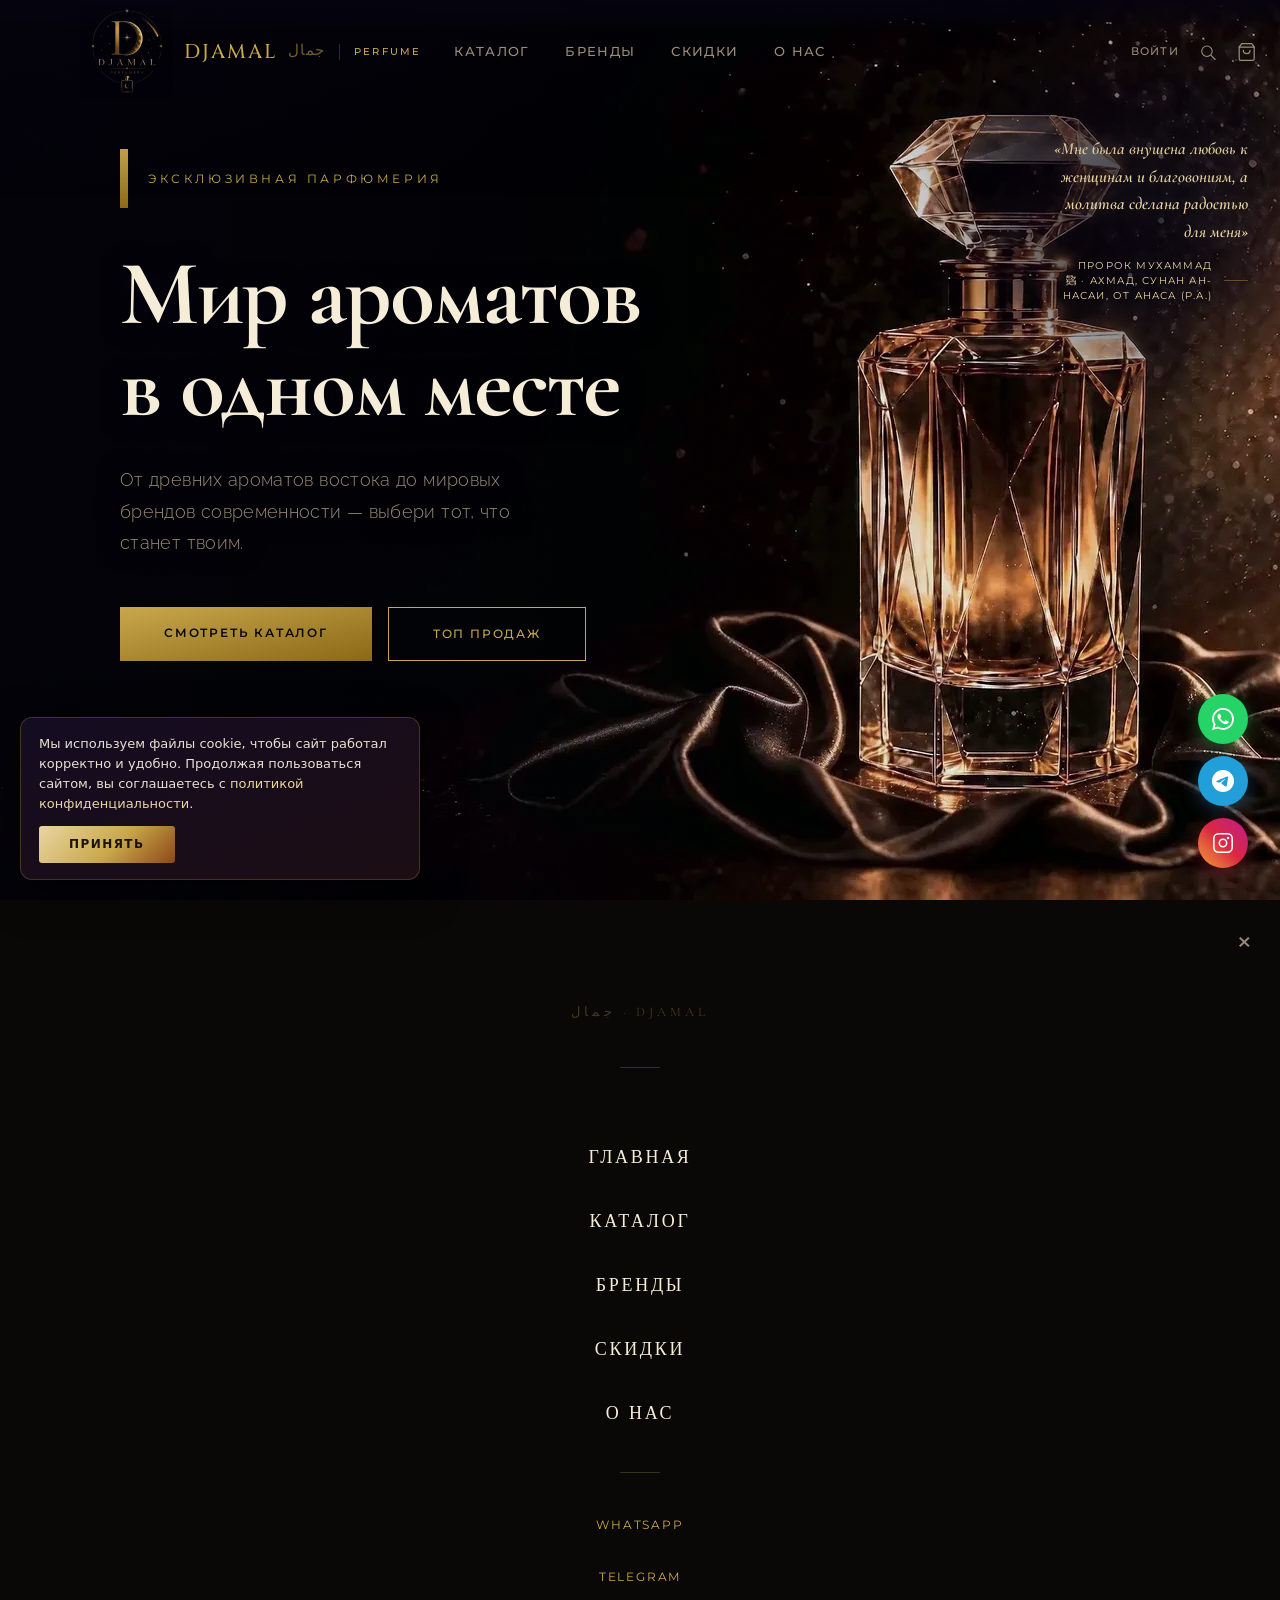
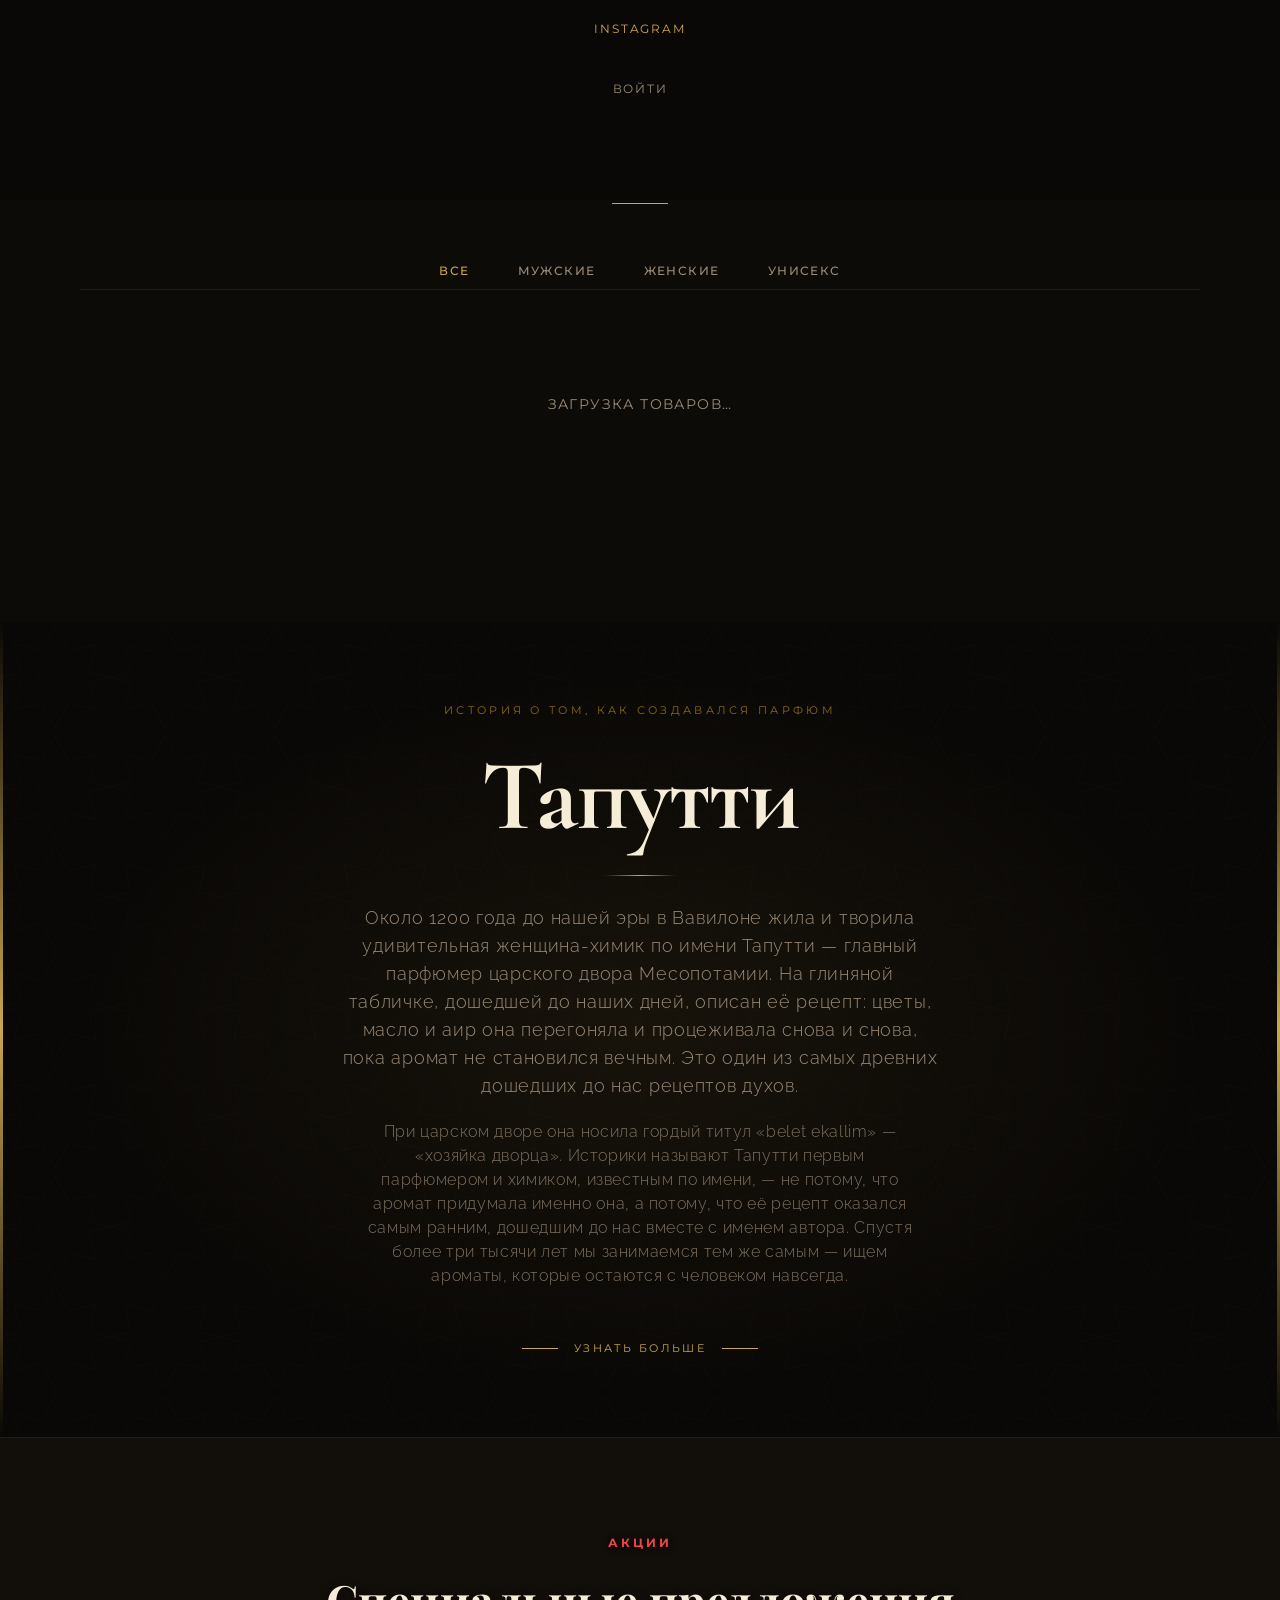
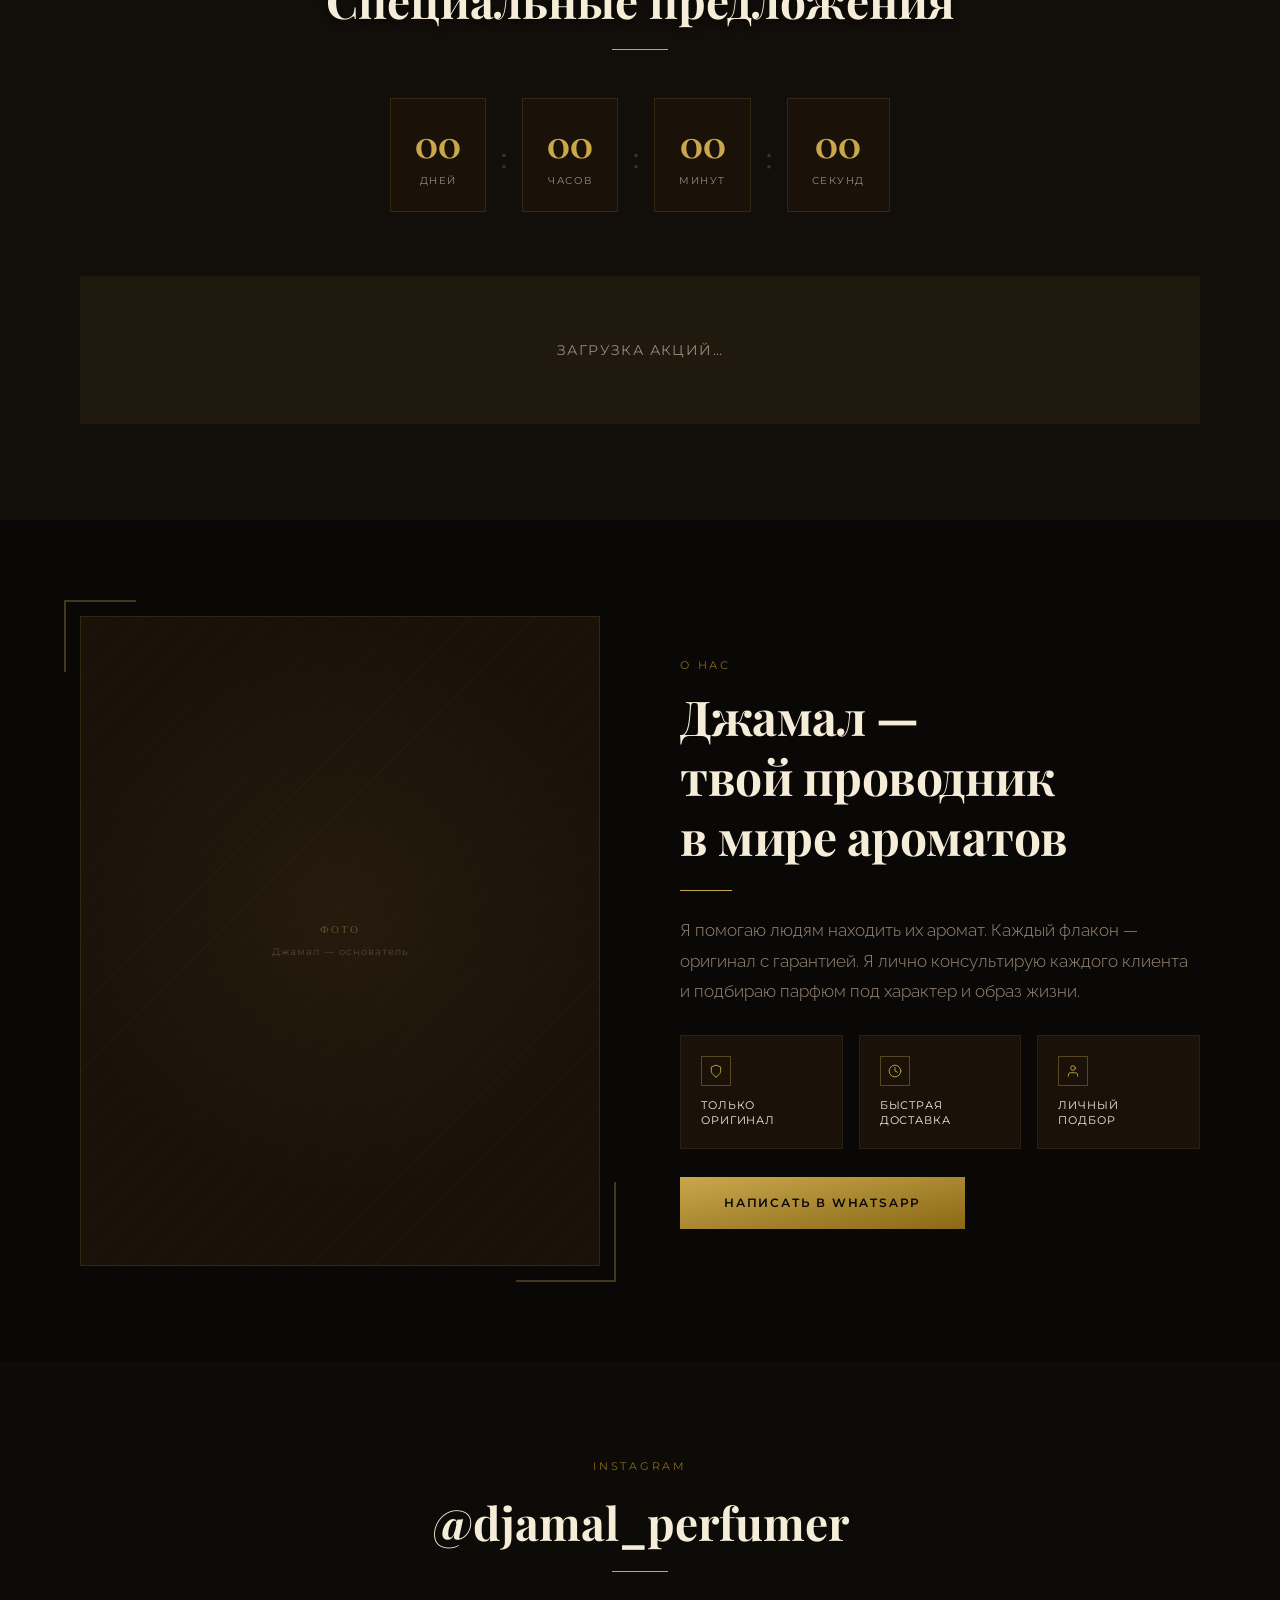
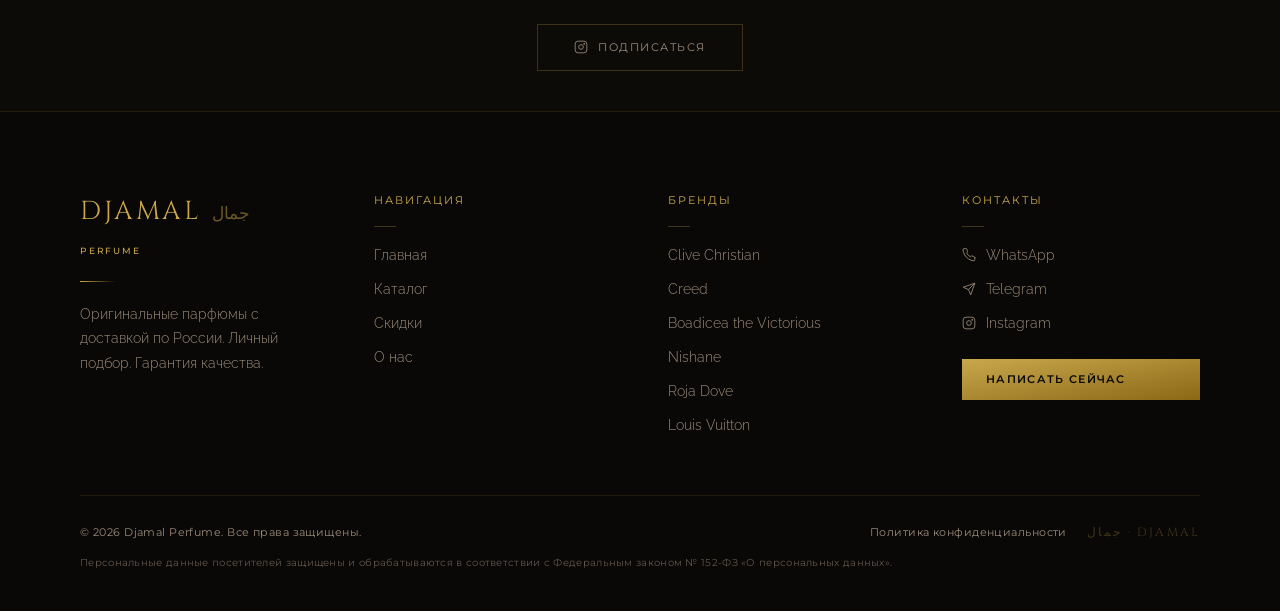
==== index.html @ 6c4456a5 "deploy: сборка из 4abe6a152dea6b79de3cbdd37a315711a091c6c1" ====
<!DOCTYPE html><html lang="ru" data-astro-cid-37fxchfa> <head><meta charset="utf-8"><meta name="viewport" content="width=device-width, initial-scale=1"><meta name="description" content="Оригинальные парфюмы мировых домов высокой парфюмерии. Личный подбор. Доставка по всей России."><title>Djamal Perfume — Оригинальная парфюмерия высокой моды</title><link rel="icon" type="image/png" sizes="32x32" href="/favicon-32.png"><link rel="icon" href="/favicon.ico" sizes="any"><link rel="apple-touch-icon" href="/apple-touch-icon.png"><link rel="canonical" href="https://djamalperfumer.ru/"><meta property="og:title" content="Djamal Perfume — Оригинальная парфюмерия высокой моды"><meta property="og:description" content="Оригинальные парфюмы мировых домов высокой парфюмерии. Личный подбор. Доставка по всей России."><meta property="og:type" content="website"><meta property="og:url" content="https://djamalperfumer.ru/"><meta property="og:site_name" content="Djamal Perfumery"><meta property="og:locale" content="ru_RU"><meta property="og:image" content="https://djamalperfumer.ru/images/og-preview.jpg"><meta property="og:image:secure_url" content="https://djamalperfumer.ru/images/og-preview.jpg"><meta property="og:image:type" content="image/jpeg"><meta property="og:image:width" content="1200"><meta property="og:image:height" content="630"><meta property="og:image:alt" content="Djamal Perfumery"><meta name="twitter:card" content="summary_large_image"><meta name="twitter:title" content="Djamal Perfume — Оригинальная парфюмерия высокой моды"><meta name="twitter:description" content="Оригинальные парфюмы мировых домов высокой парфюмерии. Личный подбор. Доставка по всей России."><meta name="twitter:image" content="https://djamalperfumer.ru/images/og-preview.jpg"><link rel="preconnect" href="https://fonts.googleapis.com"><link rel="preconnect" href="https://fonts.gstatic.com" crossorigin><!-- Товары и фото приезжают из Supabase уже в браузере, и сервер стоит за
         границей: на мобильных операторах одно только рукопожатие с ним занимает
         сотни миллисекунд. Открываем соединение заранее, параллельно разбору
         страницы, — карточки появляются заметно раньше. --><link rel="preconnect" href="https://nsrgfjxbutuwuadgdhcf.supabase.co" crossorigin><link rel="dns-prefetch" href="https://nsrgfjxbutuwuadgdhcf.supabase.co"><link href="https://fonts.googleapis.com/css2?family=Cormorant+Garamond:ital,wght@0,400;0,600;0,700;1,400;1,600;1,700&family=Playfair+Display:wght@600;700&family=Raleway:wght@300;400;500&family=Montserrat:wght@400;500;600&family=Cinzel:wght@400;500&display=swap" rel="stylesheet"><link rel="stylesheet" href="/_astro/admin.D-BhVVmd.css">
<style>[data-astro-cid-bbe6dxrz][data-hero-ui]{transition:opacity 1.8s ease-out,transform 1.8s ease-out}.hero-cinema[data-astro-cid-bbe6dxrz] [data-astro-cid-bbe6dxrz][data-hero-ui]{opacity:0;transform:translateY(16px);pointer-events:none}#hero-scroll-hint[data-astro-cid-bbe6dxrz]{transition:opacity 1.2s ease-out}.hero-hint-arrow[data-astro-cid-bbe6dxrz]{animation:hint-drift 2.4s ease-in-out infinite}@keyframes hint-drift{0%,to{transform:translateY(0);opacity:.55}50%{transform:translateY(6px);opacity:1}}@media(prefers-reduced-motion:reduce){.hero-cinema[data-astro-cid-bbe6dxrz] [data-astro-cid-bbe6dxrz][data-hero-ui]{opacity:1;transform:none;pointer-events:auto}.hero-hint-arrow[data-astro-cid-bbe6dxrz]{animation:none}}#hero-intro[data-astro-cid-bbe6dxrz]{opacity:1;transition:opacity 3.2s ease-in-out}#hero-intro[data-astro-cid-bbe6dxrz].is-fading{opacity:0}@media(prefers-reduced-motion:reduce){#hero-intro[data-astro-cid-bbe6dxrz]{display:none}}@media(max-width:767px)and (max-height:700px){.hero-section[data-astro-cid-bbe6dxrz] h1[data-astro-cid-bbe6dxrz]{font-size:40px;margin-bottom:20px}.hero-section[data-astro-cid-bbe6dxrz] [data-astro-cid-bbe6dxrz][data-hero-ui]>div[data-astro-cid-bbe6dxrz]:first-child{margin-bottom:20px}.hero-section[data-astro-cid-bbe6dxrz] p[data-astro-cid-bbe6dxrz]{font-size:15px;line-height:1.6;margin-bottom:24px}.hero-section[data-astro-cid-bbe6dxrz] [data-astro-cid-bbe6dxrz][data-hero-ui].md\:hidden p[data-astro-cid-bbe6dxrz]{font-size:13px;margin-bottom:0}.hero-section[data-astro-cid-bbe6dxrz] [data-astro-cid-bbe6dxrz][data-hero-ui].md\:hidden{margin-bottom:18px}}.hero-intro-grain[data-astro-cid-bbe6dxrz]{background-image:url("data:image/svg+xml,%3Csvg xmlns='http://www.w3.org/2000/svg' width='200' height='200'%3E%3Cfilter id='n'%3E%3CfeTurbulence type='fractalNoise' baseFrequency='0.62' numOctaves='4' stitchTiles='stitch'/%3E%3C/filter%3E%3Crect width='200' height='200' filter='url(%23n)' opacity='0.9'/%3E%3C/svg%3E");background-repeat:repeat;opacity:.2;mix-blend-mode:soft-light}.star-twinkle[data-astro-cid-bbe6dxrz]{animation:star-twinkle ease-in-out infinite backwards;will-change:opacity}@keyframes star-twinkle{0%{opacity:var(--op-min)}18%{opacity:var(--op-min)}50%{opacity:var(--op-max)}82%{opacity:var(--op-max)}to{opacity:var(--op-min)}}@media(prefers-reduced-motion:reduce){.star-twinkle[data-astro-cid-bbe6dxrz]{animation:none}}.comet[data-astro-cid-bbe6dxrz]{width:3px;height:3px;border-radius:50%;background:#fef8e6;box-shadow:0 0 6px 2px #fef8e6,0 0 14px 4px #f8eabec7;opacity:0;animation:cometFly 10s ease-in 1.5s infinite}.comet[data-astro-cid-bbe6dxrz]:before{content:"";position:absolute;top:50%;right:0;width:170px;height:1.5px;transform:translateY(-50%);background:linear-gradient(to left,rgba(248,237,204,.85),transparent);border-radius:2px}@keyframes cometFly{0%{transform:translate(0) rotate(135deg);opacity:0}2%{opacity:1}20%{transform:translate(-270px,270px) rotate(135deg);opacity:0}to{transform:translate(-270px,270px) rotate(135deg);opacity:0}}
</style></head> <body data-astro-cid-37fxchfa>  <nav id="navbar" class="fixed top-0 left-0 right-0 z-100 flex items-center justify-between h-[104px] px-4 md:px-20 transition-[background,border-color,backdrop-filter] duration-400 bg-deep-oud/0 border-b border-royal-gold/0"> <a href="/" class="flex items-center gap-2.5 no-underline"> <img src="/images/djamal-logo.webp" alt="Djamal Perfumery" class="h-[62px] min-[360px]:h-[76px] md:h-[94px] w-auto object-contain shrink-0"> <span class="font-decorative text-xl font-medium text-royal-gold tracking-[0.1em]">DJAMAL</span> <span class="hidden min-[360px]:inline font-decorative text-[15px] text-royal-gold/55 tracking-[0.05em]">جمال</span> <span class="hidden md:inline-block w-px h-4 bg-royal-gold/25 mx-1"></span> <span class="hidden md:inline font-label text-[10px] font-medium tracking-[0.22em] text-royal-gold uppercase">Perfume</span> </a> <div class="hidden md:flex gap-9 items-center absolute left-1/2 top-1/2 -translate-x-1/2 -translate-y-1/2"> <a href="#catalog" class="font-label text-[13px] font-medium tracking-[0.1em] text-muted-dust no-underline uppercase transition-colors hover:text-royal-gold">Каталог</a> <a href="#brands" class="font-label text-[13px] font-medium tracking-[0.1em] text-muted-dust no-underline uppercase transition-colors hover:text-royal-gold">Бренды</a> <a href="#sale" class="font-label text-[13px] font-medium tracking-[0.1em] text-muted-dust no-underline uppercase transition-colors hover:text-royal-gold">Скидки</a> <a href="#about" class="font-label text-[13px] font-medium tracking-[0.1em] text-muted-dust no-underline uppercase transition-colors hover:text-royal-gold">О нас</a> </div> <div class="flex items-center gap-4 sm:gap-5 md:gap-5 md:translate-x-[1.5cm]"> <!-- Вход в кабинет владельца. rel="nofollow" — чтобы поисковик не ходил по ссылке
         и /admin не попадал в выдачу (сама страница закрыта мета-тегом noindex). --> <a href="/admin" rel="nofollow" class="inline font-label text-[9px] md:text-[11px] font-medium tracking-[0.1em] text-muted-dust no-underline uppercase transition-colors hover:text-royal-gold">Войти</a> <button id="searchButton" aria-label="Поиск" class="bg-transparent border-none cursor-pointer text-muted-dust flex items-center p-2 -m-2 transition-colors hover:text-royal-gold"> <svg width="18" height="18" viewBox="0 0 24 24" fill="none" stroke="currentColor" stroke-width="1.5" stroke-linecap="round"><circle cx="11" cy="11" r="7"></circle><line x1="16.5" y1="16.5" x2="22" y2="22"></line></svg> </button> <button id="cartButton" aria-label="Корзина" class="bg-transparent border-none cursor-pointer text-muted-dust flex items-center relative p-2 -m-2 transition-colors hover:text-royal-gold"> <svg width="20" height="20" viewBox="0 0 24 24" fill="none" stroke="currentColor" stroke-width="1.5" stroke-linecap="round"><path d="M6 2L3 6v14a2 2 0 0 0 2 2h14a2 2 0 0 0 2-2V6l-3-4z"></path><line x1="3" y1="6" x2="21" y2="6"></line><path d="M16 10a4 4 0 0 1-8 0"></path></svg> <span id="cartBadge" class="hidden absolute -top-[7px] -right-[7px] bg-royal-gold text-deep-oud w-[17px] h-[17px] rounded-full font-label text-[9px] font-semibold items-center justify-center">0</span> </button> <button id="mobileMenuButton" aria-label="Меню" class="md:hidden bg-transparent border-none cursor-pointer text-muted-dust p-2 -m-2 transition-colors hover:text-royal-gold"> <svg width="22" height="22" viewBox="0 0 24 24" fill="none" stroke="currentColor" stroke-width="1.5" stroke-linecap="round"><line x1="3" y1="6" x2="21" y2="6"></line><line x1="3" y1="12" x2="21" y2="12"></line><line x1="3" y1="18" x2="21" y2="18"></line></svg> </button> </div> </nav> <div class="fixed bottom-8 right-8 z-50 flex flex-col gap-3"> <a href="https://wa.me/79688606006" target="_blank" rel="noopener" title="WhatsApp" class="w-[50px] h-[50px] bg-[#25D366] rounded-full flex items-center justify-center no-underline shadow-[0_4px_18px_rgba(37,211,102,0.35)] transition-transform hover:scale-110"> <svg width="22" height="22" viewBox="0 0 24 24" fill="white" xmlns="http://www.w3.org/2000/svg"><path d="M17.472 14.382c-.297-.149-1.758-.867-2.03-.967-.273-.099-.471-.148-.67.15-.197.297-.767.966-.94 1.164-.173.199-.347.223-.644.075-.297-.15-1.255-.463-2.39-1.475-.883-.788-1.48-1.761-1.653-2.059-.173-.297-.018-.458.13-.606.134-.133.298-.347.446-.52.149-.174.198-.298.298-.497.099-.198.05-.371-.025-.52-.075-.149-.669-1.612-.916-2.207-.242-.579-.487-.5-.669-.51-.173-.008-.371-.01-.57-.01-.198 0-.52.074-.792.372-.272.297-1.04 1.016-1.04 2.479 0 1.462 1.065 2.875 1.213 3.074.149.198 2.096 3.2 5.077 4.487.709.306 1.262.489 1.694.625.712.227 1.36.195 1.871.118.571-.085 1.758-.719 2.006-1.413.248-.694.248-1.289.173-1.413-.074-.124-.272-.198-.57-.347m-5.421 7.403h-.004a9.87 9.87 0 0 1-5.031-1.378l-.361-.214-3.741.982.998-3.648-.235-.374a9.86 9.86 0 0 1-1.51-5.26c.001-5.45 4.436-9.884 9.888-9.884 2.64 0 5.122 1.03 6.988 2.898a9.825 9.825 0 0 1 2.893 6.994c-.003 5.45-4.437 9.884-9.885 9.884m8.413-18.297A11.815 11.815 0 0 0 12.05 0C5.495 0 .16 5.335.157 11.892c0 2.096.547 4.142 1.588 5.945L.057 24l6.305-1.654a11.882 11.882 0 0 0 5.683 1.448h.005c6.554 0 11.89-5.335 11.893-11.893a11.821 11.821 0 0 0-3.48-8.413Z"></path></svg> </a> <a href="https://t.me/+79688606006" target="_blank" rel="noopener" title="Telegram" class="w-[50px] h-[50px] bg-[#229ED9] rounded-full flex items-center justify-center no-underline shadow-[0_4px_18px_rgba(34,158,217,0.35)] transition-transform hover:scale-110"> <svg width="22" height="22" viewBox="0 0 24 24" fill="white" xmlns="http://www.w3.org/2000/svg"><path d="M11.944 0A12 12 0 0 0 0 12a12 12 0 0 0 12 12 12 12 0 0 0 12-12A12 12 0 0 0 12 0a12 12 0 0 0-.056 0zm4.962 7.224c.1-.002.321.023.465.14a.506.506 0 0 1 .171.325c.016.093.036.306.02.472-.18 1.898-.962 6.502-1.36 8.627-.168.9-.499 1.201-.82 1.23-.696.065-1.225-.46-1.9-.902-1.056-.693-1.653-1.124-2.678-1.8-1.185-.78-.417-1.21.258-1.91.177-.184 3.247-2.977 3.307-3.23.007-.032.014-.15-.056-.212s-.174-.041-.249-.024c-.106.024-1.793 1.14-5.061 3.345-.48.33-.913.49-1.302.48-.428-.008-1.252-.241-1.865-.44-.752-.245-1.349-.374-1.297-.789.027-.216.325-.437.893-.663 3.498-1.524 5.83-2.529 6.998-3.014 3.332-1.386 4.025-1.627 4.476-1.635z"></path></svg> </a> <a href="https://instagram.com/djamal_perfumer" target="_blank" rel="noopener" title="Instagram" class="w-[50px] h-[50px] rounded-full flex items-center justify-center no-underline shadow-[0_4px_18px_rgba(220,39,67,0.35)] transition-transform hover:scale-110" style="background:linear-gradient(45deg,#f09433,#e6683c,#dc2743,#cc2366,#bc1888)"> <svg width="22" height="22" viewBox="0 0 24 24" fill="none" stroke="white" stroke-width="1.7" xmlns="http://www.w3.org/2000/svg"><rect x="2" y="2" width="20" height="20" rx="5"></rect><circle cx="12" cy="12" r="4"></circle><circle cx="17.5" cy="6.5" r="1.4" fill="white" stroke="none"></circle></svg> </a> </div> <div id="mobileMenu" class="fixed inset-0 bg-deep-oud z-150 flex flex-col items-center justify-center gap-9 translate-y-full transition-transform duration-400"> <button id="mobileMenuClose" aria-label="Закрыть меню" class="absolute top-6 right-7 bg-transparent border-none text-muted-dust text-[32px] cursor-pointer leading-none transition-colors hover:text-royal-gold">
&times;
</button> <div class="font-display text-[13px] tracking-[0.3em] text-royal-gold/30 uppercase mb-2">جمال · DJAMAL</div> <div class="w-10 h-px bg-royal-gold/25 mb-10"></div> <a href="#" class="font-decorative text-lg tracking-[0.15em] text-ivory-cream no-underline uppercase transition-colors hover:text-royal-gold">Главная</a> <a href="#catalog" class="font-decorative text-lg tracking-[0.15em] text-ivory-cream no-underline uppercase transition-colors hover:text-royal-gold">Каталог</a> <a href="#brands" class="font-decorative text-lg tracking-[0.15em] text-ivory-cream no-underline uppercase transition-colors hover:text-royal-gold">Бренды</a> <a href="#sale" class="font-decorative text-lg tracking-[0.15em] text-ivory-cream no-underline uppercase transition-colors hover:text-royal-gold">Скидки</a> <a href="#about" class="font-decorative text-lg tracking-[0.15em] text-ivory-cream no-underline uppercase transition-colors hover:text-royal-gold">О нас</a> <div class="w-10 h-px bg-royal-gold/25 mt-2"></div> <a href="https://wa.me/79688606006" class="font-label text-xs tracking-[0.15em] text-royal-gold no-underline uppercase mt-2">WhatsApp</a> <a href="https://t.me/+79688606006" target="_blank" rel="noopener" class="font-label text-xs tracking-[0.15em] text-royal-gold no-underline uppercase">Telegram</a> <a href="https://instagram.com/djamal_perfumer" target="_blank" rel="noopener" class="font-label text-xs tracking-[0.15em] text-royal-gold no-underline uppercase">Instagram</a> <!-- Вход в кабинет владельца — см. комментарий в Navbar.astro --> <a href="/admin" rel="nofollow" class="font-label text-xs tracking-[0.15em] text-muted-dust no-underline uppercase mt-2">Войти</a> </div> <div id="overlay" class="fixed inset-0 bg-deep-oud/78 z-99 opacity-0 pointer-events-none transition-opacity duration-300"></div> <div id="cartDrawer" class="fixed top-0 right-0 bottom-0 w-full sm:w-[400px] bg-dark-mahogany border-l border-royal-gold/18 z-200 flex flex-col translate-x-full transition-transform duration-400"> <div class="flex items-center justify-between px-8 py-7 border-b border-royal-gold/15 shrink-0"> <span class="font-heading text-xl font-bold text-ivory-cream tracking-[-0.01em]">Корзина</span> <button id="cartClose" aria-label="Закрыть корзину" class="bg-transparent border-none cursor-pointer text-muted-dust text-[28px] leading-none px-1 transition-colors hover:text-royal-gold">
&times;
</button> </div> <div id="cartEmptyState" class="flex-1 flex flex-col items-center justify-center px-8 py-16 gap-4"> <div class="font-display text-[56px] text-royal-gold/18 leading-none">◈</div> <p class="font-body font-light text-base text-muted-dust">Корзина пуста</p> <p class="font-label text-[11px] tracking-[0.12em] text-amber-smoke uppercase">Выберите аромат</p> </div> <div id="cartItemsList" class="flex-1 overflow-y-auto hidden"></div> <div id="cartFooter" class="px-8 py-7 border-t border-royal-gold/15 shrink-0 hidden max-h-[60vh] overflow-y-auto"> <div class="mb-5 pb-5 border-b border-royal-gold/10"> <h4 class="font-label text-[11px] tracking-[0.18em] text-royal-gold uppercase flex items-center gap-2 mb-3">
Доставка <span class="text-sm">🚚</span> </h4> <div class="flex flex-col gap-1.5 font-body font-light text-xs text-muted-dust leading-relaxed"> <p>
Оформление заказа <span class="text-ivory-cream">до 13:00</span> —
          отправка в тот же день
</p> <p><span class="text-ivory-cream">После 13:00</span> — доставка переносится на следующий день</p> <p class="mt-1"><span class="mr-1">📍</span>Все отправки осуществляются из Москвы</p> <p><span class="mr-1">📅</span>И только в будние дни</p> <p class="mt-1">Доступные способы доставки:</p> <p>— <span class="text-ivory-cream">курьером</span> по Москве</p> <p>— <span class="text-ivory-cream">СДЭК</span> по Москве и регионам</p> <p class="mt-1"><span class="mr-1">📦</span>Оплата доставки производится отдельно при получении заказа</p> </div> </div> <div class="flex justify-between items-baseline mb-5"> <span class="font-label text-[11px] tracking-[0.12em] text-muted-dust uppercase">Итого</span> <span id="cartTotal" class="font-label text-[22px] font-bold text-royal-gold">0 ₽</span> </div> <button id="checkoutButton" class="w-full bg-gradient-to-br from-royal-gold to-amber-smoke text-deep-oud border-none py-4 cursor-pointer font-label font-semibold text-xs tracking-[0.15em] uppercase transition-opacity hover:opacity-83">
Оформить заказ
</button> <p class="mt-3 text-center font-body text-[10.5px] leading-snug text-muted-dust/70">
Оформляя заказ, вы соглашаетесь с
<a href="/privacy" class="text-royal-gold/80 no-underline hover:text-royal-gold">политикой обработки персональных данных</a>.
</p> </div> </div> <template id="cartLineTemplate"> <div class="flex gap-4 px-8 py-5 border-b border-royal-gold/7" data-cart-line> <div class="w-[60px] h-[76px] bg-warm-obsidian shrink-0 border border-royal-gold/12 flex items-center justify-center"> <span class="font-decorative text-[7px] tracking-[0.15em] text-royal-gold/50 uppercase">Flask</span> </div> <div class="flex-1 min-w-0"> <div class="font-label text-[10px] tracking-[0.12em] uppercase text-amber-smoke mb-1" data-field="brand"></div> <div class="font-heading text-[15px] text-ivory-cream mb-1 whitespace-nowrap overflow-hidden text-ellipsis" data-field="name"></div> <div class="flex items-center gap-2 mb-2.5"> <button class="font-label text-sm text-muted-dust bg-transparent border border-royal-gold/25 w-9 h-9 cursor-pointer transition-colors hover:border-royal-gold hover:text-royal-gold" data-action="dec">−</button> <span class="font-label text-xs text-ivory-cream w-5 text-center" data-field="qty"></span> <button class="font-label text-sm text-muted-dust bg-transparent border border-royal-gold/25 w-9 h-9 cursor-pointer transition-colors hover:border-royal-gold hover:text-royal-gold" data-action="inc">+</button> <button class="ml-2 px-2 py-2.5 -my-1 font-label text-[10px] tracking-[0.08em] uppercase text-muted-dust bg-transparent border-none cursor-pointer underline-offset-2 hover:text-crimson-veil" data-action="remove">Удалить</button> </div> <div class="font-label text-[17px] font-bold text-royal-gold" data-field="lineTotal"></div> </div> </div> </template> <div id="imageLightbox" class="fixed inset-0 z-300 flex items-center justify-center p-6 opacity-0 pointer-events-none transition-opacity duration-300"> <button id="imageLightboxClose" aria-label="Закрыть" class="absolute top-6 right-6 bg-transparent border-none cursor-pointer text-ivory-cream text-[36px] leading-none px-2 transition-colors hover:text-royal-gold">
&times;
</button> <img id="imageLightboxImg" src="" alt="" class="max-w-full max-h-full object-contain border border-royal-gold/20"> </div> <div id="searchOverlay" class="fixed inset-0 z-200 bg-deep-oud/92 opacity-0 pointer-events-none transition-opacity duration-300 flex flex-col items-center px-6 pt-24 md:pt-32"> <button id="searchClose" aria-label="Закрыть поиск" class="absolute top-6 right-6 bg-transparent border-none cursor-pointer text-muted-dust text-[32px] leading-none px-2 transition-colors hover:text-royal-gold">
&times;
</button> <div class="w-full max-w-[640px]"> <div class="flex items-center gap-3 border-b-2 border-royal-gold/40 pb-3"> <svg width="20" height="20" viewBox="0 0 24 24" fill="none" stroke="currentColor" stroke-width="1.5" stroke-linecap="round" class="text-royal-gold shrink-0"><circle cx="11" cy="11" r="7"></circle><line x1="16.5" y1="16.5" x2="22" y2="22"></line></svg> <input id="searchInput" type="text" placeholder="Бренд или название аромата…" autocomplete="off" class="flex-1 bg-transparent border-none outline-none text-ivory-cream font-body text-lg placeholder:text-muted-dust"> </div> <div id="searchResults" class="mt-6 flex flex-col gap-2 max-h-[60vh] overflow-y-auto"> <p id="searchHint" class="text-muted-dust font-label text-sm uppercase tracking-[0.08em] text-center py-8">
Начните вводить название аромата или бренда
</p> </div> </div> </div> <div id="productDetailOverlay" class="fixed inset-0 z-260 bg-deep-oud/92 opacity-0 pointer-events-none transition-opacity duration-300 flex items-center justify-center p-4 overflow-y-auto"> <div class="bg-dark-mahogany border border-royal-gold/20 w-full max-w-[620px] my-8 relative"> <button id="productDetailClose" aria-label="Закрыть" class="absolute top-3 right-3 z-10 bg-warm-obsidian/70 border-none cursor-pointer text-ivory-cream text-[28px] leading-none w-9 h-9 flex items-center justify-center transition-colors hover:text-royal-gold">
&times;
</button> <div id="productDetailMedia" class="h-[260px] md:h-[320px] bg-warm-obsidian overflow-hidden flex items-center justify-center"></div> <div class="p-6 md:p-8 flex flex-col gap-3"> <div id="productDetailBrand" class="font-label text-[11px] tracking-[0.12em] text-amber-smoke uppercase"></div> <h3 id="productDetailName" class="font-heading text-2xl font-semibold text-ivory-cream leading-tight"></h3> <p id="productDetailDescription" class="font-body font-light text-sm text-muted-dust leading-relaxed"></p> <div id="productDetailVolumes" class="hidden flex-wrap gap-2"></div> <div id="productDetailMeta" class="font-label text-xs text-muted-dust tracking-[0.04em]"></div> <div id="productDetailNotes" class="flex flex-col gap-2 mt-1 border-t border-royal-gold/10 pt-4"></div> <div class="flex items-center justify-between gap-4 mt-3"> <div class="flex items-baseline gap-2.5"> <span id="productDetailPrice" class="font-label text-2xl font-bold text-royal-gold"></span> <span id="productDetailOriginalPrice" class="hidden font-label text-base text-muted-dust line-through"></span> <button id="productDetailCurrencyToggle" type="button" class="hidden font-label text-[10px] text-muted-dust border border-royal-gold/25 w-5 h-5 inline-flex items-center justify-center shrink-0 transition-colors hover:border-royal-gold hover:text-royal-gold">
$
</button> </div> <button id="productDetailAddBtn" class="add-to-cart-btn bg-royal-gold text-deep-oud font-label text-xs tracking-[0.14em] uppercase px-6 py-3 transition-colors hover:bg-pale-gold disabled:opacity-40 disabled:cursor-not-allowed">
В корзину
</button> </div> </div> </div> </div> <main> <section class="hero-section relative h-screen min-h-[680px] flex items-start md:items-center pt-[104px] md:pt-0 pb-[90px] px-6 md:px-[120px] overflow-hidden" data-astro-cid-bbe6dxrz> <!-- Постоянный фон Hero: финальный кадр с флаконом. Ролик склеен в кольцо —
       его конец перетекает в начало наложением, поэтому момент повтора не
       читается: раньше на стыке был заметный рывок (втрое больше обычной
       разницы кадров), он выглядел как заминка в анимации золотой пыли.
       Лежит под содержимым и играет всё время, пока посетитель на первом экране. --> <div id="hero-loop" class="absolute inset-0 z-0 pointer-events-none" aria-hidden="true" data-astro-cid-bbe6dxrz> <!-- object-position по центру: кадр снят так, что флакон стоит правее
         середины, а левая часть намеренно пустая и тёмная — там лежит
         заголовок. Когда экран уже кадра, обрезка идёт с обеих сторон
         поровну и флакон остаётся в поле зрения. --> <!-- autoplay намеренно НЕТ: фон заводит скрипт в момент, когда интро
         начинает растворяться. Пока интро закрывает экран, декодировать под
         ним второй ролик незачем — это только грузит процессор и даёт рывки.
         Если скрипт почему-то не отработал, остаётся постер, а это первый
         кадр того же ролика, то есть экран всё равно выглядит правильно. --> <!-- src и poster ставит скрипт: на узком экране берётся вертикальная
         версия ролика (см. hero-loop-mobile.mp4). Через <source media> это
         сделать нельзя — Chrome такой отбор внутри <video> игнорирует. --> <video id="hero-loop-video" class="absolute inset-0 w-full h-full object-cover object-center" data-src-wide="/hero-loop.mp4" data-src-narrow="/hero-loop-mobile.mp4" data-poster-wide="/hero-poster.webp" data-poster-narrow="/hero-poster-mobile.webp" muted loop playsinline preload="none" data-astro-cid-bbe6dxrz></video> <div class="hero-intro-grain absolute inset-0" data-astro-cid-bbe6dxrz></div> </div> <!-- Кино-интро «Внутри аромата» (46 сек, один раз). Камера входит внутрь
       флакона через центр стекла, плывёт сквозь янтарный мир с составляющими
       аромата, выходит наружу, и чёрный шёлк накрывает флакон и сползает.
       ГЛАВНОЕ: последний кадр фильма и первый кадр фона — одна и та же
       картинка, поэтому переход не виден. Меняешь один ролик — пересобирай
       второй, иначе появится скачок.
       autoplay НЕТ: скрипт стартует ролик сам, когда наберётся буфер. Файл
       весит 14 МБ, и запуск на пустом буфере дал бы рывки на первых секундах.
       Любой сбой (нет файла, автозапуск запрещён) просто снимает интро, и
       посетитель сразу видит фон и текст. --> <div id="hero-intro" class="absolute inset-0 z-50 pointer-events-none" aria-hidden="true" data-astro-cid-bbe6dxrz> <video id="hero-intro-video" class="absolute inset-0 w-full h-full object-cover object-center" data-src-wide="/hero-intro.mp4" data-src-narrow="/hero-intro-mobile.mp4" muted playsinline preload="auto" data-astro-cid-bbe6dxrz></video> <!-- Зерно — та же плёночная крупа, что лежит на фоне, чтобы оба ролика
         читались как один материал. --> <div class="hero-intro-grain absolute inset-0" data-astro-cid-bbe6dxrz></div> </div> <!-- ⚠️ Затемнение под шапку сайта. ПОСТОЯННОЕ, живёт поверх фильма (z-55,
       фильм z-50, сама шапка z-100) — в отличие от теней под заголовком, оно
       НЕ появляется вместе с текстом, потому что меню видно с первой секунды.
       Зачем: в середине фильма кадр золотой, и яркость верхней полосы доходит
       до 143 из 255 (в тёмных местах всего 18-26). Без затемнения «Каталог»,
       «Бренды» и логотип там просто тонут — проверено на живой странице.
       Высота подобрана под шапку: она 104px, поэтому плотная часть закрывает
       верхние 11% экрана и сходит на нет к 20%. --> <div class="absolute inset-x-0 top-0 h-[22%] z-[55] pointer-events-none" aria-hidden="true" style="background:linear-gradient(to bottom,rgba(6,4,18,0.78) 0%,rgba(6,4,18,0.68) 6%,rgba(6,4,18,0.42) 11%,rgba(6,4,18,0.16) 15%,transparent 100%)" data-astro-cid-bbe6dxrz></div> <!-- Атмосферный звук. Браузеры запрещают включать звук самим, без желания
       посетителя — поэтому дорожка стартует тихо, а кнопка даёт включить её
       по клику. Если файла нет или он не загрузился, кнопка скрывается и
       никак не мешает. Выбор запоминается на следующий заход. --> <!-- preload="none": дорожки пока нет вовсе, и даже когда появится, качать её
       наперегонки с интро незачем — звук включается только по клику. --> <audio id="hero-audio" src="/hero-ambient.mp3" loop preload="none" muted data-astro-cid-bbe6dxrz></audio> <button id="hero-sound" type="button" class="hidden absolute z-50 bottom-8 right-8 md:bottom-10 md:right-10 w-11 h-11 items-center justify-center rounded-full border border-royal-gold/45 bg-deep-oud/45 text-royal-gold backdrop-blur-sm transition-all hover:bg-royal-gold/15 hover:border-royal-gold/80" aria-label="Включить звук" aria-pressed="false" data-astro-cid-bbe6dxrz> <svg viewBox="0 0 24 24" fill="none" stroke="currentColor" stroke-width="1.7" stroke-linecap="round" stroke-linejoin="round" class="w-5 h-5" data-astro-cid-bbe6dxrz> <path d="M11 5 6 9H3v6h3l5 4V5z" data-astro-cid-bbe6dxrz></path> <path data-sound-off d="M17.5 8.5 22 13m0-4.5L17.5 13" data-astro-cid-bbe6dxrz></path> <path data-sound-on class="hidden" d="M16.5 8.5a5 5 0 0 1 0 7M19 6a8.5 8.5 0 0 1 0 12" data-astro-cid-bbe6dxrz></path> </svg> </button> <!-- Нарисованное небо (градиент заката, живые точки-звёзды, комета, луна,
       дюны, узор и свечение горизонта) убрано: фоном теперь работает ролик,
       у него своё небо и свой закат. Всё это лежит в истории git — если
       понадобится вернуть, поднимается одним откатом. --> <!-- Hadith — desktop only here, level with the moon, just to its left.
       On mobile it's positioned separately beside the heading instead, so
       it never overlaps the header or the heading text. -->  <div data-hero-ui class="hidden md:block absolute z-1 left-[81%] right-[2.5%] top-[15%] text-right" data-astro-cid-bbe6dxrz> <p class="relative font-display italic font-semibold text-[15px] xl:text-[17px] 2xl:text-lg text-pale-gold leading-relaxed" style="text-wrap:pretty;filter:drop-shadow(0 0 10px rgba(232,213,163,0.3))" data-vapor data-delay="1.3" data-astro-cid-bbe6dxrz>
«Мне была внушена любовь к женщинам и благовониям, а молитва сделана радостью для меня»
</p> <div class="flex items-center justify-end gap-3 mt-3" data-astro-cid-bbe6dxrz> <span class="relative font-label text-[10px] tracking-[0.12em] text-pale-gold uppercase" style="text-wrap:balance;filter:drop-shadow(0 1px 3px rgba(6,4,18,0.95)) drop-shadow(0 0 10px rgba(6,4,18,0.8))" data-vapor data-delay="2.3" data-astro-cid-bbe6dxrz>
Пророк Мухаммад ﷺ · Ахмад, Сунан ан-Насаи, от Анаса (р.а.)
</span> <span class="w-6 h-px bg-royal-gold/40 shrink-0" data-astro-cid-bbe6dxrz></span> </div> </div> <!-- Две тени, обе только под текст. Слева — полоса под колонку с заголовком.
       Справа сверху — мягкое пятно под хадис: крышка флакона в ролике яркая
       и золотая, и подпись «Пророк Мухаммад…» на ней пропадала. Пятно
       размытое и без границ, поэтому читается как тень в кадре, а не как
       подложка. Ниже и правее ничего не притеняем: флакон остаётся открытым. --> <div data-hero-ui class="hidden md:block absolute inset-0 z-0 pointer-events-none" style="background:radial-gradient(ellipse 23% 26% at 90% 23%,rgba(6,4,18,0.8) 0%,rgba(6,4,18,0.56) 42%,rgba(6,4,18,0.22) 70%,transparent 90%),linear-gradient(to right,rgba(6,4,18,0.5) 0%,rgba(6,4,18,0.32) 30%,rgba(6,4,18,0.1) 55%,transparent 75%)" data-astro-cid-bbe6dxrz></div> <!-- Затемнение для телефона — сверху вниз, а не слева направо: на узком
       экране текст лежит во всю ширину. Плотность распределена под новый
       формат ролика: сам кадр занимает середину экрана (сверху и снизу от
       него — размытое продолжение), поэтому притеняем в первую очередь
       середину, где картинка яркая, а края трогаем меньше — они и так тёмные. --> <div data-hero-ui class="md:hidden absolute inset-0 z-0 pointer-events-none" style="background:linear-gradient(to bottom,rgba(6,4,18,0.55) 0%,rgba(6,4,18,0.62) 28%,rgba(6,4,18,0.76) 42%,rgba(6,4,18,0.72) 58%,rgba(6,4,18,0.34) 74%,transparent 90%)" data-astro-cid-bbe6dxrz></div> <!-- Hero content --> <div data-hero-ui class="relative z-1 max-w-[740px]" data-astro-cid-bbe6dxrz> <div class="relative top-5 md:top-0 flex items-center gap-5 mb-10" data-astro-cid-bbe6dxrz> <div class="w-2 h-[59px] bg-gradient-to-b from-royal-gold to-amber-smoke shrink-0" data-astro-cid-bbe6dxrz></div> <span class="font-label text-[12px] tracking-[0.3em] text-royal-gold uppercase" data-astro-cid-bbe6dxrz>Эксклюзивная Парфюмерия</span> </div> <!-- Тень у самих букв вместо плотной вуали на фоне: так заголовок читается
         поверх светлых мест ролика, а фонарь в кадре остаётся видимым. --> <h1 data-hero-rotator class="font-display text-[56px] md:text-[92px] font-bold text-ivory-cream tracking-[-0.02em] leading-none mb-8" style="text-wrap:pretty;text-shadow:0 2px 24px rgba(6,4,18,0.85),0 1px 6px rgba(6,4,18,0.7)" data-astro-cid-bbe6dxrz> <span class="relative block" data-vapor data-delay="0.15" data-astro-cid-bbe6dxrz>Мир ароматов</span> <!-- Mobile keeps the tuned 3-line layout; desktop shows 2 lines (matches the rotator) --> <span class="relative block md:hidden" data-vapor data-delay="0.55" data-astro-cid-bbe6dxrz>в одном</span> <span class="relative block md:hidden" data-vapor data-delay="0.95" data-astro-cid-bbe6dxrz>месте</span> <span class="relative hidden md:block" data-vapor data-delay="0.55" data-astro-cid-bbe6dxrz>в одном месте</span> </h1>  <div data-hero-ui class="md:hidden mb-8 pl-1 border-l-2 border-royal-gold/30" data-astro-cid-bbe6dxrz> <p class="relative font-display italic font-semibold text-[15px] text-pale-gold leading-snug pl-3" style="text-wrap:pretty; filter:drop-shadow(0 0 10px rgba(232,213,163,0.3))" data-vapor data-delay="1.3" data-astro-cid-bbe6dxrz>
«Мне была внушена любовь к женщинам и благовониям, а молитва сделана радостью для меня»
</p> <span class="block pl-3 mt-1.5 font-label text-[8px] tracking-[0.1em] text-pale-gold/90 uppercase" style="filter:drop-shadow(0 1px 4px rgba(6,4,18,0.95))" data-astro-cid-bbe6dxrz>
Пророк Мухаммад ﷺ · Ахмад, Сунан ан-Насаи, от Анаса (р.а.)
</span> </div>  <p class="font-body font-normal md:font-light text-lg text-ivory-cream md:text-muted-dust tracking-[0.02em] leading-[1.75] mb-12 max-w-[460px]" style="text-wrap:pretty;text-shadow:0 2px 14px rgba(6,4,18,0.95),0 0 30px rgba(6,4,18,0.6)" data-astro-cid-bbe6dxrz>
От древних ароматов востока до мировых брендов современности — выбери тот, что станет твоим.
</p> <div class="flex gap-4 flex-wrap" data-astro-cid-bbe6dxrz> <a href="#catalog" class="inline-block bg-gradient-to-br from-royal-gold to-amber-smoke text-deep-oud px-11 py-[18px] no-underline font-label font-semibold text-xs tracking-[0.15em] uppercase transition-all hover:opacity-82 hover:scale-[1.015]" data-astro-cid-bbe6dxrz>
Смотреть каталог
</a> <a href="#catalog" class="inline-block bg-transparent border border-royal-gold text-royal-gold px-11 py-[18px] no-underline font-label font-medium text-xs tracking-[0.15em] uppercase transition-all hover:bg-royal-gold/8" data-astro-cid-bbe6dxrz>
Топ продаж
</a> </div> </div> <!-- Vertical brand inscription --> <div data-hero-ui class="hidden lg:block absolute right-[72px] top-1/2 -translate-y-1/2 opacity-12 pointer-events-none" style="writing-mode:vertical-rl;text-orientation:mixed" data-astro-cid-bbe6dxrz> <span class="font-decorative text-xs tracking-[0.3em] text-royal-gold uppercase" data-astro-cid-bbe6dxrz>Djamal · Perfume · جمال</span> </div> <!-- Подсказка «листайте вниз». Живёт только пока идёт кино: посетитель не
       заперт фильмом на 46 секунд, он может уйти в каталог в любой момент.
       Появляется на 5-й секунде, исчезает вместе с приходом текста. У неё
       своя мягкая тень, потому что низ кадра в середине фильма светлый. --> <div id="hero-scroll-hint" class="absolute z-40 left-1/2 -translate-x-1/2 bottom-9 flex flex-col items-center gap-2 opacity-0 pointer-events-none" data-astro-cid-bbe6dxrz> <span class="font-label text-[10px] tracking-[0.28em] text-ivory-cream/75 uppercase" style="text-shadow:0 1px 14px rgba(6,4,18,0.95),0 0 30px rgba(6,4,18,0.8)" data-astro-cid-bbe6dxrz>Листайте вниз</span> <span class="hero-hint-arrow block w-px h-7 bg-gradient-to-b from-royal-gold/70 to-transparent" data-astro-cid-bbe6dxrz></span> </div> </section>  <script type="module" src="/_astro/Hero.astro_astro_type_script_index_0_lang.CQH8l0Rr.js"></script> <section class="bg-warm-obsidian border-t border-b border-royal-gold/12"> <div class="max-w-[1280px] mx-auto px-6 md:px-20 grid grid-cols-2 md:grid-cols-4"> <div class="py-9 px-6 flex flex-col gap-1.5 md:border-r border-royal-gold/10"> <span class="font-display text-[38px] font-bold text-royal-gold tracking-[-0.01em] leading-none">Наши клиенты</span> <span class="font-label text-[11px] tracking-[0.1em] text-muted-dust uppercase">Возвращаются за повторной покупкой</span> </div><div class="py-9 px-6 flex flex-col gap-1.5 md:border-r border-royal-gold/10"> <span class="font-display text-[38px] font-bold text-royal-gold tracking-[-0.01em] leading-none">1–3 дня</span> <span class="font-label text-[11px] tracking-[0.1em] text-muted-dust uppercase">Доставка по России</span> </div><div class="py-9 px-6 flex flex-col gap-1.5 md:border-r border-royal-gold/10"> <span class="font-display text-[38px] font-bold text-royal-gold tracking-[-0.01em] leading-none">100%</span> <span class="font-label text-[11px] tracking-[0.1em] text-muted-dust uppercase">Только оригинал</span> </div><div class="py-9 px-6 flex flex-col gap-1.5"> <span class="font-display text-[38px] font-bold text-royal-gold tracking-[-0.01em] leading-none">24/7</span> <span class="font-label text-[11px] tracking-[0.1em] text-muted-dust uppercase">Консультация</span> </div> </div> </section> <section id="brands" class="relative overflow-hidden py-24 bg-deep-oud"> <!-- Soft golden glow for depth behind everything. --> <div class="pointer-events-none absolute inset-0" style="background: radial-gradient(58% 52% at 50% 60%, rgba(201,168,76,0.13) 0%, rgba(201,168,76,0.05) 38%, transparent 72%);"></div> <!-- Full-width botanical line-art across the whole section background:
       faint gold leaves and sprigs (a nod to perfume's natural notes). Pure
       inline SVG pattern (no WebGL, no flicker, no mobile cost), fading
       toward the edges so it reads as a premium backdrop, not flat wallpaper. --> <div class="pointer-events-none absolute inset-0 opacity-[0.14]" style="-webkit-mask-image: radial-gradient(74% 78% at 50% 50%, #000 0%, transparent 82%); mask-image: radial-gradient(74% 78% at 50% 50%, #000 0%, transparent 82%);"> <svg width="100%" height="100%" aria-hidden="true"> <defs> <pattern id="botanical" width="150" height="150" patternUnits="userSpaceOnUse"> <g fill="none" stroke="#c9a84c" stroke-width="1" stroke-linecap="round"> <!-- sprig with paired leaves --> <g transform="translate(28 30) rotate(18)"> <path d="M0 0 C -1 -16 1 -30 0 -44"></path> <path d="M0 -10 C -10 -14 -13 -22 -11 -30"></path> <path d="M0 -18 C 10 -22 13 -30 11 -38"></path> <path d="M0 -28 C -9 -31 -12 -38 -10 -45"></path> </g> <!-- single leaf --> <g transform="translate(108 52) rotate(-32)"> <path d="M0 0 C -6 -10 -6 -22 0 -32 C 6 -22 6 -10 0 0 Z"></path> <path d="M0 -3 L0 -28"></path> </g> <!-- leaf --> <g transform="translate(62 104) rotate(64)"> <path d="M0 0 C -5 -9 -5 -20 0 -28 C 5 -20 5 -9 0 0 Z"></path> <path d="M0 -2 L0 -25"></path> </g> <!-- small sprig --> <g transform="translate(124 116) rotate(-12)"> <path d="M0 0 C -1 -12 1 -22 0 -32"></path> <path d="M0 -8 C -8 -11 -10 -17 -9 -23"></path> <path d="M0 -16 C 8 -19 10 -25 9 -31"></path> </g> </g> </pattern> </defs> <rect width="100%" height="100%" fill="url(#botanical)"></rect> </svg> </div> <div class="relative z-10 max-w-[1280px] mx-auto px-6 md:px-20 mb-14"> <div class="flex flex-col items-center text-center gap-3.5"> <span class="font-label text-[11px] tracking-[0.25em] text-royal-gold uppercase">Наши Бренды</span> <h2 class="font-heading text-[32px] md:text-[46px] font-bold text-ivory-cream tracking-[-0.01em]">Дома высокой парфюмерии</h2> <div class="w-14 h-px bg-royal-gold"></div> </div> </div> <div class="relative z-10 max-w-[1280px] mx-auto px-6 md:px-20"> <div class="grid grid-cols-2 md:grid-cols-3 lg:grid-cols-6 gap-px bg-royal-gold/7"> <a href="#catalog" data-brand="Clive Christian" aria-label="Смотреть ароматы Clive Christian в каталоге" class="p-6 md:p-8 bg-dark-mahogany cursor-pointer transition-all flex flex-col gap-3 no-underline hover:bg-[#1E1509]"> <div class="w-7 h-px bg-royal-gold/50"></div> <span class="font-heading text-lg font-bold text-ivory-cream leading-tight">Clive Christian</span> <span class="font-label text-[9px] tracking-[0.1em] text-muted-dust uppercase leading-snug">London · Est. 1872</span> <div class="mt-auto flex items-center gap-1.5"> <span class="font-label text-[9px] tracking-[0.12em] text-royal-gold/55 uppercase">Смотреть</span> <span class="text-royal-gold/55 text-xs">→</span> </div> </a><a href="#catalog" data-brand="Creed" aria-label="Смотреть ароматы Creed в каталоге" class="p-6 md:p-8 bg-dark-mahogany cursor-pointer transition-all flex flex-col gap-3 no-underline hover:bg-[#1E1509]"> <div class="w-7 h-px bg-royal-gold/50"></div> <span class="font-heading text-lg font-bold text-ivory-cream leading-tight">Creed</span> <span class="font-label text-[9px] tracking-[0.1em] text-muted-dust uppercase leading-snug">London · Est. 1760</span> <div class="mt-auto flex items-center gap-1.5"> <span class="font-label text-[9px] tracking-[0.12em] text-royal-gold/55 uppercase">Смотреть</span> <span class="text-royal-gold/55 text-xs">→</span> </div> </a><a href="#catalog" data-brand="Boadicea the Victorious" aria-label="Смотреть ароматы Boadicea the Victorious в каталоге" class="p-6 md:p-8 bg-dark-mahogany cursor-pointer transition-all flex flex-col gap-3 no-underline hover:bg-[#1E1509]"> <div class="w-7 h-px bg-royal-gold/50"></div> <span class="font-heading text-lg font-bold text-ivory-cream leading-tight">Boadicea the Victorious</span> <span class="font-label text-[9px] tracking-[0.1em] text-muted-dust uppercase leading-snug">London · Est. 2006</span> <div class="mt-auto flex items-center gap-1.5"> <span class="font-label text-[9px] tracking-[0.12em] text-royal-gold/55 uppercase">Смотреть</span> <span class="text-royal-gold/55 text-xs">→</span> </div> </a><a href="#catalog" data-brand="Nishane" aria-label="Смотреть ароматы Nishane в каталоге" class="p-6 md:p-8 bg-dark-mahogany cursor-pointer transition-all flex flex-col gap-3 no-underline hover:bg-[#1E1509]"> <div class="w-7 h-px bg-royal-gold/50"></div> <span class="font-heading text-lg font-bold text-ivory-cream leading-tight">Nishane</span> <span class="font-label text-[9px] tracking-[0.1em] text-muted-dust uppercase leading-snug">Istanbul · Est. 2012</span> <div class="mt-auto flex items-center gap-1.5"> <span class="font-label text-[9px] tracking-[0.12em] text-royal-gold/55 uppercase">Смотреть</span> <span class="text-royal-gold/55 text-xs">→</span> </div> </a><a href="#catalog" data-brand="Roja Dove" aria-label="Смотреть ароматы Roja Dove в каталоге" class="p-6 md:p-8 bg-dark-mahogany cursor-pointer transition-all flex flex-col gap-3 no-underline hover:bg-[#1E1509]"> <div class="w-7 h-px bg-royal-gold/50"></div> <span class="font-heading text-lg font-bold text-ivory-cream leading-tight">Roja Dove</span> <span class="font-label text-[9px] tracking-[0.1em] text-muted-dust uppercase leading-snug">London · Est. 2004</span> <div class="mt-auto flex items-center gap-1.5"> <span class="font-label text-[9px] tracking-[0.12em] text-royal-gold/55 uppercase">Смотреть</span> <span class="text-royal-gold/55 text-xs">→</span> </div> </a><a href="#catalog" data-brand="Louis Vuitton" aria-label="Смотреть ароматы Louis Vuitton в каталоге" class="p-6 md:p-8 bg-dark-mahogany cursor-pointer transition-all flex flex-col gap-3 no-underline hover:bg-[#1E1509]"> <div class="w-7 h-px bg-royal-gold/50"></div> <span class="font-heading text-lg font-bold text-ivory-cream leading-tight">Louis Vuitton</span> <span class="font-label text-[9px] tracking-[0.1em] text-muted-dust uppercase leading-snug">Paris · Est. 1854</span> <div class="mt-auto flex items-center gap-1.5"> <span class="font-label text-[9px] tracking-[0.12em] text-royal-gold/55 uppercase">Смотреть</span> <span class="text-royal-gold/55 text-xs">→</span> </div> </a> </div> </div> </section> <section id="catalog" class="relative py-16 pb-24 bg-[#0D0B08]"> <!--
    Smoke background layer. It spans the full section, but the actual WebGL
    canvas inside is only one viewport tall and "sticky" — that keeps the
    drawing buffer well under the GPU max texture size (a tall catalog would
    otherwise clip the canvas, leaving the lower products with no smoke) and
    makes the effect follow the scroll across the whole catalog.
    No overflow on this chain — overflow:hidden/clip would break sticky.
  --> <div class="absolute inset-0 z-0 pointer-events-none"> <div class="sticky top-0 h-screen w-full"> <!--
        client:media (>=1024px): the smoke is a ~500KB three.js bundle. On
        phones (RU mobile routes to the foreign Supabase are already slow)
        that extra payload was starving the product fetch, so the catalog
        timed out and showed "временно недоступен". We load the decorative
        smoke only on larger screens; phones get a fast, reliable catalog.
      --> <style>astro-island,astro-slot,astro-static-slot{display:contents}</style><script>(()=>{var n=(a,t)=>{let i=async()=>{await(await a())()};if(t.value){let e=matchMedia(t.value);e.matches?i():e.addEventListener("change",i,{once:!0})}};(self.Astro||(self.Astro={})).media=n;window.dispatchEvent(new Event("astro:media"));})();</script><script>(()=>{var A=Object.defineProperty;var g=(i,o,a)=>o in i?A(i,o,{enumerable:!0,configurable:!0,writable:!0,value:a}):i[o]=a;var d=(i,o,a)=>g(i,typeof o!="symbol"?o+"":o,a);{let i={0:t=>m(t),1:t=>a(t),2:t=>new RegExp(t),3:t=>new Date(t),4:t=>new Map(a(t)),5:t=>new Set(a(t)),6:t=>BigInt(t),7:t=>new URL(t),8:t=>new Uint8Array(t),9:t=>new Uint16Array(t),10:t=>new Uint32Array(t),11:t=>1/0*t},o=t=>{let[l,e]=t;return l in i?i[l](e):void 0},a=t=>t.map(o),m=t=>typeof t!="object"||t===null?t:Object.fromEntries(Object.entries(t).map(([l,e])=>[l,o(e)]));class y extends HTMLElement{constructor(){super(...arguments);d(this,"Component");d(this,"hydrator");d(this,"hydrate",async()=>{var b;if(!this.hydrator||!this.isConnected)return;let e=(b=this.parentElement)==null?void 0:b.closest("astro-island[ssr]");if(e){e.addEventListener("astro:hydrate",this.hydrate,{once:!0});return}let c=this.querySelectorAll("astro-slot"),n={},h=this.querySelectorAll("template[data-astro-template]");for(let r of h){let s=r.closest(this.tagName);s!=null&&s.isSameNode(this)&&(n[r.getAttribute("data-astro-template")||"default"]=r.innerHTML,r.remove())}for(let r of c){let s=r.closest(this.tagName);s!=null&&s.isSameNode(this)&&(n[r.getAttribute("name")||"default"]=r.innerHTML)}let p;try{p=this.hasAttribute("props")?m(JSON.parse(this.getAttribute("props"))):{}}catch(r){let s=this.getAttribute("component-url")||"<unknown>",v=this.getAttribute("component-export");throw v&&(s+=` (export ${v})`),console.error(`[hydrate] Error parsing props for component ${s}`,this.getAttribute("props"),r),r}let u;await this.hydrator(this)(this.Component,p,n,{client:this.getAttribute("client")}),this.removeAttribute("ssr"),this.dispatchEvent(new CustomEvent("astro:hydrate"))});d(this,"unmount",()=>{this.isConnected||this.dispatchEvent(new CustomEvent("astro:unmount"))})}disconnectedCallback(){document.removeEventListener("astro:after-swap",this.unmount),document.addEventListener("astro:after-swap",this.unmount,{once:!0})}connectedCallback(){if(!this.hasAttribute("await-children")||document.readyState==="interactive"||document.readyState==="complete")this.childrenConnectedCallback();else{let e=()=>{document.removeEventListener("DOMContentLoaded",e),c.disconnect(),this.childrenConnectedCallback()},c=new MutationObserver(()=>{var n;((n=this.lastChild)==null?void 0:n.nodeType)===Node.COMMENT_NODE&&this.lastChild.nodeValue==="astro:end"&&(this.lastChild.remove(),e())});c.observe(this,{childList:!0}),document.addEventListener("DOMContentLoaded",e)}}async childrenConnectedCallback(){let e=this.getAttribute("before-hydration-url");e&&await import(e),this.start()}async start(){let e=JSON.parse(this.getAttribute("opts")),c=this.getAttribute("client");if(Astro[c]===void 0){window.addEventListener(`astro:${c}`,()=>this.start(),{once:!0});return}try{await Astro[c](async()=>{let n=this.getAttribute("renderer-url"),[h,{default:p}]=await Promise.all([import(this.getAttribute("component-url")),n?import(n):()=>()=>{}]),u=this.getAttribute("component-export")||"default";if(!u.includes("."))this.Component=h[u];else{this.Component=h;for(let f of u.split("."))this.Component=this.Component[f]}return this.hydrator=p,this.hydrate},e,this)}catch(n){console.error(`[astro-island] Error hydrating ${this.getAttribute("component-url")}`,n)}}attributeChangedCallback(){this.hydrate()}}d(y,"observedAttributes",["props"]),customElements.get("astro-island")||customElements.define("astro-island",y)}})();</script><astro-island uid="ZWbib" prefix="r2" component-url="/_astro/CatalogShader.egRkYXOo.js" component-export="default" renderer-url="/_astro/client.Fd5LK8aS.js" props="{}" ssr client="media" opts="{&quot;name&quot;:&quot;CatalogShader&quot;,&quot;value&quot;:&quot;(min-width: 1024px)&quot;}" await-children><div class="absolute inset-0 z-0 pointer-events-none opacity-90 mix-blend-screen"></div><!--astro:end--></astro-island> </div> </div> <div class="relative z-10 max-w-[1280px] mx-auto px-6 md:px-20"> <div class="flex flex-col items-center text-center gap-3.5 mb-12"> <span class="font-label text-[11px] tracking-[0.25em] text-royal-gold uppercase">Популярное</span> <h2 class="font-heading text-[32px] md:text-[46px] font-bold text-ivory-cream">Топ продаж</h2> <div class="w-14 h-px bg-royal-gold"></div> </div> <div class="flex justify-center mb-10 border-b border-royal-gold/12 overflow-x-auto" id="bestsellerTabs"> <button data-tab="all" class="tab-btn px-6 py-[11px] bg-none border-none font-label font-medium text-xs tracking-[0.12em] uppercase cursor-pointer transition-all whitespace-nowrap -mb-px border-b-2 text-royal-gold border-royal-gold">Все</button> <button data-tab="mens" class="tab-btn px-6 py-[11px] bg-none border-none font-label font-medium text-xs tracking-[0.12em] uppercase cursor-pointer transition-all whitespace-nowrap -mb-px border-b-2 text-muted-dust border-transparent">Мужские</button> <button data-tab="womens" class="tab-btn px-6 py-[11px] bg-none border-none font-label font-medium text-xs tracking-[0.12em] uppercase cursor-pointer transition-all whitespace-nowrap -mb-px border-b-2 text-muted-dust border-transparent">Женские</button> <button data-tab="unisex" class="tab-btn px-6 py-[11px] bg-none border-none font-label font-medium text-xs tracking-[0.12em] uppercase cursor-pointer transition-all whitespace-nowrap -mb-px border-b-2 text-muted-dust border-transparent">Унисекс</button> </div>  <div class="hidden justify-center -mt-4 mb-8" id="brandFilterChip"> <button type="button" id="brandFilterReset" class="flex items-center gap-2.5 bg-transparent border border-royal-gold/30 text-royal-gold font-label text-[11px] tracking-[0.12em] uppercase px-4 py-2.5 cursor-pointer transition-colors hover:border-royal-gold"> <span id="brandFilterName"></span> <span class="text-sm leading-none">×</span> </button> </div> <div class="grid grid-cols-1 sm:grid-cols-2 lg:grid-cols-4 gap-5 md:gap-6" id="productGrid"> <div class="col-span-full py-16 text-center font-label text-sm text-muted-dust uppercase tracking-[0.1em]" id="bestsellersLoading">
Загрузка товаров…
</div> </div> <div class="flex justify-center mt-12"> <button id="loadMoreBtn" type="button" class="hidden font-label text-xs font-medium tracking-[0.14em] uppercase text-royal-gold border border-royal-gold/40 px-10 py-3.5 bg-transparent cursor-pointer transition-all hover:bg-royal-gold/9 hover:border-royal-gold">
Показать ещё
</button> </div> </div> </section> <script type="module" src="/_astro/BestsellersSection.astro_astro_type_script_index_0_lang.C3uQDJrT.js"></script> <section class="relative min-h-[420px] md:min-h-[580px] py-20 bg-deep-oud flex items-center justify-center text-center overflow-hidden"> <div class="absolute inset-0 opacity-[0.03] pointer-events-none overflow-hidden"> <svg width="100%" height="100%" xmlns="http://www.w3.org/2000/svg"> <defs> <pattern id="pat-ed" x="0" y="0" width="110" height="110" patternUnits="userSpaceOnUse"> <polygon points="55,4 69,29 96,22 89,50 110,55 89,60 96,88 69,81 55,106 41,81 14,88 21,60 0,55 21,50 14,22 41,29" fill="none" stroke="#C9A84C" stroke-width="0.7"></polygon> <circle cx="55" cy="55" r="16" fill="none" stroke="#C9A84C" stroke-width="0.4"></circle> </pattern> </defs> <rect width="100%" height="100%" fill="url(#pat-ed)"></rect> </svg> </div> <div class="absolute inset-0" style="background:radial-gradient(ellipse at 50% 50%,rgba(201,168,76,0.07) 0%,transparent 62%)"></div> <div class="absolute left-0 top-0 bottom-0 w-[3px]" style="background:linear-gradient(to bottom,transparent,#C9A84C,transparent)"></div> <div class="absolute right-0 top-0 bottom-0 w-[3px]" style="background:linear-gradient(to bottom,transparent,#C9A84C,transparent)"></div> <div class="relative z-1 px-6 md:px-20"> <span class="font-label text-[11px] tracking-[0.3em] text-amber-smoke uppercase block mb-7">История о том, как создавался парфюм</span> <h2 class="font-display text-[48px] md:text-[100px] font-bold text-ivory-cream tracking-[-0.02em] leading-none mb-7">Тапутти</h2> <div class="w-[72px] h-px mx-auto mb-7" style="background:linear-gradient(90deg,transparent,#C9A84C,transparent)"></div> <p class="font-body font-light text-lg text-muted-dust tracking-[0.04em] max-w-[600px] mx-auto mb-5" style="text-wrap:pretty">
Около 1200 года до нашей эры в Вавилоне жила и творила удивительная
      женщина-химик по имени Тапутти — главный парфюмер царского двора
      Месопотамии. На глиняной табличке, дошедшей до наших дней, описан её
      рецепт: цветы, масло и аир она перегоняла и процеживала снова и снова,
      пока аромат не становился вечным. Это один из самых древних дошедших до
      нас рецептов духов.
</p> <p class="font-body font-light text-base text-muted-dust/80 tracking-[0.04em] max-w-[560px] mx-auto mb-11" style="text-wrap:pretty">
При царском дворе она носила гордый титул «belet ekallim» — «хозяйка
      дворца». Историки называют Тапутти первым парфюмером и химиком,
      известным по имени, — не потому, что аромат придумала именно она, а
      потому, что её рецепт оказался самым ранним, дошедшим до нас вместе с
      именем автора. Спустя более три тысячи лет мы занимаемся тем же самым —
      ищем ароматы, которые остаются с человеком навсегда.
</p> <button class="bg-transparent border-none text-royal-gold cursor-pointer font-label text-[11px] tracking-[0.22em] uppercase inline-flex items-center gap-4 transition-[gap] hover:gap-6"> <span class="inline-block w-9 h-px bg-royal-gold"></span>
Узнать больше
<span class="inline-block w-9 h-px bg-royal-gold"></span> </button> </div> </section> <section id="sale" class="relative py-24 bg-warm-obsidian border-t border-royal-gold/10 overflow-hidden"> <!--
    Декоративный шум фона — только на больших экранах. На телефоне он тянул
    ради себя React (около 60 КБ) плюс собственный код, и всё это ради эффекта,
    которого на маленьком экране почти не видно. Каталог и корзина от этого
    груза не зависят, а слабым телефонам он обходится дороже всего.
  --> <astro-island uid="1VDf5s" prefix="r3" component-url="/_astro/SaleDithering.F_Ze4RS8.js" component-export="default" renderer-url="/_astro/client.Fd5LK8aS.js" props="{}" ssr client="media" opts="{&quot;name&quot;:&quot;SaleDithering&quot;,&quot;value&quot;:&quot;(min-width: 1024px)&quot;}"></astro-island> <div class="relative z-10 max-w-[1280px] mx-auto px-6 md:px-20"> <div class="flex flex-col items-center text-center gap-3.5 mb-12"> <span class="font-label text-[12px] tracking-[0.25em] text-[#ef4444] uppercase font-bold [text-shadow:0_1px_7px_rgba(0,0,0,0.9)]">Акции</span> <h2 class="font-heading text-[32px] md:text-[46px] font-bold text-ivory-cream [text-shadow:0_2px_10px_rgba(0,0,0,0.7)]">Специальные предложения</h2> <div class="w-14 h-px bg-royal-gold"></div> </div> <div class="flex justify-center items-center gap-0 mb-16 flex-wrap" id="countdown"> <div class="px-6 py-5 text-center bg-dark-mahogany border border-royal-gold/15"> <span class="font-display text-[40px] md:text-[48px] font-bold text-royal-gold block leading-none min-w-[2ch]" data-cd="days">00</span> <span class="font-label text-[10px] tracking-[0.15em] text-muted-dust uppercase">Дней</span> </div> <div class="px-3.5 font-display text-[40px] text-royal-gold/25 leading-none">:</div> <div class="px-6 py-5 text-center bg-dark-mahogany border border-royal-gold/15"> <span class="font-display text-[40px] md:text-[48px] font-bold text-royal-gold block leading-none min-w-[2ch]" data-cd="hours">00</span> <span class="font-label text-[10px] tracking-[0.15em] text-muted-dust uppercase">Часов</span> </div> <div class="px-3.5 font-display text-[40px] text-royal-gold/25 leading-none">:</div> <div class="px-6 py-5 text-center bg-dark-mahogany border border-royal-gold/15"> <span class="font-display text-[40px] md:text-[48px] font-bold text-royal-gold block leading-none min-w-[2ch]" data-cd="mins">00</span> <span class="font-label text-[10px] tracking-[0.15em] text-muted-dust uppercase">Минут</span> </div> <div class="px-3.5 font-display text-[40px] text-royal-gold/25 leading-none">:</div> <div class="px-6 py-5 text-center bg-dark-mahogany border border-royal-gold/15"> <span class="font-display text-[40px] md:text-[48px] font-bold text-royal-gold block leading-none min-w-[2ch]" data-cd="secs">00</span> <span class="font-label text-[10px] tracking-[0.15em] text-muted-dust uppercase">Секунд</span> </div> </div> <div class="grid grid-cols-1 sm:grid-cols-2 lg:grid-cols-3 gap-px bg-royal-gold/7" id="saleGrid"> <div class="col-span-full py-16 text-center font-label text-sm text-muted-dust uppercase tracking-[0.1em]" id="saleLoading">
Загрузка акций…
</div> </div> </div> </section> <script type="module" src="/_astro/SaleSection.astro_astro_type_script_index_0_lang._Fm8AKH8.js"></script> <section id="about" class="py-24 bg-deep-oud"> <div class="max-w-[1280px] mx-auto px-6 md:px-20 grid grid-cols-1 md:grid-cols-2 gap-12 md:gap-20 items-center"> <div class="relative"> <div id="ownerPhotoFrame" class="aspect-[4/5] bg-dark-mahogany border border-royal-gold/14 overflow-hidden flex items-center justify-center relative"> <div class="absolute inset-0" style="background:repeating-linear-gradient(135deg,transparent,transparent 22px,rgba(201,168,76,0.022) 22px,rgba(201,168,76,0.022) 23px)"></div> <div class="absolute inset-0" style="background:radial-gradient(circle at 50% 45%,rgba(201,168,76,0.06) 0%,transparent 65%)"></div> <div class="relative z-1 text-center opacity-38"> <div class="font-decorative text-[11px] tracking-[0.2em] text-royal-gold uppercase mb-1.5">Фото</div> <div class="font-label text-[10px] tracking-[0.1em] text-muted-dust">Джамал — основатель</div> </div> </div> <div class="absolute -bottom-4 -right-4 w-[100px] h-[100px] border-r-2 border-b-2 border-royal-gold/30"></div> <div class="absolute -top-4 -left-4 w-[72px] h-[72px] border-l-2 border-t-2 border-royal-gold/30"></div> </div> <div class="flex flex-col gap-6"> <div> <span class="font-label text-[11px] tracking-[0.25em] text-amber-smoke uppercase">О нас</span> <h2 class="font-heading text-[32px] md:text-[48px] font-bold text-ivory-cream tracking-[-0.01em] leading-tight mt-2.5" style="text-wrap:pretty">
Джамал —<br>твой проводник<br>в мире ароматов
</h2> </div> <div class="w-[52px] h-px bg-royal-gold"></div> <p class="font-body font-light text-[17px] text-muted-dust leading-[1.8]" style="text-wrap:pretty">
Я помогаю людям находить их аромат. Каждый флакон — оригинал с гарантией. Я лично консультирую каждого клиента и подбираю парфюм
        под характер и образ жизни.
</p> <div class="grid grid-cols-3 gap-4 mt-1"> <div class="p-5 bg-dark-mahogany border border-royal-gold/10 flex flex-col gap-3"> <div class="w-[30px] h-[30px] border border-royal-gold/35 flex items-center justify-center shrink-0"> <svg width="14" height="14" viewBox="0 0 24 24" fill="none" stroke="#C9A84C" stroke-width="1.5" stroke-linecap="round"><path d="M12 22s8-4 8-10V5l-8-3-8 3v7c0 6 8 10 8 10z"></path></svg> </div> <span class="font-label text-[11px] tracking-[0.08em] text-ivory-cream uppercase leading-snug">Только оригинал</span> </div> <div class="p-5 bg-dark-mahogany border border-royal-gold/10 flex flex-col gap-3"> <div class="w-[30px] h-[30px] border border-royal-gold/35 flex items-center justify-center shrink-0"> <svg width="14" height="14" viewBox="0 0 24 24" fill="none" stroke="#C9A84C" stroke-width="1.5" stroke-linecap="round"><circle cx="12" cy="12" r="10"></circle><polyline points="12 6 12 12 16 14"></polyline></svg> </div> <span class="font-label text-[11px] tracking-[0.08em] text-ivory-cream uppercase leading-snug">Быстрая доставка</span> </div> <div class="p-5 bg-dark-mahogany border border-royal-gold/10 flex flex-col gap-3"> <div class="w-[30px] h-[30px] border border-royal-gold/35 flex items-center justify-center shrink-0"> <svg width="14" height="14" viewBox="0 0 24 24" fill="none" stroke="#C9A84C" stroke-width="1.5" stroke-linecap="round"><path d="M20 21v-2a4 4 0 0 0-4-4H8a4 4 0 0 0-4 4v2"></path><circle cx="12" cy="7" r="4"></circle></svg> </div> <span class="font-label text-[11px] tracking-[0.08em] text-ivory-cream uppercase leading-snug">Личный подбор</span> </div> </div> <a href="https://wa.me/79688606006" class="self-start inline-block bg-gradient-to-br from-royal-gold to-amber-smoke text-deep-oud px-11 py-[18px] no-underline font-label font-semibold text-xs tracking-[0.15em] uppercase transition-opacity hover:opacity-82 mt-1">
Написать в WhatsApp
</a> </div> </div> </section> <script type="module" src="/_astro/AboutSection.astro_astro_type_script_index_0_lang.B5111Kcx.js"></script> <section class="pt-24 bg-[#0D0B08]"> <div class="max-w-[1280px] mx-auto px-6 md:px-20 mb-13"> <div class="flex flex-col items-center text-center gap-3.5"> <span class="font-label text-[11px] tracking-[0.25em] text-amber-smoke uppercase">Instagram</span> <h2 class="font-heading text-[32px] md:text-[46px] font-bold text-ivory-cream">@djamal_perfumer</h2> <div class="w-14 h-px bg-royal-gold"></div> </div> </div> <div class="flex justify-center mb-10"> <a href="https://instagram.com/djamal_perfumer" target="_blank" rel="noopener" class="inline-flex items-center gap-2.5 border border-royal-gold/25 text-muted-dust px-9 py-3.5 no-underline font-label text-[11px] tracking-[0.14em] uppercase transition-all hover:border-royal-gold hover:text-royal-gold"> <svg width="14" height="14" viewBox="0 0 24 24" fill="none" stroke="currentColor" stroke-width="1.5"><rect x="2" y="2" width="20" height="20" rx="5"></rect><circle cx="12" cy="12" r="4"></circle><circle cx="17.5" cy="6.5" r="1.5" fill="currentColor" stroke="none"></circle></svg>
Подписаться
</a> </div> <div class="grid grid-cols-3 md:grid-cols-6 gap-0.5" id="instagramTilesGrid" data-instagram-url="https://instagram.com/djamal_perfumer"></div> </section> <script type="module" src="/_astro/InstagramSection.astro_astro_type_script_index_0_lang.DC6wqdEs.js"></script> <footer class="bg-deep-oud border-t border-royal-gold/13 pt-20 pb-10"> <div class="max-w-[1280px] mx-auto px-6 md:px-20"> <div class="grid grid-cols-1 md:grid-cols-4 gap-10 md:gap-14 mb-15"> <div class="flex flex-col gap-5"> <div> <div class="flex items-baseline gap-2.5 mb-1.5"> <span class="font-decorative text-[26px] text-royal-gold tracking-[0.1em]">DJAMAL</span> <span class="font-decorative text-[17px] text-royal-gold/50">جمال</span> </div> <span class="font-label text-[9px] font-medium tracking-[0.2em] text-royal-gold uppercase">Perfume</span> </div> <div class="w-9 h-px" style="background:linear-gradient(90deg,#C9A84C,transparent)"></div> <p class="font-body font-light text-sm text-muted-dust leading-[1.75]" style="text-wrap:pretty">
Оригинальные парфюмы с доставкой по России. Личный подбор. Гарантия качества.
</p> </div> <div class="flex flex-col gap-4.5"> <h4 class="font-label text-[11px] tracking-[0.18em] text-royal-gold uppercase">Навигация</h4> <div class="w-[22px] h-px bg-royal-gold/28"></div> <nav class="flex flex-col gap-3.5"> <a href="/" class="font-body font-light text-sm text-muted-dust no-underline transition-colors hover:text-pale-gold"> Главная </a><a href="#catalog" class="font-body font-light text-sm text-muted-dust no-underline transition-colors hover:text-pale-gold"> Каталог </a><a href="#sale" class="font-body font-light text-sm text-muted-dust no-underline transition-colors hover:text-pale-gold"> Скидки </a><a href="#about" class="font-body font-light text-sm text-muted-dust no-underline transition-colors hover:text-pale-gold"> О нас </a> </nav> </div> <div class="flex flex-col gap-4.5"> <h4 class="font-label text-[11px] tracking-[0.18em] text-royal-gold uppercase">Бренды</h4> <div class="w-[22px] h-px bg-royal-gold/28"></div> <nav class="flex flex-col gap-3.5"> <a href="#catalog" data-brand="Clive Christian" class="font-body font-light text-sm text-muted-dust no-underline transition-colors hover:text-pale-gold"> Clive Christian </a><a href="#catalog" data-brand="Creed" class="font-body font-light text-sm text-muted-dust no-underline transition-colors hover:text-pale-gold"> Creed </a><a href="#catalog" data-brand="Boadicea the Victorious" class="font-body font-light text-sm text-muted-dust no-underline transition-colors hover:text-pale-gold"> Boadicea the Victorious </a><a href="#catalog" data-brand="Nishane" class="font-body font-light text-sm text-muted-dust no-underline transition-colors hover:text-pale-gold"> Nishane </a><a href="#catalog" data-brand="Roja Dove" class="font-body font-light text-sm text-muted-dust no-underline transition-colors hover:text-pale-gold"> Roja Dove </a><a href="#catalog" data-brand="Louis Vuitton" class="font-body font-light text-sm text-muted-dust no-underline transition-colors hover:text-pale-gold"> Louis Vuitton </a> </nav> </div> <div class="flex flex-col gap-4.5"> <h4 class="font-label text-[11px] tracking-[0.18em] text-royal-gold uppercase">Контакты</h4> <div class="w-[22px] h-px bg-royal-gold/28"></div> <div class="flex flex-col gap-3.5"> <p id="footerWorkingHours" class="hidden font-body font-light text-sm text-muted-dust"></p> <a href="https://wa.me/79688606006" class="flex items-center gap-2.5 text-muted-dust no-underline transition-colors hover:text-royal-gold"> <svg width="14" height="14" viewBox="0 0 24 24" fill="none" stroke="currentColor" stroke-width="1.5" stroke-linecap="round"><path d="M22 16.92v3a2 2 0 0 1-2.18 2 19.79 19.79 0 0 1-8.63-3.07A19.5 19.5 0 0 1 4.69 12 19.79 19.79 0 0 1 1.63 3.18 2 2 0 0 1 3.6 1h3a2 2 0 0 1 2 1.72c.127.96.361 1.903.7 2.81a2 2 0 0 1-.45 2.11L8.09 8.91a16 16 0 0 0 6 6l.79-.79a2 2 0 0 1 2.11-.45c.907.339 1.85.573 2.81.7A2 2 0 0 1 22 16.92z"></path></svg> <span class="font-body font-light text-sm">WhatsApp</span> </a> <a href="https://t.me/+79688606006" target="_blank" rel="noopener" class="flex items-center gap-2.5 text-muted-dust no-underline transition-colors hover:text-royal-gold"> <svg width="14" height="14" viewBox="0 0 24 24" fill="none" stroke="currentColor" stroke-width="1.5"><path d="M22 2 11 13"></path><path d="M22 2 15 22 11 13 2 9z"></path></svg> <span class="font-body font-light text-sm">Telegram</span> </a> <a href="https://instagram.com/djamal_perfumer" target="_blank" rel="noopener" class="flex items-center gap-2.5 text-muted-dust no-underline transition-colors hover:text-royal-gold"> <svg width="14" height="14" viewBox="0 0 24 24" fill="none" stroke="currentColor" stroke-width="1.5"><rect x="2" y="2" width="20" height="20" rx="5"></rect><circle cx="12" cy="12" r="4"></circle><circle cx="17.5" cy="6.5" r="1.5" fill="currentColor" stroke="none"></circle></svg> <span class="font-body font-light text-sm">Instagram</span> </a> </div> <a href="https://wa.me/79688606006" class="inline-block mt-2 bg-gradient-to-br from-royal-gold to-amber-smoke text-deep-oud px-6 py-3 no-underline font-label font-semibold text-[11px] tracking-[0.12em] uppercase transition-opacity hover:opacity-82">
Написать сейчас
</a> </div> </div> <div class="border-t border-royal-gold/10 pt-7 flex flex-col gap-3.5"> <div class="flex flex-col sm:flex-row justify-between items-center gap-3"> <span class="font-label text-[11px] text-muted-dust tracking-[0.04em]">© 2026 Djamal Perfume. Все права защищены.</span> <div class="flex items-center gap-5"> <a href="/privacy" class="font-label text-[11px] text-muted-dust tracking-[0.04em] no-underline transition-colors hover:text-royal-gold">Политика конфиденциальности</a> <span class="font-decorative text-xs text-royal-gold/28 tracking-[0.18em]">جمال · DJAMAL</span> </div> </div> <span class="font-label text-[10px] text-muted-dust/60 tracking-[0.03em] leading-relaxed">
Персональные данные посетителей защищены и обрабатываются в соответствии с Федеральным законом № 152-ФЗ «О персональных данных».
</span> </div> </div> </footer> <script type="module" src="/_astro/Footer.astro_astro_type_script_index_0_lang.C8lJHgrw.js"></script> </main> <script type="module" src="/_astro/index.astro_astro_type_script_index_0_lang.g_cFhQli.js"></script>  <!-- Cookie-баннер: согласие на использование файлов cookie (152-ФЗ) --> <div id="cookie-bar" class="cookie-bar" hidden data-astro-cid-37fxchfa> <p class="cookie-text" data-astro-cid-37fxchfa>
Мы используем файлы cookie, чтобы сайт работал корректно и удобно. Продолжая пользоваться сайтом,
        вы соглашаетесь с <a href="/privacy" data-astro-cid-37fxchfa>политикой конфиденциальности</a>.
</p> <button type="button" id="cookie-accept" class="cookie-btn" data-astro-cid-37fxchfa>Принять</button> </div>  <script type="module">(function(){const t="cookie-accepted-v1",e=document.getElementById("cookie-bar");if(!e)return;try{if(localStorage.getItem(t))return}catch{}e.hidden=!1;const c=document.getElementById("cookie-accept");c&&c.addEventListener("click",()=>{try{localStorage.setItem(t,"1")}catch{}e.hidden=!0})})();</script> </body> </html>
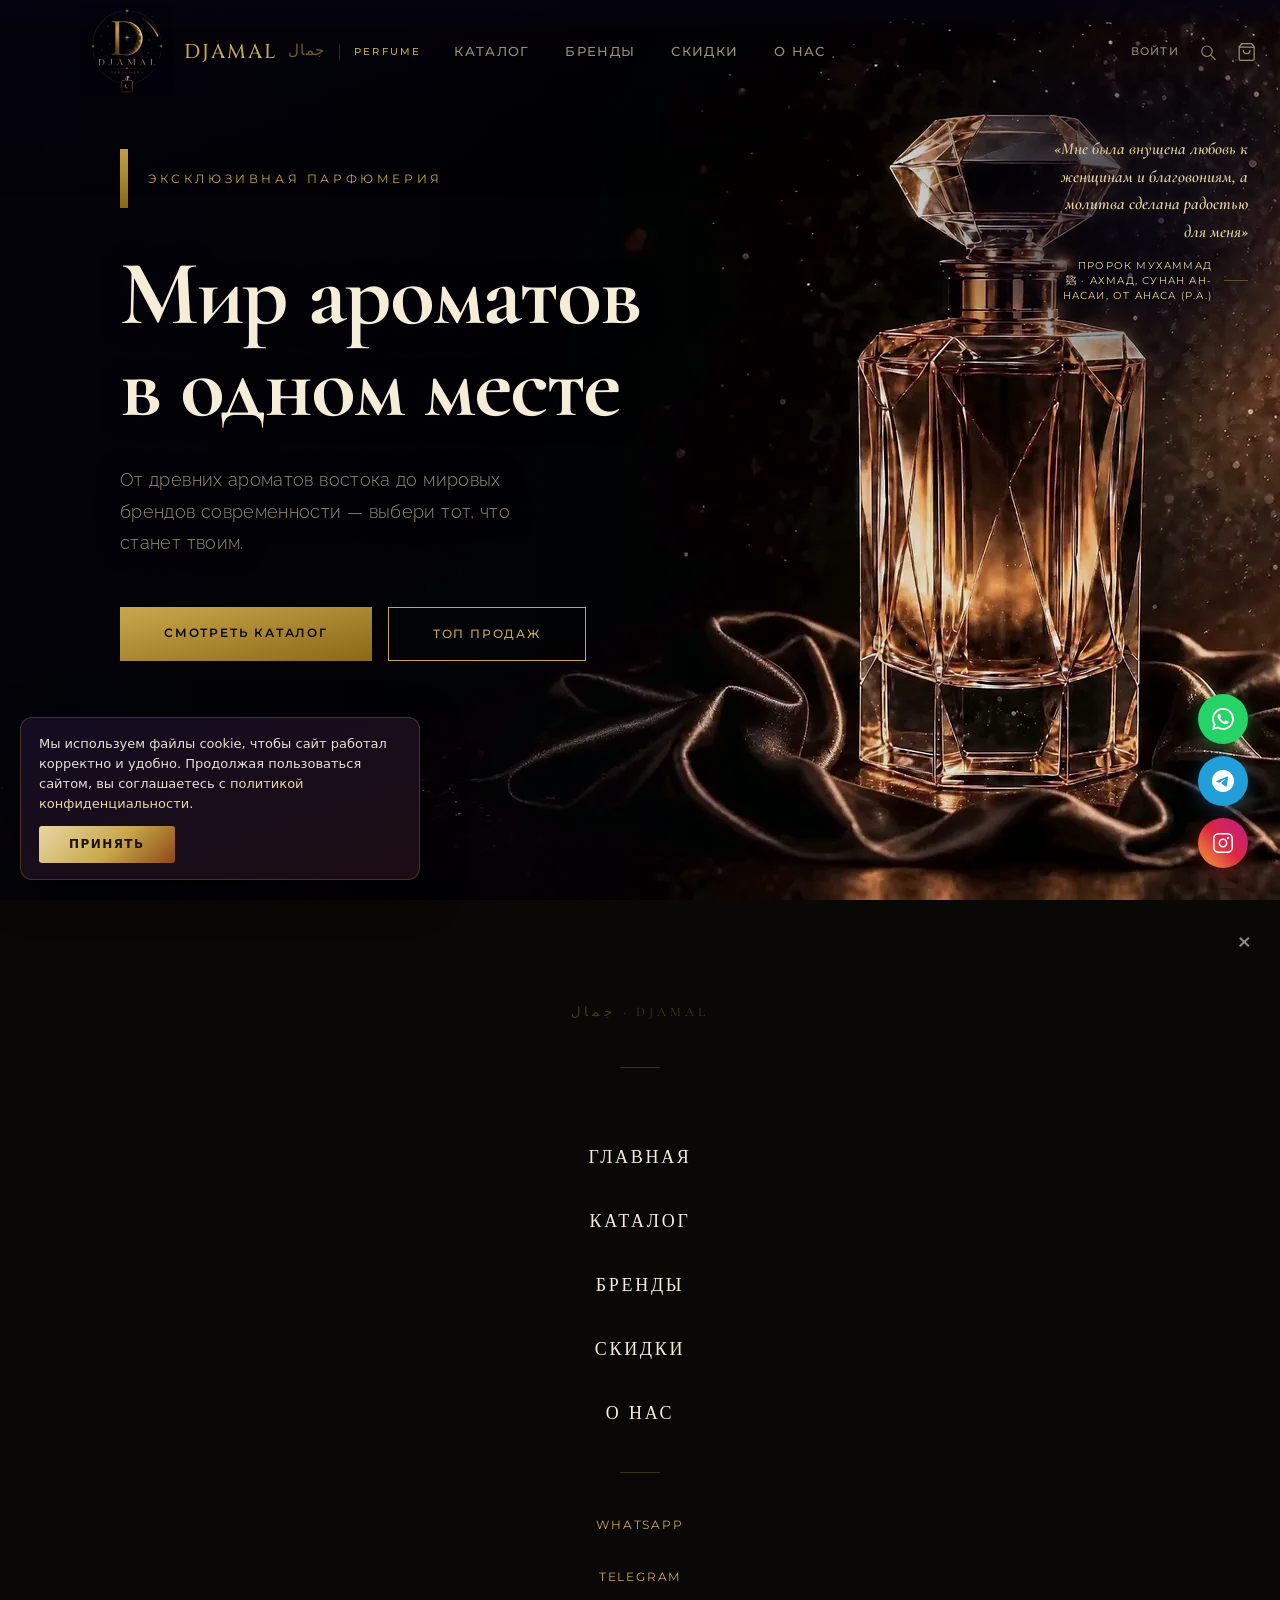
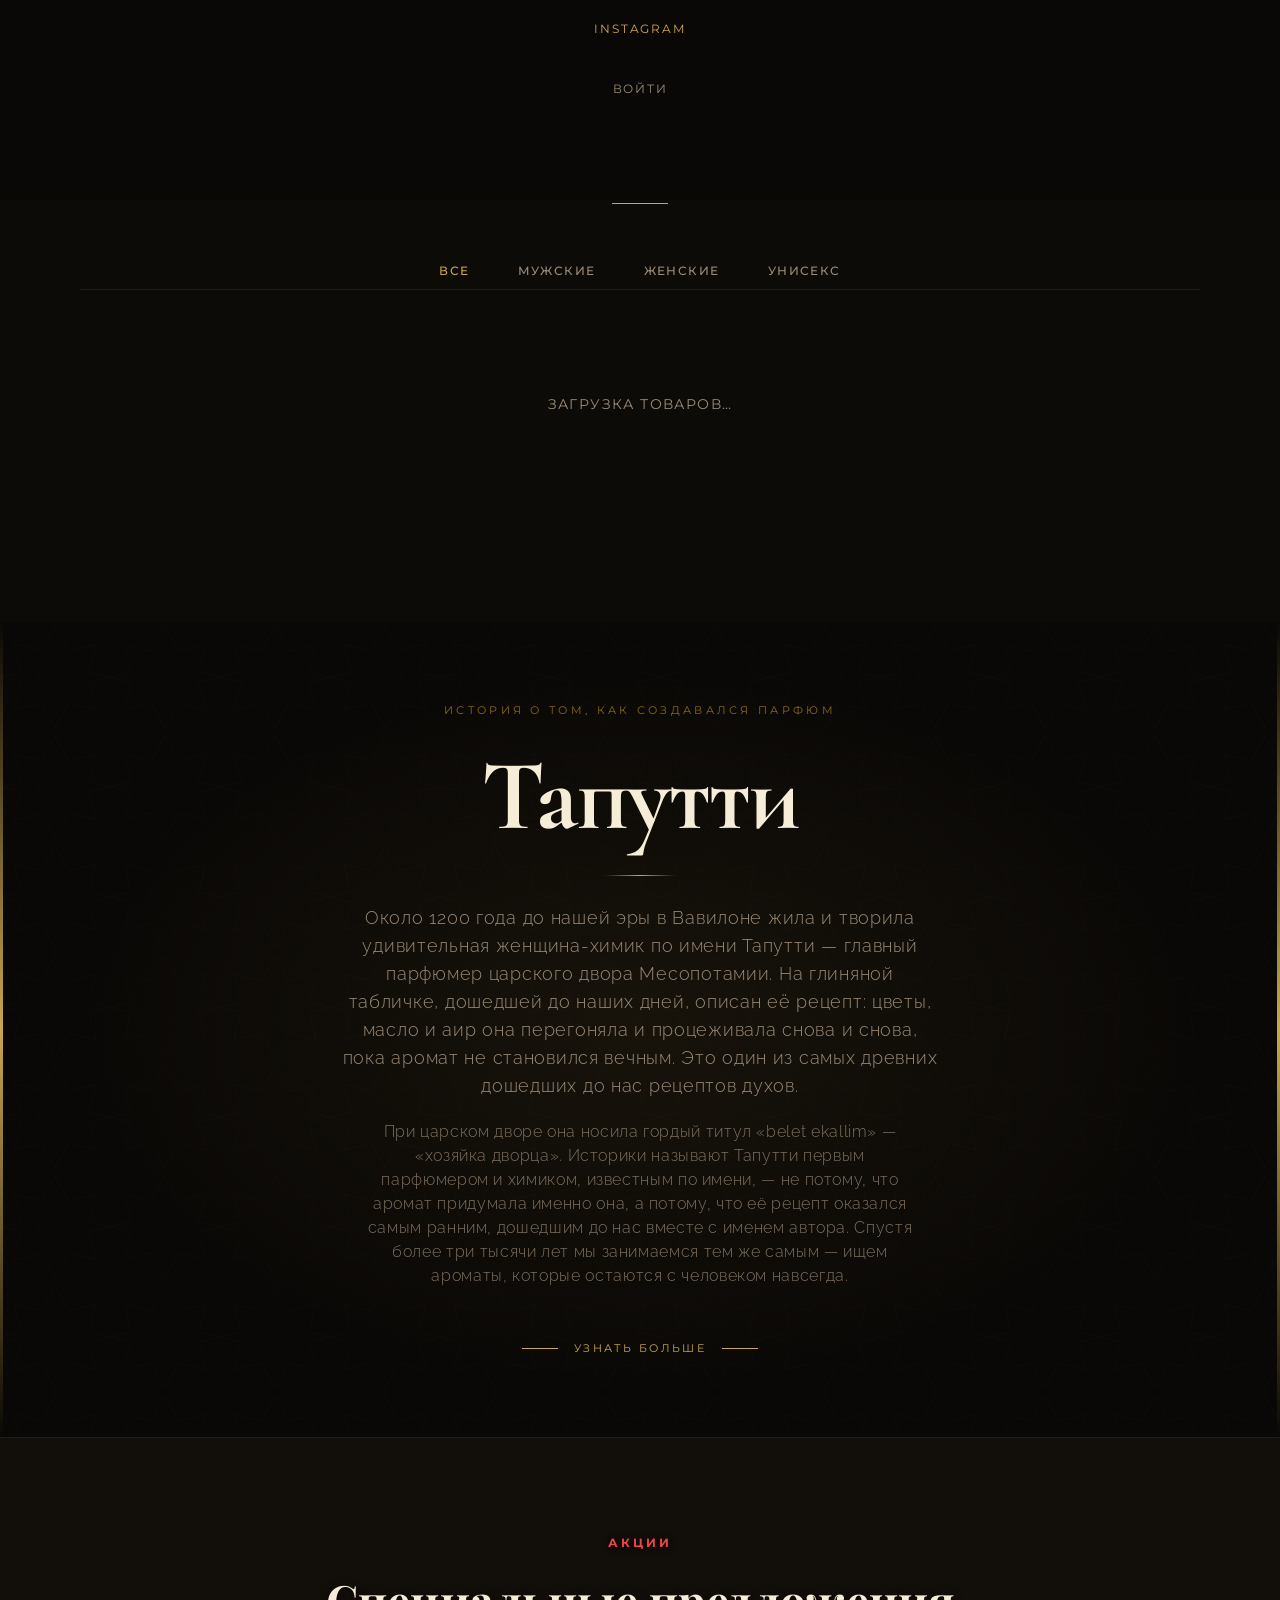
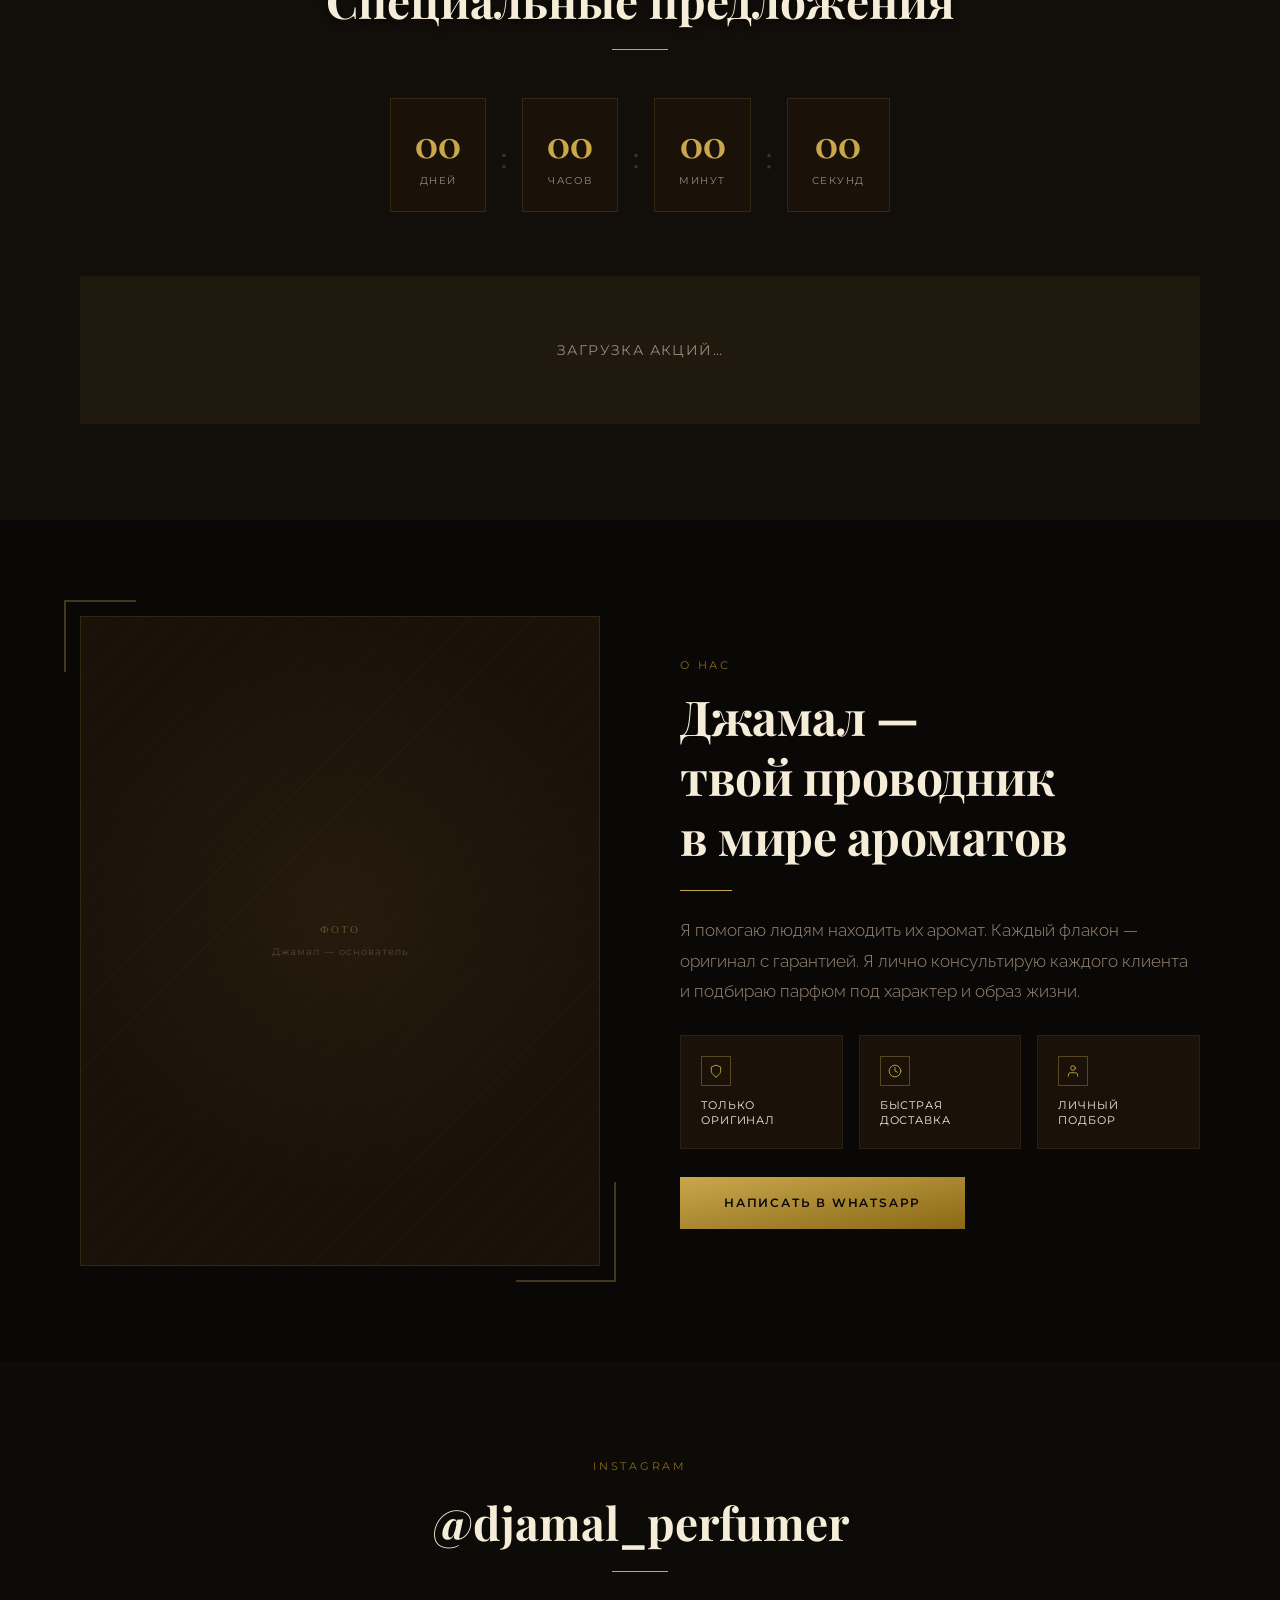
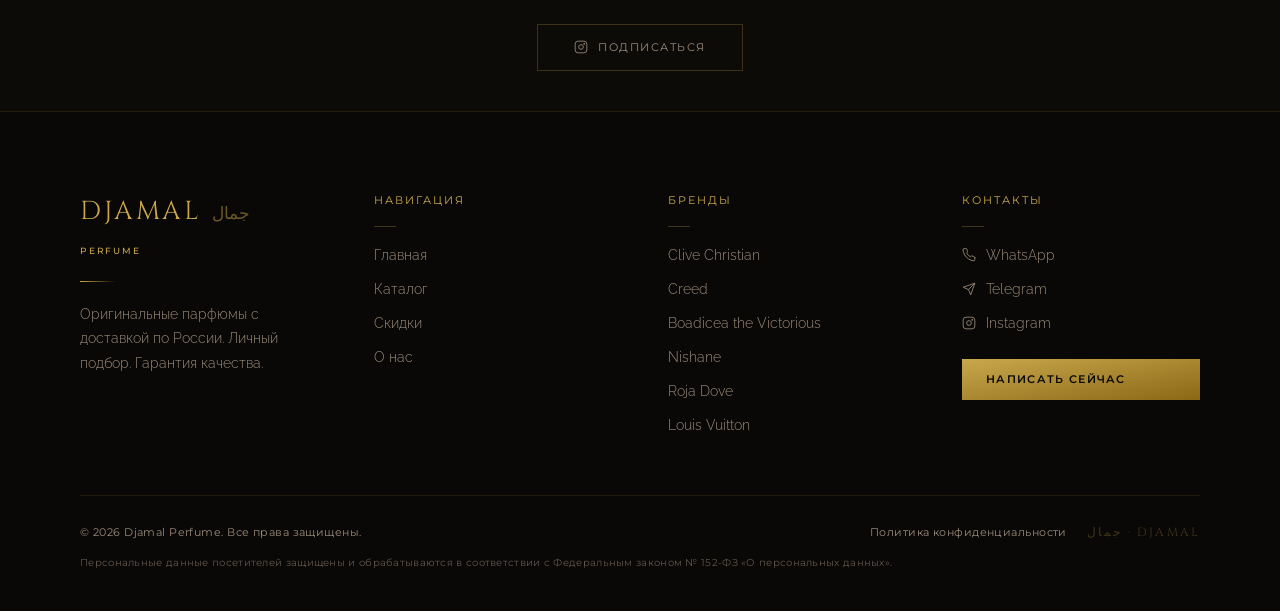
==== commit 978bfbba: "deploy: сборка из 091edc7dcfeee36a898cb3607a04e4b7230a2169" ====
--- a/index.html
+++ b/index.html
@@ -2,7 +2,7 @@
          границей: на мобильных операторах одно только рукопожатие с ним занимает
          сотни миллисекунд. Открываем соединение заранее, параллельно разбору
          страницы, — карточки появляются заметно раньше. --><link rel="preconnect" href="https://nsrgfjxbutuwuadgdhcf.supabase.co" crossorigin><link rel="dns-prefetch" href="https://nsrgfjxbutuwuadgdhcf.supabase.co"><link href="https://fonts.googleapis.com/css2?family=Cormorant+Garamond:ital,wght@0,400;0,600;0,700;1,400;1,600;1,700&family=Playfair+Display:wght@600;700&family=Raleway:wght@300;400;500&family=Montserrat:wght@400;500;600&family=Cinzel:wght@400;500&display=swap" rel="stylesheet"><link rel="stylesheet" href="/_astro/admin.D-BhVVmd.css">
-<style>[data-astro-cid-bbe6dxrz][data-hero-ui]{transition:opacity 1.8s ease-out,transform 1.8s ease-out}.hero-cinema[data-astro-cid-bbe6dxrz] [data-astro-cid-bbe6dxrz][data-hero-ui]{opacity:0;transform:translateY(16px);pointer-events:none}#hero-scroll-hint[data-astro-cid-bbe6dxrz]{transition:opacity 1.2s ease-out}.hero-hint-arrow[data-astro-cid-bbe6dxrz]{animation:hint-drift 2.4s ease-in-out infinite}@keyframes hint-drift{0%,to{transform:translateY(0);opacity:.55}50%{transform:translateY(6px);opacity:1}}@media(prefers-reduced-motion:reduce){.hero-cinema[data-astro-cid-bbe6dxrz] [data-astro-cid-bbe6dxrz][data-hero-ui]{opacity:1;transform:none;pointer-events:auto}.hero-hint-arrow[data-astro-cid-bbe6dxrz]{animation:none}}#hero-intro[data-astro-cid-bbe6dxrz]{opacity:1;transition:opacity 3.2s ease-in-out}#hero-intro[data-astro-cid-bbe6dxrz].is-fading{opacity:0}@media(prefers-reduced-motion:reduce){#hero-intro[data-astro-cid-bbe6dxrz]{display:none}}@media(max-width:767px)and (max-height:700px){.hero-section[data-astro-cid-bbe6dxrz] h1[data-astro-cid-bbe6dxrz]{font-size:40px;margin-bottom:20px}.hero-section[data-astro-cid-bbe6dxrz] [data-astro-cid-bbe6dxrz][data-hero-ui]>div[data-astro-cid-bbe6dxrz]:first-child{margin-bottom:20px}.hero-section[data-astro-cid-bbe6dxrz] p[data-astro-cid-bbe6dxrz]{font-size:15px;line-height:1.6;margin-bottom:24px}.hero-section[data-astro-cid-bbe6dxrz] [data-astro-cid-bbe6dxrz][data-hero-ui].md\:hidden p[data-astro-cid-bbe6dxrz]{font-size:13px;margin-bottom:0}.hero-section[data-astro-cid-bbe6dxrz] [data-astro-cid-bbe6dxrz][data-hero-ui].md\:hidden{margin-bottom:18px}}.hero-intro-grain[data-astro-cid-bbe6dxrz]{background-image:url("data:image/svg+xml,%3Csvg xmlns='http://www.w3.org/2000/svg' width='200' height='200'%3E%3Cfilter id='n'%3E%3CfeTurbulence type='fractalNoise' baseFrequency='0.62' numOctaves='4' stitchTiles='stitch'/%3E%3C/filter%3E%3Crect width='200' height='200' filter='url(%23n)' opacity='0.9'/%3E%3C/svg%3E");background-repeat:repeat;opacity:.2;mix-blend-mode:soft-light}.star-twinkle[data-astro-cid-bbe6dxrz]{animation:star-twinkle ease-in-out infinite backwards;will-change:opacity}@keyframes star-twinkle{0%{opacity:var(--op-min)}18%{opacity:var(--op-min)}50%{opacity:var(--op-max)}82%{opacity:var(--op-max)}to{opacity:var(--op-min)}}@media(prefers-reduced-motion:reduce){.star-twinkle[data-astro-cid-bbe6dxrz]{animation:none}}.comet[data-astro-cid-bbe6dxrz]{width:3px;height:3px;border-radius:50%;background:#fef8e6;box-shadow:0 0 6px 2px #fef8e6,0 0 14px 4px #f8eabec7;opacity:0;animation:cometFly 10s ease-in 1.5s infinite}.comet[data-astro-cid-bbe6dxrz]:before{content:"";position:absolute;top:50%;right:0;width:170px;height:1.5px;transform:translateY(-50%);background:linear-gradient(to left,rgba(248,237,204,.85),transparent);border-radius:2px}@keyframes cometFly{0%{transform:translate(0) rotate(135deg);opacity:0}2%{opacity:1}20%{transform:translate(-270px,270px) rotate(135deg);opacity:0}to{transform:translate(-270px,270px) rotate(135deg);opacity:0}}
+<style>[data-astro-cid-bbe6dxrz][data-hero-ui]{transition:opacity 1.8s ease-out,transform 1.8s ease-out}.hero-cinema[data-astro-cid-bbe6dxrz] [data-astro-cid-bbe6dxrz][data-hero-ui]{opacity:0;transform:translateY(16px);pointer-events:none}#hero-scroll-hint[data-astro-cid-bbe6dxrz]{transition:opacity 1.2s ease-out}.hero-hint-arrow[data-astro-cid-bbe6dxrz]{animation:hint-drift 2.4s ease-in-out infinite}@keyframes hint-drift{0%,to{transform:translateY(0);opacity:.55}50%{transform:translateY(6px);opacity:1}}@media(prefers-reduced-motion:reduce){.hero-cinema[data-astro-cid-bbe6dxrz] [data-astro-cid-bbe6dxrz][data-hero-ui]{opacity:1;transform:none;pointer-events:auto}.hero-hint-arrow[data-astro-cid-bbe6dxrz]{animation:none}}#hero-intro[data-astro-cid-bbe6dxrz]{opacity:1;transition:opacity 3.2s ease-in-out}#hero-intro[data-astro-cid-bbe6dxrz].is-fading{opacity:0}@media(prefers-reduced-motion:reduce){#hero-intro[data-astro-cid-bbe6dxrz]{display:none}}@media(max-width:767px)and (max-height:700px){.hero-section[data-astro-cid-bbe6dxrz] h1[data-astro-cid-bbe6dxrz]{font-size:40px;margin-bottom:20px}.hero-section[data-astro-cid-bbe6dxrz] [data-astro-cid-bbe6dxrz][data-hero-ui]>div[data-astro-cid-bbe6dxrz]:first-child{margin-bottom:20px}.hero-section[data-astro-cid-bbe6dxrz] p[data-astro-cid-bbe6dxrz]{font-size:15px;line-height:1.6;margin-bottom:24px}.hero-section[data-astro-cid-bbe6dxrz] [data-astro-cid-bbe6dxrz][data-hero-ui].md\:hidden p[data-astro-cid-bbe6dxrz]{font-size:13px;margin-bottom:0}.hero-section[data-astro-cid-bbe6dxrz] [data-astro-cid-bbe6dxrz][data-hero-ui].md\:hidden{margin-bottom:18px}}.hero-intro-grain[data-astro-cid-bbe6dxrz]{background-image:url("data:image/svg+xml,%3Csvg xmlns='http://www.w3.org/2000/svg' width='200' height='200'%3E%3Cfilter id='n'%3E%3CfeTurbulence type='fractalNoise' baseFrequency='0.45' numOctaves='4' stitchTiles='stitch'/%3E%3C/filter%3E%3Crect width='200' height='200' filter='url(%23n)' opacity='0.9'/%3E%3C/svg%3E");background-repeat:repeat;opacity:.12;mix-blend-mode:soft-light}.star-twinkle[data-astro-cid-bbe6dxrz]{animation:star-twinkle ease-in-out infinite backwards;will-change:opacity}@keyframes star-twinkle{0%{opacity:var(--op-min)}18%{opacity:var(--op-min)}50%{opacity:var(--op-max)}82%{opacity:var(--op-max)}to{opacity:var(--op-min)}}@media(prefers-reduced-motion:reduce){.star-twinkle[data-astro-cid-bbe6dxrz]{animation:none}}.comet[data-astro-cid-bbe6dxrz]{width:3px;height:3px;border-radius:50%;background:#fef8e6;box-shadow:0 0 6px 2px #fef8e6,0 0 14px 4px #f8eabec7;opacity:0;animation:cometFly 10s ease-in 1.5s infinite}.comet[data-astro-cid-bbe6dxrz]:before{content:"";position:absolute;top:50%;right:0;width:170px;height:1.5px;transform:translateY(-50%);background:linear-gradient(to left,rgba(248,237,204,.85),transparent);border-radius:2px}@keyframes cometFly{0%{transform:translate(0) rotate(135deg);opacity:0}2%{opacity:1}20%{transform:translate(-270px,270px) rotate(135deg);opacity:0}to{transform:translate(-270px,270px) rotate(135deg);opacity:0}}
 </style></head> <body data-astro-cid-37fxchfa>  <nav id="navbar" class="fixed top-0 left-0 right-0 z-100 flex items-center justify-between h-[104px] px-4 md:px-20 transition-[background,border-color,backdrop-filter] duration-400 bg-deep-oud/0 border-b border-royal-gold/0"> <a href="/" class="flex items-center gap-2.5 no-underline"> <img src="/images/djamal-logo.webp" alt="Djamal Perfumery" class="h-[62px] min-[360px]:h-[76px] md:h-[94px] w-auto object-contain shrink-0"> <span class="font-decorative text-xl font-medium text-royal-gold tracking-[0.1em]">DJAMAL</span> <span class="hidden min-[360px]:inline font-decorative text-[15px] text-royal-gold/55 tracking-[0.05em]">جمال</span> <span class="hidden md:inline-block w-px h-4 bg-royal-gold/25 mx-1"></span> <span class="hidden md:inline font-label text-[10px] font-medium tracking-[0.22em] text-royal-gold uppercase">Perfume</span> </a> <div class="hidden md:flex gap-9 items-center absolute left-1/2 top-1/2 -translate-x-1/2 -translate-y-1/2"> <a href="#catalog" class="font-label text-[13px] font-medium tracking-[0.1em] text-muted-dust no-underline uppercase transition-colors hover:text-royal-gold">Каталог</a> <a href="#brands" class="font-label text-[13px] font-medium tracking-[0.1em] text-muted-dust no-underline uppercase transition-colors hover:text-royal-gold">Бренды</a> <a href="#sale" class="font-label text-[13px] font-medium tracking-[0.1em] text-muted-dust no-underline uppercase transition-colors hover:text-royal-gold">Скидки</a> <a href="#about" class="font-label text-[13px] font-medium tracking-[0.1em] text-muted-dust no-underline uppercase transition-colors hover:text-royal-gold">О нас</a> </div> <div class="flex items-center gap-4 sm:gap-5 md:gap-5 md:translate-x-[1.5cm]"> <!-- Вход в кабинет владельца. rel="nofollow" — чтобы поисковик не ходил по ссылке
          и /admin не попадал в выдачу (сама страница закрыта мета-тегом noindex). --> <a href="/admin" rel="nofollow" class="inline font-label text-[9px] md:text-[11px] font-medium tracking-[0.1em] text-muted-dust no-underline uppercase transition-colors hover:text-royal-gold">Войти</a> <button id="searchButton" aria-label="Поиск" class="bg-transparent border-none cursor-pointer text-muted-dust flex items-center p-2 -m-2 transition-colors hover:text-royal-gold"> <svg width="18" height="18" viewBox="0 0 24 24" fill="none" stroke="currentColor" stroke-width="1.5" stroke-linecap="round"><circle cx="11" cy="11" r="7"></circle><line x1="16.5" y1="16.5" x2="22" y2="22"></line></svg> </button> <button id="cartButton" aria-label="Корзина" class="bg-transparent border-none cursor-pointer text-muted-dust flex items-center relative p-2 -m-2 transition-colors hover:text-royal-gold"> <svg width="20" height="20" viewBox="0 0 24 24" fill="none" stroke="currentColor" stroke-width="1.5" stroke-linecap="round"><path d="M6 2L3 6v14a2 2 0 0 0 2 2h14a2 2 0 0 0 2-2V6l-3-4z"></path><line x1="3" y1="6" x2="21" y2="6"></line><path d="M16 10a4 4 0 0 1-8 0"></path></svg> <span id="cartBadge" class="hidden absolute -top-[7px] -right-[7px] bg-royal-gold text-deep-oud w-[17px] h-[17px] rounded-full font-label text-[9px] font-semibold items-center justify-center">0</span> </button> <button id="mobileMenuButton" aria-label="Меню" class="md:hidden bg-transparent border-none cursor-pointer text-muted-dust p-2 -m-2 transition-colors hover:text-royal-gold"> <svg width="22" height="22" viewBox="0 0 24 24" fill="none" stroke="currentColor" stroke-width="1.5" stroke-linecap="round"><line x1="3" y1="6" x2="21" y2="6"></line><line x1="3" y1="12" x2="21" y2="12"></line><line x1="3" y1="18" x2="21" y2="18"></line></svg> </button> </div> </nav> <div class="fixed bottom-8 right-8 z-50 flex flex-col gap-3"> <a href="https://wa.me/79688606006" target="_blank" rel="noopener" title="WhatsApp" class="w-[50px] h-[50px] bg-[#25D366] rounded-full flex items-center justify-center no-underline shadow-[0_4px_18px_rgba(37,211,102,0.35)] transition-transform hover:scale-110"> <svg width="22" height="22" viewBox="0 0 24 24" fill="white" xmlns="http://www.w3.org/2000/svg"><path d="M17.472 14.382c-.297-.149-1.758-.867-2.03-.967-.273-.099-.471-.148-.67.15-.197.297-.767.966-.94 1.164-.173.199-.347.223-.644.075-.297-.15-1.255-.463-2.39-1.475-.883-.788-1.48-1.761-1.653-2.059-.173-.297-.018-.458.13-.606.134-.133.298-.347.446-.52.149-.174.198-.298.298-.497.099-.198.05-.371-.025-.52-.075-.149-.669-1.612-.916-2.207-.242-.579-.487-.5-.669-.51-.173-.008-.371-.01-.57-.01-.198 0-.52.074-.792.372-.272.297-1.04 1.016-1.04 2.479 0 1.462 1.065 2.875 1.213 3.074.149.198 2.096 3.2 5.077 4.487.709.306 1.262.489 1.694.625.712.227 1.36.195 1.871.118.571-.085 1.758-.719 2.006-1.413.248-.694.248-1.289.173-1.413-.074-.124-.272-.198-.57-.347m-5.421 7.403h-.004a9.87 9.87 0 0 1-5.031-1.378l-.361-.214-3.741.982.998-3.648-.235-.374a9.86 9.86 0 0 1-1.51-5.26c.001-5.45 4.436-9.884 9.888-9.884 2.64 0 5.122 1.03 6.988 2.898a9.825 9.825 0 0 1 2.893 6.994c-.003 5.45-4.437 9.884-9.885 9.884m8.413-18.297A11.815 11.815 0 0 0 12.05 0C5.495 0 .16 5.335.157 11.892c0 2.096.547 4.142 1.588 5.945L.057 24l6.305-1.654a11.882 11.882 0 0 0 5.683 1.448h.005c6.554 0 11.89-5.335 11.893-11.893a11.821 11.821 0 0 0-3.48-8.413Z"></path></svg> </a> <a href="https://t.me/+79688606006" target="_blank" rel="noopener" title="Telegram" class="w-[50px] h-[50px] bg-[#229ED9] rounded-full flex items-center justify-center no-underline shadow-[0_4px_18px_rgba(34,158,217,0.35)] transition-transform hover:scale-110"> <svg width="22" height="22" viewBox="0 0 24 24" fill="white" xmlns="http://www.w3.org/2000/svg"><path d="M11.944 0A12 12 0 0 0 0 12a12 12 0 0 0 12 12 12 12 0 0 0 12-12A12 12 0 0 0 12 0a12 12 0 0 0-.056 0zm4.962 7.224c.1-.002.321.023.465.14a.506.506 0 0 1 .171.325c.016.093.036.306.02.472-.18 1.898-.962 6.502-1.36 8.627-.168.9-.499 1.201-.82 1.23-.696.065-1.225-.46-1.9-.902-1.056-.693-1.653-1.124-2.678-1.8-1.185-.78-.417-1.21.258-1.91.177-.184 3.247-2.977 3.307-3.23.007-.032.014-.15-.056-.212s-.174-.041-.249-.024c-.106.024-1.793 1.14-5.061 3.345-.48.33-.913.49-1.302.48-.428-.008-1.252-.241-1.865-.44-.752-.245-1.349-.374-1.297-.789.027-.216.325-.437.893-.663 3.498-1.524 5.83-2.529 6.998-3.014 3.332-1.386 4.025-1.627 4.476-1.635z"></path></svg> </a> <a href="https://instagram.com/djamal_perfumer" target="_blank" rel="noopener" title="Instagram" class="w-[50px] h-[50px] rounded-full flex items-center justify-center no-underline shadow-[0_4px_18px_rgba(220,39,67,0.35)] transition-transform hover:scale-110" style="background:linear-gradient(45deg,#f09433,#e6683c,#dc2743,#cc2366,#bc1888)"> <svg width="22" height="22" viewBox="0 0 24 24" fill="none" stroke="white" stroke-width="1.7" xmlns="http://www.w3.org/2000/svg"><rect x="2" y="2" width="20" height="20" rx="5"></rect><circle cx="12" cy="12" r="4"></circle><circle cx="17.5" cy="6.5" r="1.4" fill="white" stroke="none"></circle></svg> </a> </div> <div id="mobileMenu" class="fixed inset-0 bg-deep-oud z-150 flex flex-col items-center justify-center gap-9 translate-y-full transition-transform duration-400"> <button id="mobileMenuClose" aria-label="Закрыть меню" class="absolute top-6 right-7 bg-transparent border-none text-muted-dust text-[32px] cursor-pointer leading-none transition-colors hover:text-royal-gold">
 &times;
@@ -77,10 +77,9 @@
        и золотая, и подпись «Пророк Мухаммад…» на ней пропадала. Пятно
        размытое и без границ, поэтому читается как тень в кадре, а не как
        подложка. Ниже и правее ничего не притеняем: флакон остаётся открытым. --> <div data-hero-ui class="hidden md:block absolute inset-0 z-0 pointer-events-none" style="background:radial-gradient(ellipse 23% 26% at 90% 23%,rgba(6,4,18,0.8) 0%,rgba(6,4,18,0.56) 42%,rgba(6,4,18,0.22) 70%,transparent 90%),linear-gradient(to right,rgba(6,4,18,0.5) 0%,rgba(6,4,18,0.32) 30%,rgba(6,4,18,0.1) 55%,transparent 75%)" data-astro-cid-bbe6dxrz></div> <!-- Затемнение для телефона — сверху вниз, а не слева направо: на узком
-       экране текст лежит во всю ширину. Плотность распределена под новый
-       формат ролика: сам кадр занимает середину экрана (сверху и снизу от
-       него — размытое продолжение), поэтому притеняем в первую очередь
-       середину, где картинка яркая, а края трогаем меньше — они и так тёмные. --> <div data-hero-ui class="md:hidden absolute inset-0 z-0 pointer-events-none" style="background:linear-gradient(to bottom,rgba(6,4,18,0.55) 0%,rgba(6,4,18,0.62) 28%,rgba(6,4,18,0.76) 42%,rgba(6,4,18,0.72) 58%,rgba(6,4,18,0.34) 74%,transparent 90%)" data-astro-cid-bbe6dxrz></div> <!-- Hero content --> <div data-hero-ui class="relative z-1 max-w-[740px]" data-astro-cid-bbe6dxrz> <div class="relative top-5 md:top-0 flex items-center gap-5 mb-10" data-astro-cid-bbe6dxrz> <div class="w-2 h-[59px] bg-gradient-to-b from-royal-gold to-amber-smoke shrink-0" data-astro-cid-bbe6dxrz></div> <span class="font-label text-[12px] tracking-[0.3em] text-royal-gold uppercase" data-astro-cid-bbe6dxrz>Эксклюзивная Парфюмерия</span> </div> <!-- Тень у самих букв вместо плотной вуали на фоне: так заголовок читается
+       экране текст лежит во всю ширину, а флакон занимает середину кадра,
+       и буквы попадали прямо на светлое стекло. Плотная часть накрывает
+       зону текста, низ остаётся открытым — флакон виден целиком. --> <div data-hero-ui class="md:hidden absolute inset-0 z-0 pointer-events-none" style="background:linear-gradient(to bottom,rgba(6,4,18,0.86) 0%,rgba(6,4,18,0.8) 32%,rgba(6,4,18,0.62) 55%,rgba(6,4,18,0.25) 74%,transparent 90%)" data-astro-cid-bbe6dxrz></div> <!-- Hero content --> <div data-hero-ui class="relative z-1 max-w-[740px]" data-astro-cid-bbe6dxrz> <div class="relative top-5 md:top-0 flex items-center gap-5 mb-10" data-astro-cid-bbe6dxrz> <div class="w-2 h-[59px] bg-gradient-to-b from-royal-gold to-amber-smoke shrink-0" data-astro-cid-bbe6dxrz></div> <span class="font-label text-[12px] tracking-[0.3em] text-royal-gold uppercase" data-astro-cid-bbe6dxrz>Эксклюзивная Парфюмерия</span> </div> <!-- Тень у самих букв вместо плотной вуали на фоне: так заголовок читается
          поверх светлых мест ролика, а фонарь в кадре остаётся видимым. --> <h1 data-hero-rotator class="font-display text-[56px] md:text-[92px] font-bold text-ivory-cream tracking-[-0.02em] leading-none mb-8" style="text-wrap:pretty;text-shadow:0 2px 24px rgba(6,4,18,0.85),0 1px 6px rgba(6,4,18,0.7)" data-astro-cid-bbe6dxrz> <span class="relative block" data-vapor data-delay="0.15" data-astro-cid-bbe6dxrz>Мир ароматов</span> <!-- Mobile keeps the tuned 3-line layout; desktop shows 2 lines (matches the rotator) --> <span class="relative block md:hidden" data-vapor data-delay="0.55" data-astro-cid-bbe6dxrz>в одном</span> <span class="relative block md:hidden" data-vapor data-delay="0.95" data-astro-cid-bbe6dxrz>месте</span> <span class="relative hidden md:block" data-vapor data-delay="0.55" data-astro-cid-bbe6dxrz>в одном месте</span> </h1>  <div data-hero-ui class="md:hidden mb-8 pl-1 border-l-2 border-royal-gold/30" data-astro-cid-bbe6dxrz> <p class="relative font-display italic font-semibold text-[15px] text-pale-gold leading-snug pl-3" style="text-wrap:pretty; filter:drop-shadow(0 0 10px rgba(232,213,163,0.3))" data-vapor data-delay="1.3" data-astro-cid-bbe6dxrz>
 «Мне была внушена любовь к женщинам и благовониям, а молитва сделана радостью для меня»
 </p> <span class="block pl-3 mt-1.5 font-label text-[8px] tracking-[0.1em] text-pale-gold/90 uppercase" style="filter:drop-shadow(0 1px 4px rgba(6,4,18,0.95))" data-astro-cid-bbe6dxrz>
@@ -94,7 +93,7 @@
 </a> </div> </div> <!-- Vertical brand inscription --> <div data-hero-ui class="hidden lg:block absolute right-[72px] top-1/2 -translate-y-1/2 opacity-12 pointer-events-none" style="writing-mode:vertical-rl;text-orientation:mixed" data-astro-cid-bbe6dxrz> <span class="font-decorative text-xs tracking-[0.3em] text-royal-gold uppercase" data-astro-cid-bbe6dxrz>Djamal · Perfume · جمال</span> </div> <!-- Подсказка «листайте вниз». Живёт только пока идёт кино: посетитель не
        заперт фильмом на 46 секунд, он может уйти в каталог в любой момент.
        Появляется на 5-й секунде, исчезает вместе с приходом текста. У неё
-       своя мягкая тень, потому что низ кадра в середине фильма светлый. --> <div id="hero-scroll-hint" class="absolute z-40 left-1/2 -translate-x-1/2 bottom-9 flex flex-col items-center gap-2 opacity-0 pointer-events-none" data-astro-cid-bbe6dxrz> <span class="font-label text-[10px] tracking-[0.28em] text-ivory-cream/75 uppercase" style="text-shadow:0 1px 14px rgba(6,4,18,0.95),0 0 30px rgba(6,4,18,0.8)" data-astro-cid-bbe6dxrz>Листайте вниз</span> <span class="hero-hint-arrow block w-px h-7 bg-gradient-to-b from-royal-gold/70 to-transparent" data-astro-cid-bbe6dxrz></span> </div> </section>  <script type="module" src="/_astro/Hero.astro_astro_type_script_index_0_lang.CQH8l0Rr.js"></script> <section class="bg-warm-obsidian border-t border-b border-royal-gold/12"> <div class="max-w-[1280px] mx-auto px-6 md:px-20 grid grid-cols-2 md:grid-cols-4"> <div class="py-9 px-6 flex flex-col gap-1.5 md:border-r border-royal-gold/10"> <span class="font-display text-[38px] font-bold text-royal-gold tracking-[-0.01em] leading-none">Наши клиенты</span> <span class="font-label text-[11px] tracking-[0.1em] text-muted-dust uppercase">Возвращаются за повторной покупкой</span> </div><div class="py-9 px-6 flex flex-col gap-1.5 md:border-r border-royal-gold/10"> <span class="font-display text-[38px] font-bold text-royal-gold tracking-[-0.01em] leading-none">1–3 дня</span> <span class="font-label text-[11px] tracking-[0.1em] text-muted-dust uppercase">Доставка по России</span> </div><div class="py-9 px-6 flex flex-col gap-1.5 md:border-r border-royal-gold/10"> <span class="font-display text-[38px] font-bold text-royal-gold tracking-[-0.01em] leading-none">100%</span> <span class="font-label text-[11px] tracking-[0.1em] text-muted-dust uppercase">Только оригинал</span> </div><div class="py-9 px-6 flex flex-col gap-1.5"> <span class="font-display text-[38px] font-bold text-royal-gold tracking-[-0.01em] leading-none">24/7</span> <span class="font-label text-[11px] tracking-[0.1em] text-muted-dust uppercase">Консультация</span> </div> </div> </section> <section id="brands" class="relative overflow-hidden py-24 bg-deep-oud"> <!-- Soft golden glow for depth behind everything. --> <div class="pointer-events-none absolute inset-0" style="background: radial-gradient(58% 52% at 50% 60%, rgba(201,168,76,0.13) 0%, rgba(201,168,76,0.05) 38%, transparent 72%);"></div> <!-- Full-width botanical line-art across the whole section background:
+       своя мягкая тень, потому что низ кадра в середине фильма светлый. --> <div id="hero-scroll-hint" class="absolute z-40 left-1/2 -translate-x-1/2 bottom-9 flex flex-col items-center gap-2 opacity-0 pointer-events-none" data-astro-cid-bbe6dxrz> <span class="font-label text-[10px] tracking-[0.28em] text-ivory-cream/75 uppercase" style="text-shadow:0 1px 14px rgba(6,4,18,0.95),0 0 30px rgba(6,4,18,0.8)" data-astro-cid-bbe6dxrz>Листайте вниз</span> <span class="hero-hint-arrow block w-px h-7 bg-gradient-to-b from-royal-gold/70 to-transparent" data-astro-cid-bbe6dxrz></span> </div> </section>  <script type="module" src="/_astro/Hero.astro_astro_type_script_index_0_lang.Cmm5SsJr.js"></script> <section class="bg-warm-obsidian border-t border-b border-royal-gold/12"> <div class="max-w-[1280px] mx-auto px-6 md:px-20 grid grid-cols-2 md:grid-cols-4"> <div class="py-9 px-6 flex flex-col gap-1.5 md:border-r border-royal-gold/10"> <span class="font-display text-[38px] font-bold text-royal-gold tracking-[-0.01em] leading-none">Наши клиенты</span> <span class="font-label text-[11px] tracking-[0.1em] text-muted-dust uppercase">Возвращаются за повторной покупкой</span> </div><div class="py-9 px-6 flex flex-col gap-1.5 md:border-r border-royal-gold/10"> <span class="font-display text-[38px] font-bold text-royal-gold tracking-[-0.01em] leading-none">1–3 дня</span> <span class="font-label text-[11px] tracking-[0.1em] text-muted-dust uppercase">Доставка по России</span> </div><div class="py-9 px-6 flex flex-col gap-1.5 md:border-r border-royal-gold/10"> <span class="font-display text-[38px] font-bold text-royal-gold tracking-[-0.01em] leading-none">100%</span> <span class="font-label text-[11px] tracking-[0.1em] text-muted-dust uppercase">Только оригинал</span> </div><div class="py-9 px-6 flex flex-col gap-1.5"> <span class="font-display text-[38px] font-bold text-royal-gold tracking-[-0.01em] leading-none">24/7</span> <span class="font-label text-[11px] tracking-[0.1em] text-muted-dust uppercase">Консультация</span> </div> </div> </section> <section id="brands" class="relative overflow-hidden py-24 bg-deep-oud"> <!-- Soft golden glow for depth behind everything. --> <div class="pointer-events-none absolute inset-0" style="background: radial-gradient(58% 52% at 50% 60%, rgba(201,168,76,0.13) 0%, rgba(201,168,76,0.05) 38%, transparent 72%);"></div> <!-- Full-width botanical line-art across the whole section background:
        faint gold leaves and sprigs (a nod to perfume's natural notes). Pure
        inline SVG pattern (no WebGL, no flicker, no mobile cost), fading
        toward the edges so it reads as a premium backdrop, not flat wallpaper. --> <div class="pointer-events-none absolute inset-0 opacity-[0.14]" style="-webkit-mask-image: radial-gradient(74% 78% at 50% 50%, #000 0%, transparent 82%); mask-image: radial-gradient(74% 78% at 50% 50%, #000 0%, transparent 82%);"> <svg width="100%" height="100%" aria-hidden="true"> <defs> <pattern id="botanical" width="150" height="150" patternUnits="userSpaceOnUse"> <g fill="none" stroke="#c9a84c" stroke-width="1" stroke-linecap="round"> <!-- sprig with paired leaves --> <g transform="translate(28 30) rotate(18)"> <path d="M0 0 C -1 -16 1 -30 0 -44"></path> <path d="M0 -10 C -10 -14 -13 -22 -11 -30"></path> <path d="M0 -18 C 10 -22 13 -30 11 -38"></path> <path d="M0 -28 C -9 -31 -12 -38 -10 -45"></path> </g> <!-- single leaf --> <g transform="translate(108 52) rotate(-32)"> <path d="M0 0 C -6 -10 -6 -22 0 -32 C 6 -22 6 -10 0 0 Z"></path> <path d="M0 -3 L0 -28"></path> </g> <!-- leaf --> <g transform="translate(62 104) rotate(64)"> <path d="M0 0 C -5 -9 -5 -20 0 -28 C 5 -20 5 -9 0 0 Z"></path> <path d="M0 -2 L0 -25"></path> </g> <!-- small sprig --> <g transform="translate(124 116) rotate(-12)"> <path d="M0 0 C -1 -12 1 -22 0 -32"></path> <path d="M0 -8 C -8 -11 -10 -17 -9 -23"></path> <path d="M0 -16 C 8 -19 10 -25 9 -31"></path> </g> </g> </pattern> </defs> <rect width="100%" height="100%" fill="url(#botanical)"></rect> </svg> </div> <div class="relative z-10 max-w-[1280px] mx-auto px-6 md:px-20 mb-14"> <div class="flex flex-col items-center text-center gap-3.5"> <span class="font-label text-[11px] tracking-[0.25em] text-royal-gold uppercase">Наши Бренды</span> <h2 class="font-heading text-[32px] md:text-[46px] font-bold text-ivory-cream tracking-[-0.01em]">Дома высокой парфюмерии</h2> <div class="w-14 h-px bg-royal-gold"></div> </div> </div> <div class="relative z-10 max-w-[1280px] mx-auto px-6 md:px-20"> <div class="grid grid-cols-2 md:grid-cols-3 lg:grid-cols-6 gap-px bg-royal-gold/7"> <a href="#catalog" data-brand="Clive Christian" aria-label="Смотреть ароматы Clive Christian в каталоге" class="p-6 md:p-8 bg-dark-mahogany cursor-pointer transition-all flex flex-col gap-3 no-underline hover:bg-[#1E1509]"> <div class="w-7 h-px bg-royal-gold/50"></div> <span class="font-heading text-lg font-bold text-ivory-cream leading-tight">Clive Christian</span> <span class="font-label text-[9px] tracking-[0.1em] text-muted-dust uppercase leading-snug">London · Est. 1872</span> <div class="mt-auto flex items-center gap-1.5"> <span class="font-label text-[9px] tracking-[0.12em] text-royal-gold/55 uppercase">Смотреть</span> <span class="text-royal-gold/55 text-xs">→</span> </div> </a><a href="#catalog" data-brand="Creed" aria-label="Смотреть ароматы Creed в каталоге" class="p-6 md:p-8 bg-dark-mahogany cursor-pointer transition-all flex flex-col gap-3 no-underline hover:bg-[#1E1509]"> <div class="w-7 h-px bg-royal-gold/50"></div> <span class="font-heading text-lg font-bold text-ivory-cream leading-tight">Creed</span> <span class="font-label text-[9px] tracking-[0.1em] text-muted-dust uppercase leading-snug">London · Est. 1760</span> <div class="mt-auto flex items-center gap-1.5"> <span class="font-label text-[9px] tracking-[0.12em] text-royal-gold/55 uppercase">Смотреть</span> <span class="text-royal-gold/55 text-xs">→</span> </div> </a><a href="#catalog" data-brand="Boadicea the Victorious" aria-label="Смотреть ароматы Boadicea the Victorious в каталоге" class="p-6 md:p-8 bg-dark-mahogany cursor-pointer transition-all flex flex-col gap-3 no-underline hover:bg-[#1E1509]"> <div class="w-7 h-px bg-royal-gold/50"></div> <span class="font-heading text-lg font-bold text-ivory-cream leading-tight">Boadicea the Victorious</span> <span class="font-label text-[9px] tracking-[0.1em] text-muted-dust uppercase leading-snug">London · Est. 2006</span> <div class="mt-auto flex items-center gap-1.5"> <span class="font-label text-[9px] tracking-[0.12em] text-royal-gold/55 uppercase">Смотреть</span> <span class="text-royal-gold/55 text-xs">→</span> </div> </a><a href="#catalog" data-brand="Nishane" aria-label="Смотреть ароматы Nishane в каталоге" class="p-6 md:p-8 bg-dark-mahogany cursor-pointer transition-all flex flex-col gap-3 no-underline hover:bg-[#1E1509]"> <div class="w-7 h-px bg-royal-gold/50"></div> <span class="font-heading text-lg font-bold text-ivory-cream leading-tight">Nishane</span> <span class="font-label text-[9px] tracking-[0.1em] text-muted-dust uppercase leading-snug">Istanbul · Est. 2012</span> <div class="mt-auto flex items-center gap-1.5"> <span class="font-label text-[9px] tracking-[0.12em] text-royal-gold/55 uppercase">Смотреть</span> <span class="text-royal-gold/55 text-xs">→</span> </div> </a><a href="#catalog" data-brand="Roja Dove" aria-label="Смотреть ароматы Roja Dove в каталоге" class="p-6 md:p-8 bg-dark-mahogany cursor-pointer transition-all flex flex-col gap-3 no-underline hover:bg-[#1E1509]"> <div class="w-7 h-px bg-royal-gold/50"></div> <span class="font-heading text-lg font-bold text-ivory-cream leading-tight">Roja Dove</span> <span class="font-label text-[9px] tracking-[0.1em] text-muted-dust uppercase leading-snug">London · Est. 2004</span> <div class="mt-auto flex items-center gap-1.5"> <span class="font-label text-[9px] tracking-[0.12em] text-royal-gold/55 uppercase">Смотреть</span> <span class="text-royal-gold/55 text-xs">→</span> </div> </a><a href="#catalog" data-brand="Louis Vuitton" aria-label="Смотреть ароматы Louis Vuitton в каталоге" class="p-6 md:p-8 bg-dark-mahogany cursor-pointer transition-all flex flex-col gap-3 no-underline hover:bg-[#1E1509]"> <div class="w-7 h-px bg-royal-gold/50"></div> <span class="font-heading text-lg font-bold text-ivory-cream leading-tight">Louis Vuitton</span> <span class="font-label text-[9px] tracking-[0.1em] text-muted-dust uppercase leading-snug">Paris · Est. 1854</span> <div class="mt-auto flex items-center gap-1.5"> <span class="font-label text-[9px] tracking-[0.12em] text-royal-gold/55 uppercase">Смотреть</span> <span class="text-royal-gold/55 text-xs">→</span> </div> </a> </div> </div> </section> <section id="catalog" class="relative py-16 pb-24 bg-[#0D0B08]"> <!--
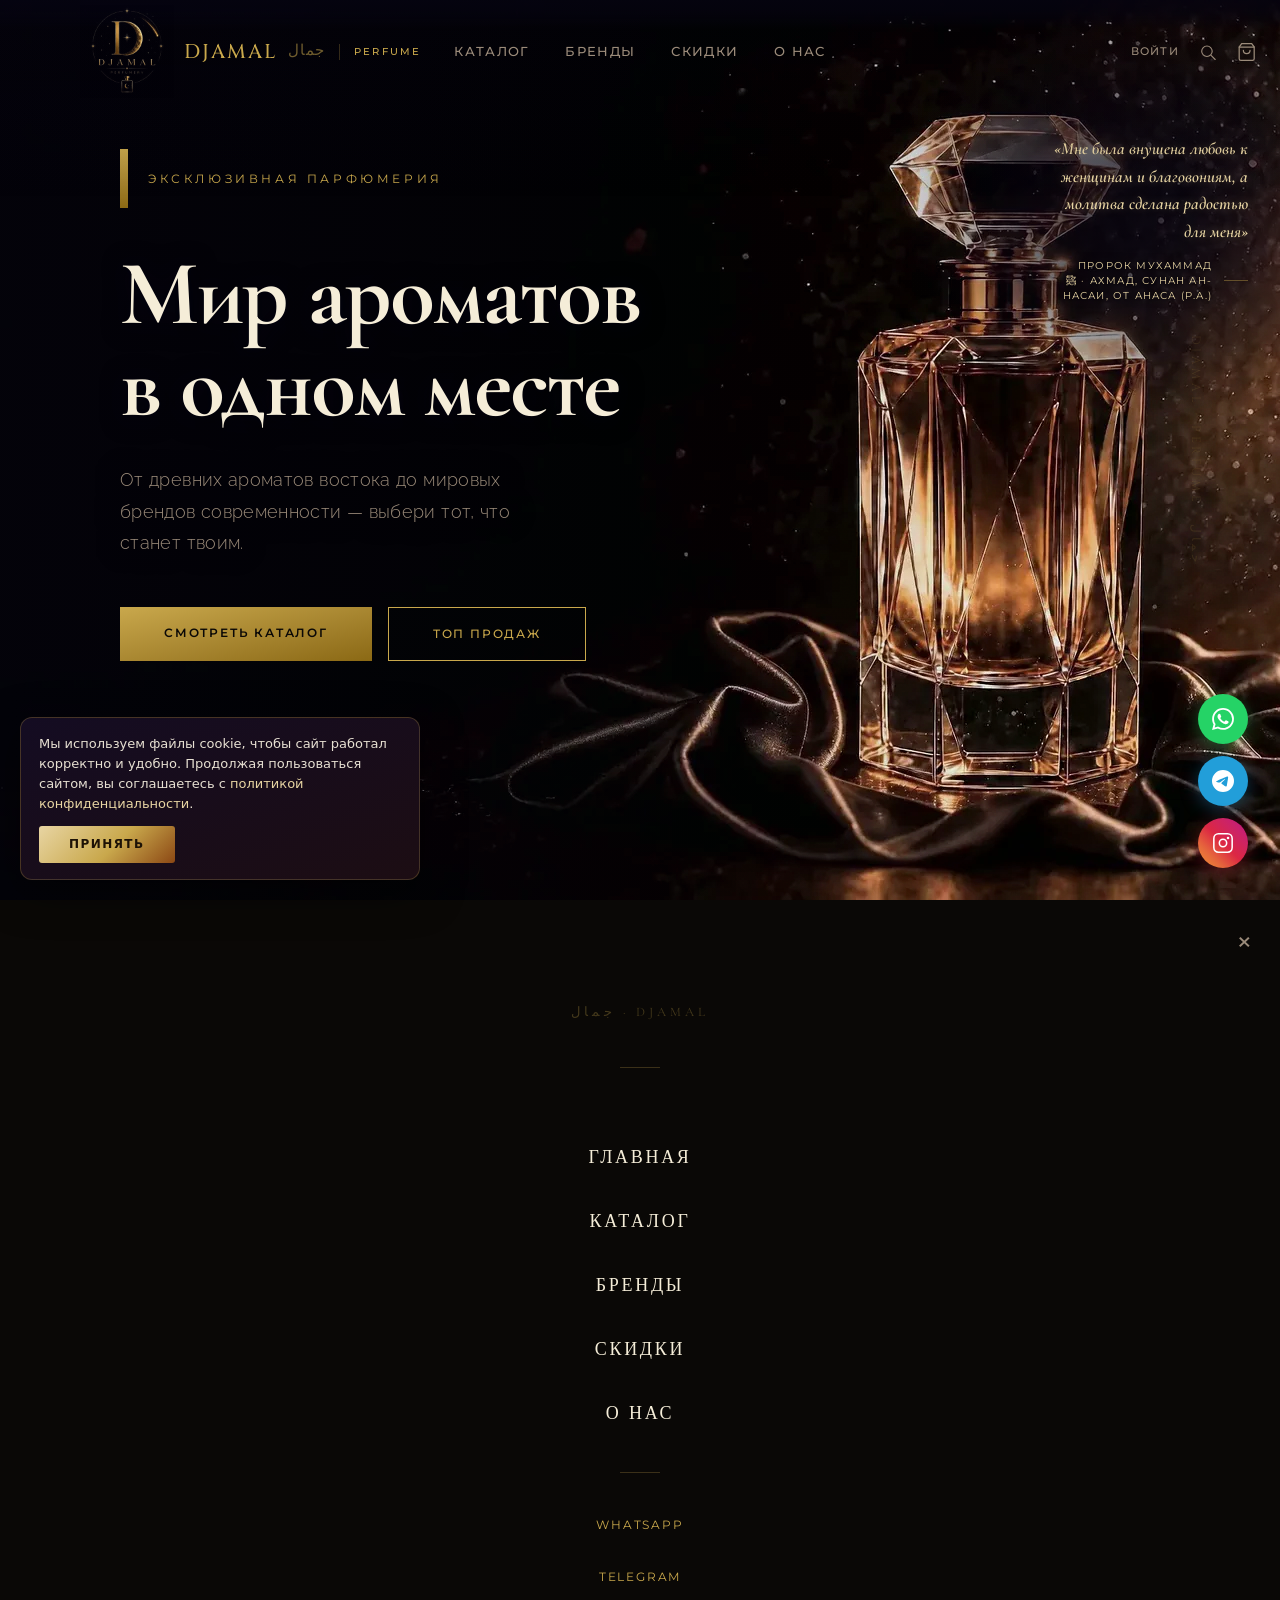
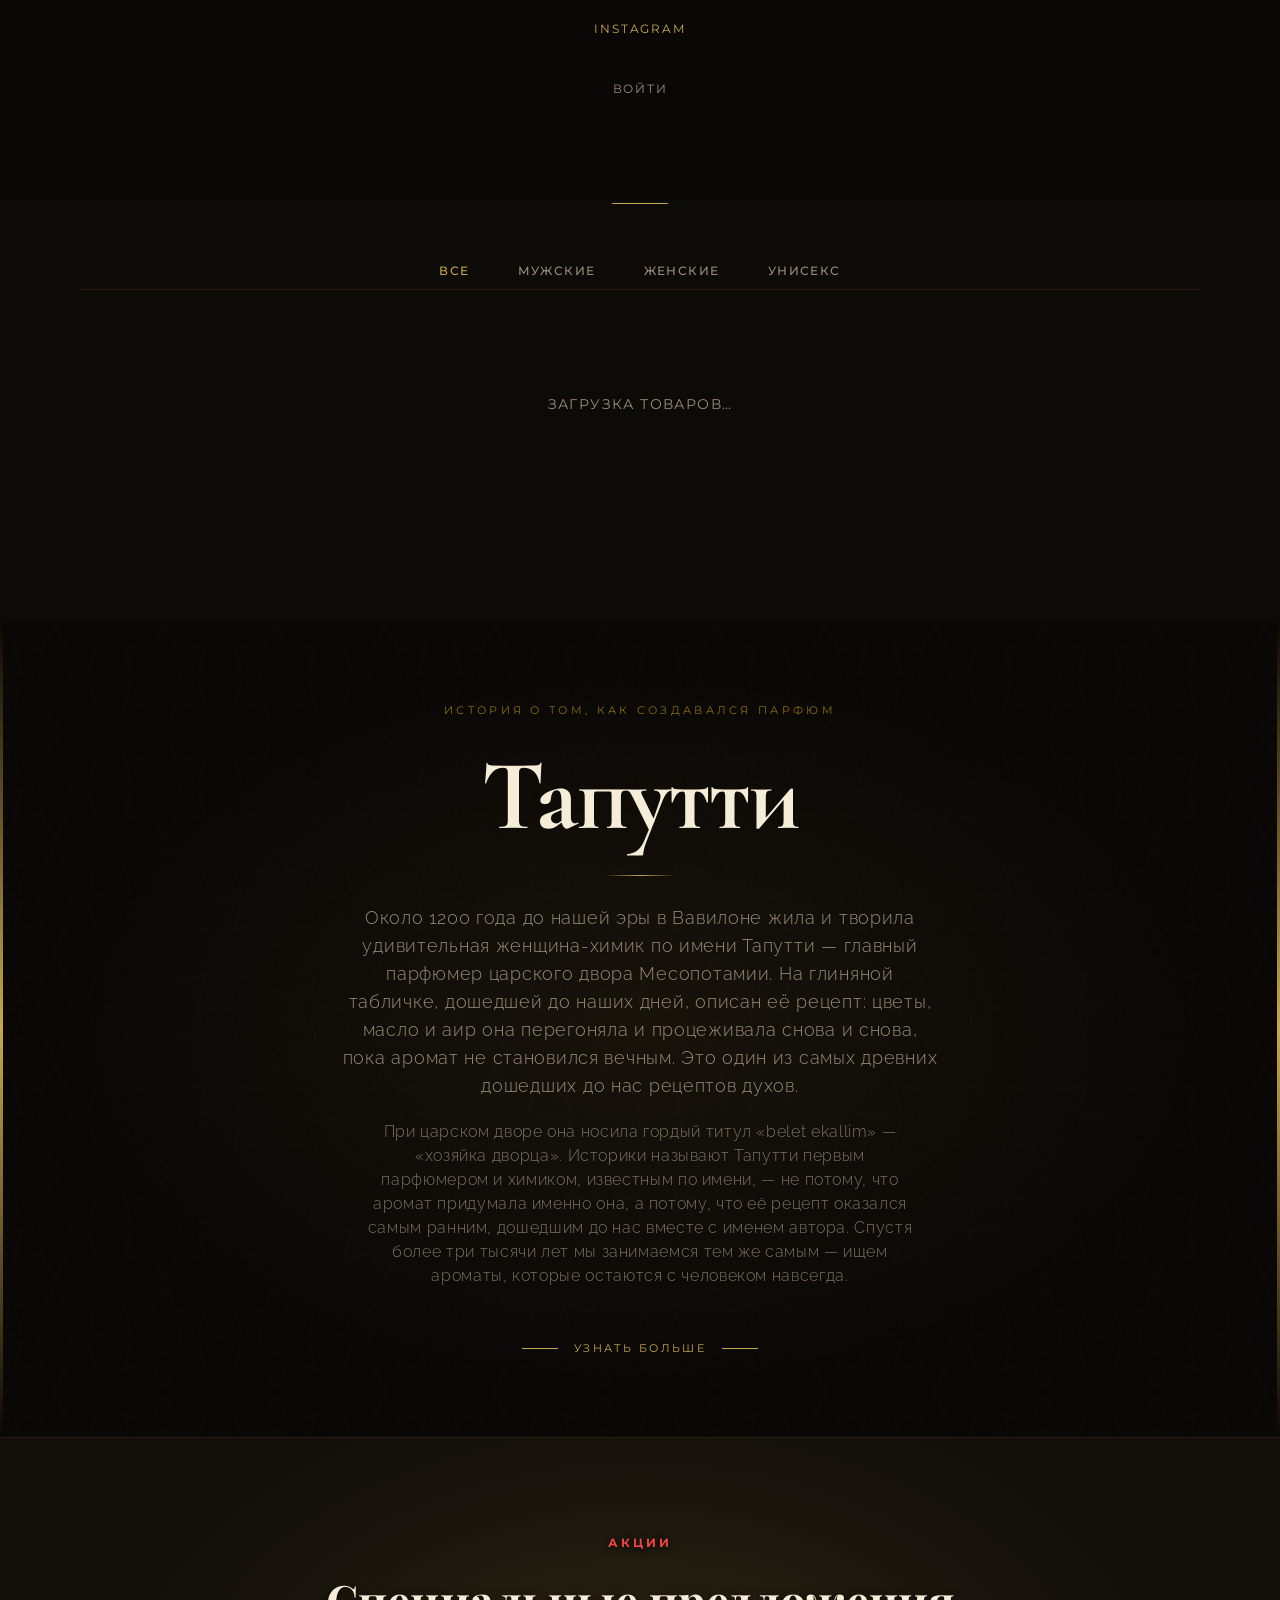
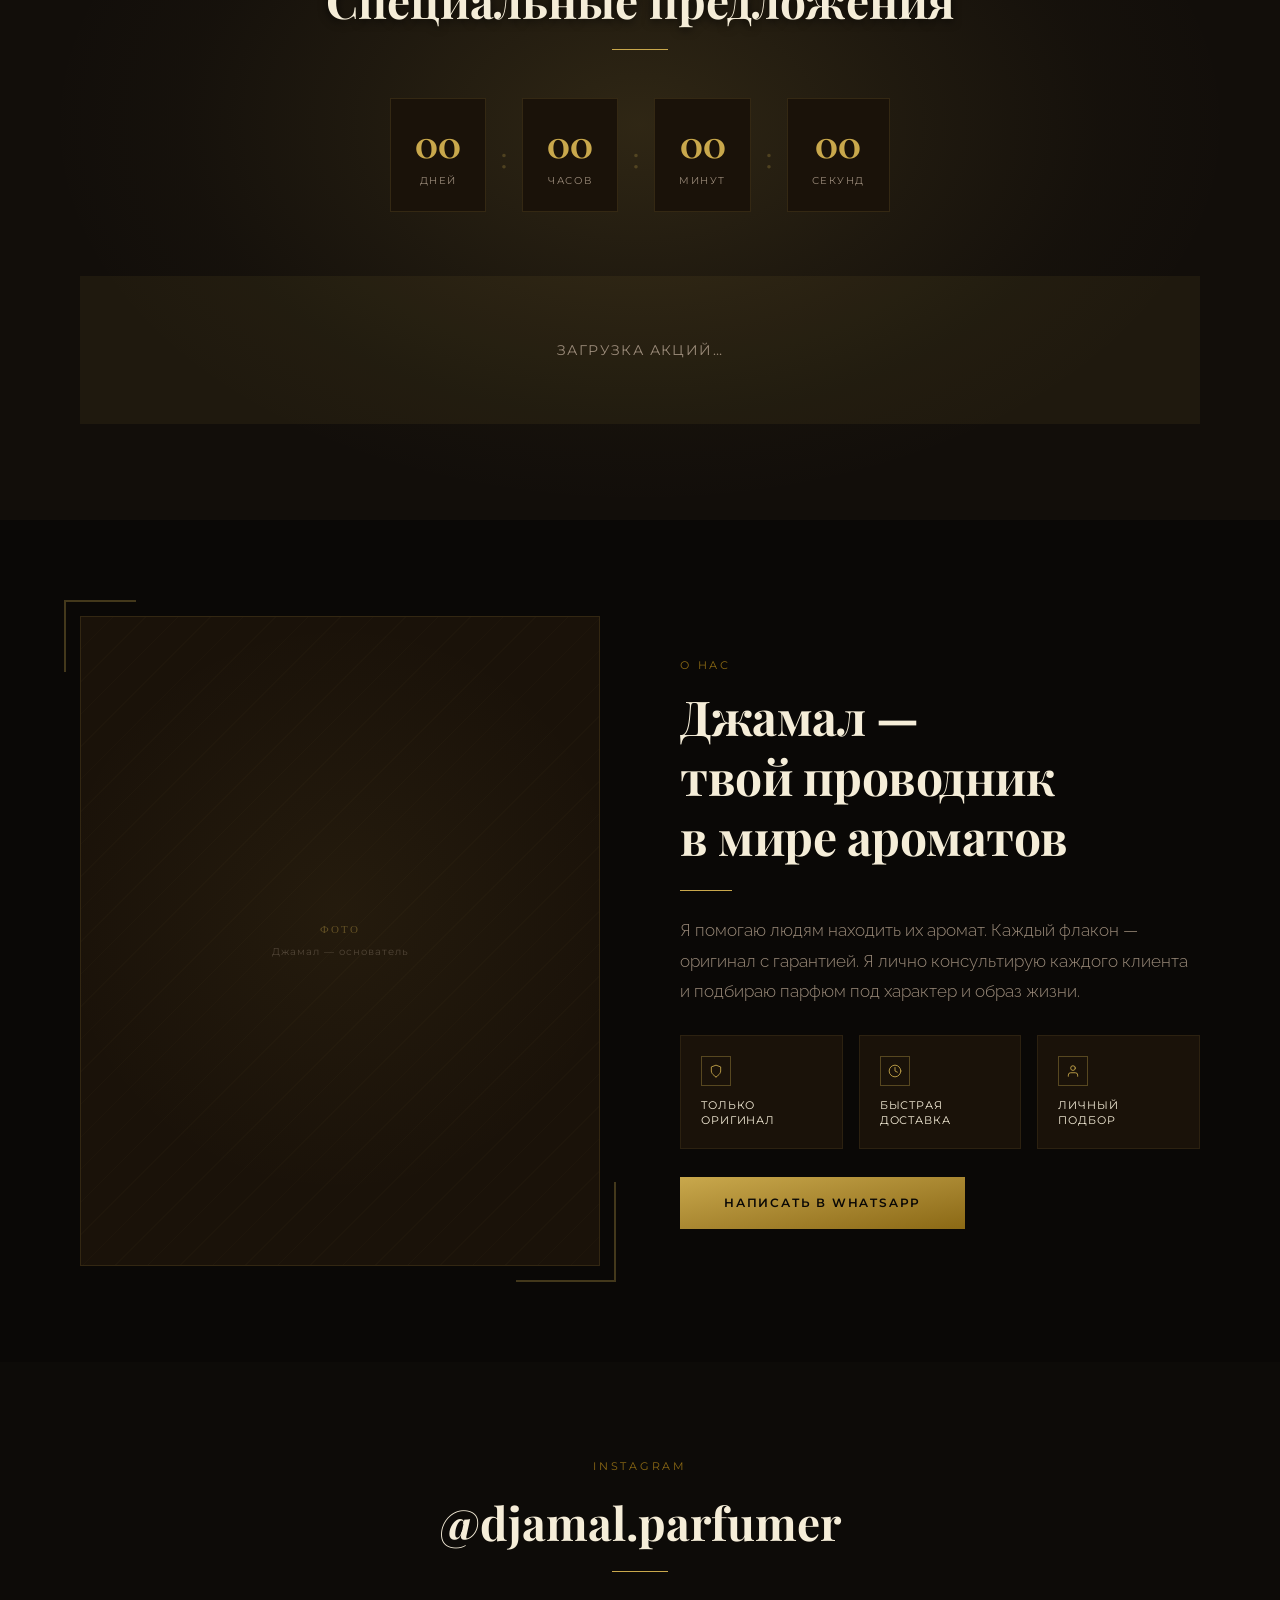
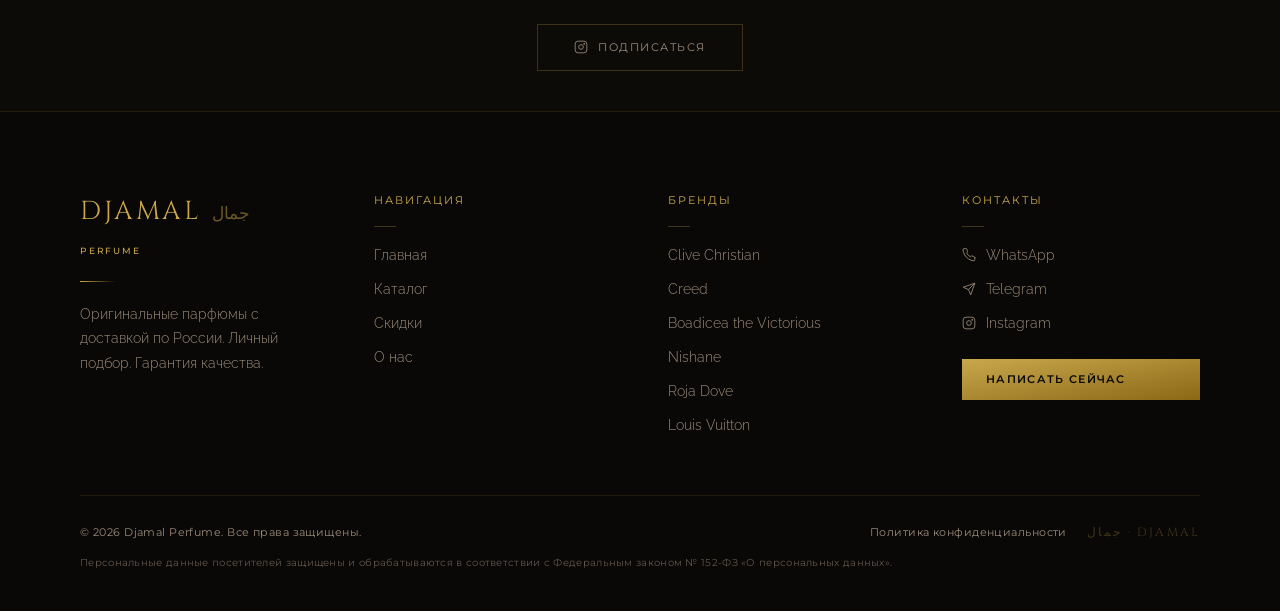
==== commit 7513732d: "deploy: сборка из 8e1d686488d5e840a86be672d2e2cba7fb323e55" ====
--- a/index.html
+++ b/index.html
@@ -2,11 +2,11 @@
          границей: на мобильных операторах одно только рукопожатие с ним занимает
          сотни миллисекунд. Открываем соединение заранее, параллельно разбору
          страницы, — карточки появляются заметно раньше. --><link rel="preconnect" href="https://nsrgfjxbutuwuadgdhcf.supabase.co" crossorigin><link rel="dns-prefetch" href="https://nsrgfjxbutuwuadgdhcf.supabase.co"><link href="https://fonts.googleapis.com/css2?family=Cormorant+Garamond:ital,wght@0,400;0,600;0,700;1,400;1,600;1,700&family=Playfair+Display:wght@600;700&family=Raleway:wght@300;400;500&family=Montserrat:wght@400;500;600&family=Cinzel:wght@400;500&display=swap" rel="stylesheet"><link rel="stylesheet" href="/_astro/admin.D-BhVVmd.css">
-<style>[data-astro-cid-bbe6dxrz][data-hero-ui]{transition:opacity 1.8s ease-out,transform 1.8s ease-out}.hero-cinema[data-astro-cid-bbe6dxrz] [data-astro-cid-bbe6dxrz][data-hero-ui]{opacity:0;transform:translateY(16px);pointer-events:none}#hero-scroll-hint[data-astro-cid-bbe6dxrz]{transition:opacity 1.2s ease-out}.hero-hint-arrow[data-astro-cid-bbe6dxrz]{animation:hint-drift 2.4s ease-in-out infinite}@keyframes hint-drift{0%,to{transform:translateY(0);opacity:.55}50%{transform:translateY(6px);opacity:1}}@media(prefers-reduced-motion:reduce){.hero-cinema[data-astro-cid-bbe6dxrz] [data-astro-cid-bbe6dxrz][data-hero-ui]{opacity:1;transform:none;pointer-events:auto}.hero-hint-arrow[data-astro-cid-bbe6dxrz]{animation:none}}#hero-intro[data-astro-cid-bbe6dxrz]{opacity:1;transition:opacity 3.2s ease-in-out}#hero-intro[data-astro-cid-bbe6dxrz].is-fading{opacity:0}@media(prefers-reduced-motion:reduce){#hero-intro[data-astro-cid-bbe6dxrz]{display:none}}@media(max-width:767px)and (max-height:700px){.hero-section[data-astro-cid-bbe6dxrz] h1[data-astro-cid-bbe6dxrz]{font-size:40px;margin-bottom:20px}.hero-section[data-astro-cid-bbe6dxrz] [data-astro-cid-bbe6dxrz][data-hero-ui]>div[data-astro-cid-bbe6dxrz]:first-child{margin-bottom:20px}.hero-section[data-astro-cid-bbe6dxrz] p[data-astro-cid-bbe6dxrz]{font-size:15px;line-height:1.6;margin-bottom:24px}.hero-section[data-astro-cid-bbe6dxrz] [data-astro-cid-bbe6dxrz][data-hero-ui].md\:hidden p[data-astro-cid-bbe6dxrz]{font-size:13px;margin-bottom:0}.hero-section[data-astro-cid-bbe6dxrz] [data-astro-cid-bbe6dxrz][data-hero-ui].md\:hidden{margin-bottom:18px}}.hero-intro-grain[data-astro-cid-bbe6dxrz]{background-image:url("data:image/svg+xml,%3Csvg xmlns='http://www.w3.org/2000/svg' width='200' height='200'%3E%3Cfilter id='n'%3E%3CfeTurbulence type='fractalNoise' baseFrequency='0.45' numOctaves='4' stitchTiles='stitch'/%3E%3C/filter%3E%3Crect width='200' height='200' filter='url(%23n)' opacity='0.9'/%3E%3C/svg%3E");background-repeat:repeat;opacity:.12;mix-blend-mode:soft-light}.star-twinkle[data-astro-cid-bbe6dxrz]{animation:star-twinkle ease-in-out infinite backwards;will-change:opacity}@keyframes star-twinkle{0%{opacity:var(--op-min)}18%{opacity:var(--op-min)}50%{opacity:var(--op-max)}82%{opacity:var(--op-max)}to{opacity:var(--op-min)}}@media(prefers-reduced-motion:reduce){.star-twinkle[data-astro-cid-bbe6dxrz]{animation:none}}.comet[data-astro-cid-bbe6dxrz]{width:3px;height:3px;border-radius:50%;background:#fef8e6;box-shadow:0 0 6px 2px #fef8e6,0 0 14px 4px #f8eabec7;opacity:0;animation:cometFly 10s ease-in 1.5s infinite}.comet[data-astro-cid-bbe6dxrz]:before{content:"";position:absolute;top:50%;right:0;width:170px;height:1.5px;transform:translateY(-50%);background:linear-gradient(to left,rgba(248,237,204,.85),transparent);border-radius:2px}@keyframes cometFly{0%{transform:translate(0) rotate(135deg);opacity:0}2%{opacity:1}20%{transform:translate(-270px,270px) rotate(135deg);opacity:0}to{transform:translate(-270px,270px) rotate(135deg);opacity:0}}
+<style>[data-astro-cid-bbe6dxrz][data-hero-ui]{transition:opacity 1.8s ease-out,transform 1.8s ease-out}.hero-cinema[data-astro-cid-bbe6dxrz] [data-astro-cid-bbe6dxrz][data-hero-ui]{opacity:0;transform:translateY(16px);pointer-events:none}[data-astro-cid-bbe6dxrz][data-hero-ui=fade]{transition:opacity 1.8s ease-out}.hero-cinema[data-astro-cid-bbe6dxrz] [data-astro-cid-bbe6dxrz][data-hero-ui=fade]{transform:none}.hero-ui-animating[data-astro-cid-bbe6dxrz] [data-astro-cid-bbe6dxrz][data-hero-ui],.hero-ui-animating[data-astro-cid-bbe6dxrz] [data-astro-cid-bbe6dxrz][data-hero-ui=fade]{will-change:opacity,transform}#hero-scroll-hint[data-astro-cid-bbe6dxrz]{transition:opacity 1.2s ease-out}.hero-hint-arrow[data-astro-cid-bbe6dxrz]{animation:hint-drift 2.4s ease-in-out infinite}@keyframes hint-drift{0%,to{transform:translateY(0);opacity:.55}50%{transform:translateY(6px);opacity:1}}@media(prefers-reduced-motion:reduce){.hero-cinema[data-astro-cid-bbe6dxrz] [data-astro-cid-bbe6dxrz][data-hero-ui]{opacity:1;transform:none;pointer-events:auto}.hero-hint-arrow[data-astro-cid-bbe6dxrz]{animation:none}}#hero-intro[data-astro-cid-bbe6dxrz]{opacity:1;transition:opacity 3.2s ease-in-out}#hero-intro[data-astro-cid-bbe6dxrz].is-fading{opacity:0}@media(prefers-reduced-motion:reduce){#hero-intro[data-astro-cid-bbe6dxrz]{display:none}}@media(max-width:767px)and (max-height:700px){.hero-section[data-astro-cid-bbe6dxrz] h1[data-astro-cid-bbe6dxrz]{font-size:40px;margin-bottom:20px}.hero-section[data-astro-cid-bbe6dxrz] [data-astro-cid-bbe6dxrz][data-hero-ui]>div[data-astro-cid-bbe6dxrz]:first-child{margin-bottom:20px}.hero-section[data-astro-cid-bbe6dxrz] p[data-astro-cid-bbe6dxrz]{font-size:15px;line-height:1.6;margin-bottom:24px}.hero-section[data-astro-cid-bbe6dxrz] [data-astro-cid-bbe6dxrz][data-hero-ui].md\:hidden p[data-astro-cid-bbe6dxrz]{font-size:13px;margin-bottom:0}.hero-section[data-astro-cid-bbe6dxrz] [data-astro-cid-bbe6dxrz][data-hero-ui].md\:hidden{margin-bottom:18px}}.hero-intro-grain[data-astro-cid-bbe6dxrz]{background-image:url("data:image/svg+xml,%3Csvg xmlns='http://www.w3.org/2000/svg' width='200' height='200'%3E%3Cfilter id='n'%3E%3CfeTurbulence type='fractalNoise' baseFrequency='0.45' numOctaves='4' stitchTiles='stitch'/%3E%3C/filter%3E%3Crect width='200' height='200' filter='url(%23n)' opacity='0.9'/%3E%3C/svg%3E");background-repeat:repeat;opacity:.12;mix-blend-mode:soft-light}.star-twinkle[data-astro-cid-bbe6dxrz]{animation:star-twinkle ease-in-out infinite backwards;will-change:opacity}@keyframes star-twinkle{0%{opacity:var(--op-min)}18%{opacity:var(--op-min)}50%{opacity:var(--op-max)}82%{opacity:var(--op-max)}to{opacity:var(--op-min)}}@media(prefers-reduced-motion:reduce){.star-twinkle[data-astro-cid-bbe6dxrz]{animation:none}}.comet[data-astro-cid-bbe6dxrz]{width:3px;height:3px;border-radius:50%;background:#fef8e6;box-shadow:0 0 6px 2px #fef8e6,0 0 14px 4px #f8eabec7;opacity:0;animation:cometFly 10s ease-in 1.5s infinite}.comet[data-astro-cid-bbe6dxrz]:before{content:"";position:absolute;top:50%;right:0;width:170px;height:1.5px;transform:translateY(-50%);background:linear-gradient(to left,rgba(248,237,204,.85),transparent);border-radius:2px}@keyframes cometFly{0%{transform:translate(0) rotate(135deg);opacity:0}2%{opacity:1}20%{transform:translate(-270px,270px) rotate(135deg);opacity:0}to{transform:translate(-270px,270px) rotate(135deg);opacity:0}}
 </style></head> <body data-astro-cid-37fxchfa>  <nav id="navbar" class="fixed top-0 left-0 right-0 z-100 flex items-center justify-between h-[104px] px-4 md:px-20 transition-[background,border-color,backdrop-filter] duration-400 bg-deep-oud/0 border-b border-royal-gold/0"> <a href="/" class="flex items-center gap-2.5 no-underline"> <img src="/images/djamal-logo.webp" alt="Djamal Perfumery" class="h-[62px] min-[360px]:h-[76px] md:h-[94px] w-auto object-contain shrink-0"> <span class="font-decorative text-xl font-medium text-royal-gold tracking-[0.1em]">DJAMAL</span> <span class="hidden min-[360px]:inline font-decorative text-[15px] text-royal-gold/55 tracking-[0.05em]">جمال</span> <span class="hidden md:inline-block w-px h-4 bg-royal-gold/25 mx-1"></span> <span class="hidden md:inline font-label text-[10px] font-medium tracking-[0.22em] text-royal-gold uppercase">Perfume</span> </a> <div class="hidden md:flex gap-9 items-center absolute left-1/2 top-1/2 -translate-x-1/2 -translate-y-1/2"> <a href="#catalog" class="font-label text-[13px] font-medium tracking-[0.1em] text-muted-dust no-underline uppercase transition-colors hover:text-royal-gold">Каталог</a> <a href="#brands" class="font-label text-[13px] font-medium tracking-[0.1em] text-muted-dust no-underline uppercase transition-colors hover:text-royal-gold">Бренды</a> <a href="#sale" class="font-label text-[13px] font-medium tracking-[0.1em] text-muted-dust no-underline uppercase transition-colors hover:text-royal-gold">Скидки</a> <a href="#about" class="font-label text-[13px] font-medium tracking-[0.1em] text-muted-dust no-underline uppercase transition-colors hover:text-royal-gold">О нас</a> </div> <div class="flex items-center gap-4 sm:gap-5 md:gap-5 md:translate-x-[1.5cm]"> <!-- Вход в кабинет владельца. rel="nofollow" — чтобы поисковик не ходил по ссылке
-         и /admin не попадал в выдачу (сама страница закрыта мета-тегом noindex). --> <a href="/admin" rel="nofollow" class="inline font-label text-[9px] md:text-[11px] font-medium tracking-[0.1em] text-muted-dust no-underline uppercase transition-colors hover:text-royal-gold">Войти</a> <button id="searchButton" aria-label="Поиск" class="bg-transparent border-none cursor-pointer text-muted-dust flex items-center p-2 -m-2 transition-colors hover:text-royal-gold"> <svg width="18" height="18" viewBox="0 0 24 24" fill="none" stroke="currentColor" stroke-width="1.5" stroke-linecap="round"><circle cx="11" cy="11" r="7"></circle><line x1="16.5" y1="16.5" x2="22" y2="22"></line></svg> </button> <button id="cartButton" aria-label="Корзина" class="bg-transparent border-none cursor-pointer text-muted-dust flex items-center relative p-2 -m-2 transition-colors hover:text-royal-gold"> <svg width="20" height="20" viewBox="0 0 24 24" fill="none" stroke="currentColor" stroke-width="1.5" stroke-linecap="round"><path d="M6 2L3 6v14a2 2 0 0 0 2 2h14a2 2 0 0 0 2-2V6l-3-4z"></path><line x1="3" y1="6" x2="21" y2="6"></line><path d="M16 10a4 4 0 0 1-8 0"></path></svg> <span id="cartBadge" class="hidden absolute -top-[7px] -right-[7px] bg-royal-gold text-deep-oud w-[17px] h-[17px] rounded-full font-label text-[9px] font-semibold items-center justify-center">0</span> </button> <button id="mobileMenuButton" aria-label="Меню" class="md:hidden bg-transparent border-none cursor-pointer text-muted-dust p-2 -m-2 transition-colors hover:text-royal-gold"> <svg width="22" height="22" viewBox="0 0 24 24" fill="none" stroke="currentColor" stroke-width="1.5" stroke-linecap="round"><line x1="3" y1="6" x2="21" y2="6"></line><line x1="3" y1="12" x2="21" y2="12"></line><line x1="3" y1="18" x2="21" y2="18"></line></svg> </button> </div> </nav> <div class="fixed bottom-8 right-8 z-50 flex flex-col gap-3"> <a href="https://wa.me/79688606006" target="_blank" rel="noopener" title="WhatsApp" class="w-[50px] h-[50px] bg-[#25D366] rounded-full flex items-center justify-center no-underline shadow-[0_4px_18px_rgba(37,211,102,0.35)] transition-transform hover:scale-110"> <svg width="22" height="22" viewBox="0 0 24 24" fill="white" xmlns="http://www.w3.org/2000/svg"><path d="M17.472 14.382c-.297-.149-1.758-.867-2.03-.967-.273-.099-.471-.148-.67.15-.197.297-.767.966-.94 1.164-.173.199-.347.223-.644.075-.297-.15-1.255-.463-2.39-1.475-.883-.788-1.48-1.761-1.653-2.059-.173-.297-.018-.458.13-.606.134-.133.298-.347.446-.52.149-.174.198-.298.298-.497.099-.198.05-.371-.025-.52-.075-.149-.669-1.612-.916-2.207-.242-.579-.487-.5-.669-.51-.173-.008-.371-.01-.57-.01-.198 0-.52.074-.792.372-.272.297-1.04 1.016-1.04 2.479 0 1.462 1.065 2.875 1.213 3.074.149.198 2.096 3.2 5.077 4.487.709.306 1.262.489 1.694.625.712.227 1.36.195 1.871.118.571-.085 1.758-.719 2.006-1.413.248-.694.248-1.289.173-1.413-.074-.124-.272-.198-.57-.347m-5.421 7.403h-.004a9.87 9.87 0 0 1-5.031-1.378l-.361-.214-3.741.982.998-3.648-.235-.374a9.86 9.86 0 0 1-1.51-5.26c.001-5.45 4.436-9.884 9.888-9.884 2.64 0 5.122 1.03 6.988 2.898a9.825 9.825 0 0 1 2.893 6.994c-.003 5.45-4.437 9.884-9.885 9.884m8.413-18.297A11.815 11.815 0 0 0 12.05 0C5.495 0 .16 5.335.157 11.892c0 2.096.547 4.142 1.588 5.945L.057 24l6.305-1.654a11.882 11.882 0 0 0 5.683 1.448h.005c6.554 0 11.89-5.335 11.893-11.893a11.821 11.821 0 0 0-3.48-8.413Z"></path></svg> </a> <a href="https://t.me/+79688606006" target="_blank" rel="noopener" title="Telegram" class="w-[50px] h-[50px] bg-[#229ED9] rounded-full flex items-center justify-center no-underline shadow-[0_4px_18px_rgba(34,158,217,0.35)] transition-transform hover:scale-110"> <svg width="22" height="22" viewBox="0 0 24 24" fill="white" xmlns="http://www.w3.org/2000/svg"><path d="M11.944 0A12 12 0 0 0 0 12a12 12 0 0 0 12 12 12 12 0 0 0 12-12A12 12 0 0 0 12 0a12 12 0 0 0-.056 0zm4.962 7.224c.1-.002.321.023.465.14a.506.506 0 0 1 .171.325c.016.093.036.306.02.472-.18 1.898-.962 6.502-1.36 8.627-.168.9-.499 1.201-.82 1.23-.696.065-1.225-.46-1.9-.902-1.056-.693-1.653-1.124-2.678-1.8-1.185-.78-.417-1.21.258-1.91.177-.184 3.247-2.977 3.307-3.23.007-.032.014-.15-.056-.212s-.174-.041-.249-.024c-.106.024-1.793 1.14-5.061 3.345-.48.33-.913.49-1.302.48-.428-.008-1.252-.241-1.865-.44-.752-.245-1.349-.374-1.297-.789.027-.216.325-.437.893-.663 3.498-1.524 5.83-2.529 6.998-3.014 3.332-1.386 4.025-1.627 4.476-1.635z"></path></svg> </a> <a href="https://instagram.com/djamal_perfumer" target="_blank" rel="noopener" title="Instagram" class="w-[50px] h-[50px] rounded-full flex items-center justify-center no-underline shadow-[0_4px_18px_rgba(220,39,67,0.35)] transition-transform hover:scale-110" style="background:linear-gradient(45deg,#f09433,#e6683c,#dc2743,#cc2366,#bc1888)"> <svg width="22" height="22" viewBox="0 0 24 24" fill="none" stroke="white" stroke-width="1.7" xmlns="http://www.w3.org/2000/svg"><rect x="2" y="2" width="20" height="20" rx="5"></rect><circle cx="12" cy="12" r="4"></circle><circle cx="17.5" cy="6.5" r="1.4" fill="white" stroke="none"></circle></svg> </a> </div> <div id="mobileMenu" class="fixed inset-0 bg-deep-oud z-150 flex flex-col items-center justify-center gap-9 translate-y-full transition-transform duration-400"> <button id="mobileMenuClose" aria-label="Закрыть меню" class="absolute top-6 right-7 bg-transparent border-none text-muted-dust text-[32px] cursor-pointer leading-none transition-colors hover:text-royal-gold">
+         и /admin не попадал в выдачу (сама страница закрыта мета-тегом noindex). --> <a href="/admin" rel="nofollow" class="inline font-label text-[9px] md:text-[11px] font-medium tracking-[0.1em] text-muted-dust no-underline uppercase transition-colors hover:text-royal-gold">Войти</a> <button id="searchButton" aria-label="Поиск" class="bg-transparent border-none cursor-pointer text-muted-dust flex items-center p-2 -m-2 transition-colors hover:text-royal-gold"> <svg width="18" height="18" viewBox="0 0 24 24" fill="none" stroke="currentColor" stroke-width="1.5" stroke-linecap="round"><circle cx="11" cy="11" r="7"></circle><line x1="16.5" y1="16.5" x2="22" y2="22"></line></svg> </button> <button id="cartButton" aria-label="Корзина" class="bg-transparent border-none cursor-pointer text-muted-dust flex items-center relative p-2 -m-2 transition-colors hover:text-royal-gold"> <svg width="20" height="20" viewBox="0 0 24 24" fill="none" stroke="currentColor" stroke-width="1.5" stroke-linecap="round"><path d="M6 2L3 6v14a2 2 0 0 0 2 2h14a2 2 0 0 0 2-2V6l-3-4z"></path><line x1="3" y1="6" x2="21" y2="6"></line><path d="M16 10a4 4 0 0 1-8 0"></path></svg> <span id="cartBadge" class="hidden absolute -top-[7px] -right-[7px] bg-royal-gold text-deep-oud w-[17px] h-[17px] rounded-full font-label text-[9px] font-semibold items-center justify-center">0</span> </button> <button id="mobileMenuButton" aria-label="Меню" class="md:hidden bg-transparent border-none cursor-pointer text-muted-dust p-2 -m-2 transition-colors hover:text-royal-gold"> <svg width="22" height="22" viewBox="0 0 24 24" fill="none" stroke="currentColor" stroke-width="1.5" stroke-linecap="round"><line x1="3" y1="6" x2="21" y2="6"></line><line x1="3" y1="12" x2="21" y2="12"></line><line x1="3" y1="18" x2="21" y2="18"></line></svg> </button> </div> </nav> <div class="fixed bottom-8 right-8 z-50 flex flex-col gap-3"> <a href="https://wa.me/79688606006" target="_blank" rel="noopener" title="WhatsApp" class="w-[50px] h-[50px] bg-[#25D366] rounded-full flex items-center justify-center no-underline shadow-[0_4px_18px_rgba(37,211,102,0.35)] transition-transform hover:scale-110"> <svg width="22" height="22" viewBox="0 0 24 24" fill="white" xmlns="http://www.w3.org/2000/svg"><path d="M17.472 14.382c-.297-.149-1.758-.867-2.03-.967-.273-.099-.471-.148-.67.15-.197.297-.767.966-.94 1.164-.173.199-.347.223-.644.075-.297-.15-1.255-.463-2.39-1.475-.883-.788-1.48-1.761-1.653-2.059-.173-.297-.018-.458.13-.606.134-.133.298-.347.446-.52.149-.174.198-.298.298-.497.099-.198.05-.371-.025-.52-.075-.149-.669-1.612-.916-2.207-.242-.579-.487-.5-.669-.51-.173-.008-.371-.01-.57-.01-.198 0-.52.074-.792.372-.272.297-1.04 1.016-1.04 2.479 0 1.462 1.065 2.875 1.213 3.074.149.198 2.096 3.2 5.077 4.487.709.306 1.262.489 1.694.625.712.227 1.36.195 1.871.118.571-.085 1.758-.719 2.006-1.413.248-.694.248-1.289.173-1.413-.074-.124-.272-.198-.57-.347m-5.421 7.403h-.004a9.87 9.87 0 0 1-5.031-1.378l-.361-.214-3.741.982.998-3.648-.235-.374a9.86 9.86 0 0 1-1.51-5.26c.001-5.45 4.436-9.884 9.888-9.884 2.64 0 5.122 1.03 6.988 2.898a9.825 9.825 0 0 1 2.893 6.994c-.003 5.45-4.437 9.884-9.885 9.884m8.413-18.297A11.815 11.815 0 0 0 12.05 0C5.495 0 .16 5.335.157 11.892c0 2.096.547 4.142 1.588 5.945L.057 24l6.305-1.654a11.882 11.882 0 0 0 5.683 1.448h.005c6.554 0 11.89-5.335 11.893-11.893a11.821 11.821 0 0 0-3.48-8.413Z"></path></svg> </a> <a href="https://t.me/+79688606006" target="_blank" rel="noopener" title="Telegram" class="w-[50px] h-[50px] bg-[#229ED9] rounded-full flex items-center justify-center no-underline shadow-[0_4px_18px_rgba(34,158,217,0.35)] transition-transform hover:scale-110"> <svg width="22" height="22" viewBox="0 0 24 24" fill="white" xmlns="http://www.w3.org/2000/svg"><path d="M11.944 0A12 12 0 0 0 0 12a12 12 0 0 0 12 12 12 12 0 0 0 12-12A12 12 0 0 0 12 0a12 12 0 0 0-.056 0zm4.962 7.224c.1-.002.321.023.465.14a.506.506 0 0 1 .171.325c.016.093.036.306.02.472-.18 1.898-.962 6.502-1.36 8.627-.168.9-.499 1.201-.82 1.23-.696.065-1.225-.46-1.9-.902-1.056-.693-1.653-1.124-2.678-1.8-1.185-.78-.417-1.21.258-1.91.177-.184 3.247-2.977 3.307-3.23.007-.032.014-.15-.056-.212s-.174-.041-.249-.024c-.106.024-1.793 1.14-5.061 3.345-.48.33-.913.49-1.302.48-.428-.008-1.252-.241-1.865-.44-.752-.245-1.349-.374-1.297-.789.027-.216.325-.437.893-.663 3.498-1.524 5.83-2.529 6.998-3.014 3.332-1.386 4.025-1.627 4.476-1.635z"></path></svg> </a> <a href="https://www.instagram.com/djamal.parfumer/" target="_blank" rel="noopener" title="Instagram" class="w-[50px] h-[50px] rounded-full flex items-center justify-center no-underline shadow-[0_4px_18px_rgba(220,39,67,0.35)] transition-transform hover:scale-110" style="background:linear-gradient(45deg,#f09433,#e6683c,#dc2743,#cc2366,#bc1888)"> <svg width="22" height="22" viewBox="0 0 24 24" fill="none" stroke="white" stroke-width="1.7" xmlns="http://www.w3.org/2000/svg"><rect x="2" y="2" width="20" height="20" rx="5"></rect><circle cx="12" cy="12" r="4"></circle><circle cx="17.5" cy="6.5" r="1.4" fill="white" stroke="none"></circle></svg> </a> </div> <div id="mobileMenu" class="fixed inset-0 bg-deep-oud z-150 flex flex-col items-center justify-center gap-9 translate-y-full transition-transform duration-400"> <button id="mobileMenuClose" aria-label="Закрыть меню" class="absolute top-6 right-7 bg-transparent border-none text-muted-dust text-[32px] cursor-pointer leading-none transition-colors hover:text-royal-gold">
 &times;
-</button> <div class="font-display text-[13px] tracking-[0.3em] text-royal-gold/30 uppercase mb-2">جمال · DJAMAL</div> <div class="w-10 h-px bg-royal-gold/25 mb-10"></div> <a href="#" class="font-decorative text-lg tracking-[0.15em] text-ivory-cream no-underline uppercase transition-colors hover:text-royal-gold">Главная</a> <a href="#catalog" class="font-decorative text-lg tracking-[0.15em] text-ivory-cream no-underline uppercase transition-colors hover:text-royal-gold">Каталог</a> <a href="#brands" class="font-decorative text-lg tracking-[0.15em] text-ivory-cream no-underline uppercase transition-colors hover:text-royal-gold">Бренды</a> <a href="#sale" class="font-decorative text-lg tracking-[0.15em] text-ivory-cream no-underline uppercase transition-colors hover:text-royal-gold">Скидки</a> <a href="#about" class="font-decorative text-lg tracking-[0.15em] text-ivory-cream no-underline uppercase transition-colors hover:text-royal-gold">О нас</a> <div class="w-10 h-px bg-royal-gold/25 mt-2"></div> <a href="https://wa.me/79688606006" class="font-label text-xs tracking-[0.15em] text-royal-gold no-underline uppercase mt-2">WhatsApp</a> <a href="https://t.me/+79688606006" target="_blank" rel="noopener" class="font-label text-xs tracking-[0.15em] text-royal-gold no-underline uppercase">Telegram</a> <a href="https://instagram.com/djamal_perfumer" target="_blank" rel="noopener" class="font-label text-xs tracking-[0.15em] text-royal-gold no-underline uppercase">Instagram</a> <!-- Вход в кабинет владельца — см. комментарий в Navbar.astro --> <a href="/admin" rel="nofollow" class="font-label text-xs tracking-[0.15em] text-muted-dust no-underline uppercase mt-2">Войти</a> </div> <div id="overlay" class="fixed inset-0 bg-deep-oud/78 z-99 opacity-0 pointer-events-none transition-opacity duration-300"></div> <div id="cartDrawer" class="fixed top-0 right-0 bottom-0 w-full sm:w-[400px] bg-dark-mahogany border-l border-royal-gold/18 z-200 flex flex-col translate-x-full transition-transform duration-400"> <div class="flex items-center justify-between px-8 py-7 border-b border-royal-gold/15 shrink-0"> <span class="font-heading text-xl font-bold text-ivory-cream tracking-[-0.01em]">Корзина</span> <button id="cartClose" aria-label="Закрыть корзину" class="bg-transparent border-none cursor-pointer text-muted-dust text-[28px] leading-none px-1 transition-colors hover:text-royal-gold">
+</button> <div class="font-display text-[13px] tracking-[0.3em] text-royal-gold/30 uppercase mb-2">جمال · DJAMAL</div> <div class="w-10 h-px bg-royal-gold/25 mb-10"></div> <a href="#" class="font-decorative text-lg tracking-[0.15em] text-ivory-cream no-underline uppercase transition-colors hover:text-royal-gold">Главная</a> <a href="#catalog" class="font-decorative text-lg tracking-[0.15em] text-ivory-cream no-underline uppercase transition-colors hover:text-royal-gold">Каталог</a> <a href="#brands" class="font-decorative text-lg tracking-[0.15em] text-ivory-cream no-underline uppercase transition-colors hover:text-royal-gold">Бренды</a> <a href="#sale" class="font-decorative text-lg tracking-[0.15em] text-ivory-cream no-underline uppercase transition-colors hover:text-royal-gold">Скидки</a> <a href="#about" class="font-decorative text-lg tracking-[0.15em] text-ivory-cream no-underline uppercase transition-colors hover:text-royal-gold">О нас</a> <div class="w-10 h-px bg-royal-gold/25 mt-2"></div> <a href="https://wa.me/79688606006" class="font-label text-xs tracking-[0.15em] text-royal-gold no-underline uppercase mt-2">WhatsApp</a> <a href="https://t.me/+79688606006" target="_blank" rel="noopener" class="font-label text-xs tracking-[0.15em] text-royal-gold no-underline uppercase">Telegram</a> <a href="https://www.instagram.com/djamal.parfumer/" target="_blank" rel="noopener" class="font-label text-xs tracking-[0.15em] text-royal-gold no-underline uppercase">Instagram</a> <!-- Вход в кабинет владельца — см. комментарий в Navbar.astro --> <a href="/admin" rel="nofollow" class="font-label text-xs tracking-[0.15em] text-muted-dust no-underline uppercase mt-2">Войти</a> </div> <div id="overlay" class="fixed inset-0 bg-deep-oud/78 z-99 opacity-0 pointer-events-none transition-opacity duration-300"></div> <div id="cartDrawer" class="fixed top-0 right-0 bottom-0 w-full sm:w-[400px] bg-dark-mahogany border-l border-royal-gold/18 z-200 flex flex-col translate-x-full transition-transform duration-400"> <div class="flex items-center justify-between px-8 py-7 border-b border-royal-gold/15 shrink-0"> <span class="font-heading text-xl font-bold text-ivory-cream tracking-[-0.01em]">Корзина</span> <button id="cartClose" aria-label="Закрыть корзину" class="bg-transparent border-none cursor-pointer text-muted-dust text-[28px] leading-none px-1 transition-colors hover:text-royal-gold">
 &times;
 </button> </div> <div id="cartEmptyState" class="flex-1 flex flex-col items-center justify-center px-8 py-16 gap-4"> <div class="font-display text-[56px] text-royal-gold/18 leading-none">◈</div> <p class="font-body font-light text-base text-muted-dust">Корзина пуста</p> <p class="font-label text-[11px] tracking-[0.12em] text-amber-smoke uppercase">Выберите аромат</p> </div> <div id="cartItemsList" class="flex-1 overflow-y-auto hidden"></div> <div id="cartFooter" class="px-8 py-7 border-t border-royal-gold/15 shrink-0 hidden max-h-[60vh] overflow-y-auto"> <div class="mb-5 pb-5 border-b border-royal-gold/10"> <h4 class="font-label text-[11px] tracking-[0.18em] text-royal-gold uppercase flex items-center gap-2 mb-3">
 Доставка <span class="text-sm">🚚</span> </h4> <div class="flex flex-col gap-1.5 font-body font-light text-xs text-muted-dust leading-relaxed"> <p>
@@ -42,7 +42,13 @@
          Если скрипт почему-то не отработал, остаётся постер, а это первый
          кадр того же ролика, то есть экран всё равно выглядит правильно. --> <!-- src и poster ставит скрипт: на узком экране берётся вертикальная
          версия ролика (см. hero-loop-mobile.mp4). Через <source media> это
-         сделать нельзя — Chrome такой отбор внутри <video> игнорирует. --> <video id="hero-loop-video" class="absolute inset-0 w-full h-full object-cover object-center" data-src-wide="/hero-loop.mp4" data-src-narrow="/hero-loop-mobile.mp4" data-poster-wide="/hero-poster.webp" data-poster-narrow="/hero-poster-mobile.webp" muted loop playsinline preload="none" data-astro-cid-bbe6dxrz></video> <div class="hero-intro-grain absolute inset-0" data-astro-cid-bbe6dxrz></div> </div> <!-- Кино-интро «Внутри аромата» (46 сек, один раз). Камера входит внутрь
+         сделать нельзя — Chrome такой отбор внутри <video> игнорирует. --> <!-- ДВА одинаковых фоновых ролика, играют по очереди. Почему не один
+         с loop: замер показал, что на каждом обороте петли (каждые 5.55 сек)
+         декодер на миг остаётся без данных — событие waiting, теряется кадр.
+         Это и было заметно как «дёрганье» фона. Пока один доигрывает, второй
+         уже разогнан и подхватывает; голодания декодера больше нет.
+         Стык не виден: последний кадр ролика совпадает с первым (расхождение
+         0.87 из 255). --> <video id="hero-loop-video" class="absolute inset-0 w-full h-full object-cover object-center" data-src-wide="/hero-loop.mp4?v=20260924" data-src-narrow="/hero-loop-mobile.mp4?v=20260924" data-poster-wide="/hero-poster.webp" data-poster-narrow="/hero-poster-mobile.webp" muted loop playsinline preload="none" data-astro-cid-bbe6dxrz></video> <div class="hero-intro-grain absolute inset-0" data-astro-cid-bbe6dxrz></div> </div> <!-- Кино-интро «Внутри аромата» (46 сек, один раз). Камера входит внутрь
        флакона через центр стекла, плывёт сквозь янтарный мир с составляющими
        аромата, выходит наружу, и чёрный шёлк накрывает флакон и сползает.
        ГЛАВНОЕ: последний кадр фильма и первый кадр фона — одна и та же
@@ -51,7 +57,7 @@
        autoplay НЕТ: скрипт стартует ролик сам, когда наберётся буфер. Файл
        весит 14 МБ, и запуск на пустом буфере дал бы рывки на первых секундах.
        Любой сбой (нет файла, автозапуск запрещён) просто снимает интро, и
-       посетитель сразу видит фон и текст. --> <div id="hero-intro" class="absolute inset-0 z-50 pointer-events-none" aria-hidden="true" data-astro-cid-bbe6dxrz> <video id="hero-intro-video" class="absolute inset-0 w-full h-full object-cover object-center" data-src-wide="/hero-intro.mp4" data-src-narrow="/hero-intro-mobile.mp4" muted playsinline preload="auto" data-astro-cid-bbe6dxrz></video> <!-- Зерно — та же плёночная крупа, что лежит на фоне, чтобы оба ролика
+       посетитель сразу видит фон и текст. --> <div id="hero-intro" class="absolute inset-0 z-50 pointer-events-none" aria-hidden="true" data-astro-cid-bbe6dxrz> <video id="hero-intro-video" class="absolute inset-0 w-full h-full object-cover object-center" data-src-wide="/hero-intro.mp4?v=20260924" data-src-narrow="/hero-intro-mobile.mp4?v=20260924" muted playsinline preload="auto" data-astro-cid-bbe6dxrz></video> <!-- Зерно — та же плёночная крупа, что лежит на фоне, чтобы оба ролика
          читались как один материал. --> <div class="hero-intro-grain absolute inset-0" data-astro-cid-bbe6dxrz></div> </div> <!-- ⚠️ Затемнение под шапку сайта. ПОСТОЯННОЕ, живёт поверх фильма (z-55,
        фильм z-50, сама шапка z-100) — в отличие от теней под заголовком, оно
        НЕ появляется вместе с текстом, потому что меню видно с первой секунды.
@@ -68,18 +74,18 @@
        у него своё небо и свой закат. Всё это лежит в истории git — если
        понадобится вернуть, поднимается одним откатом. --> <!-- Hadith — desktop only here, level with the moon, just to its left.
        On mobile it's positioned separately beside the heading instead, so
-       it never overlaps the header or the heading text. -->  <div data-hero-ui class="hidden md:block absolute z-1 left-[81%] right-[2.5%] top-[15%] text-right" data-astro-cid-bbe6dxrz> <p class="relative font-display italic font-semibold text-[15px] xl:text-[17px] 2xl:text-lg text-pale-gold leading-relaxed" style="text-wrap:pretty;filter:drop-shadow(0 0 10px rgba(232,213,163,0.3))" data-vapor data-delay="1.3" data-astro-cid-bbe6dxrz>
+       it never overlaps the header or the heading text. -->  <div data-hero-ui class="hidden md:block absolute z-1 left-[81%] right-[2.5%] top-[15%] text-right" data-astro-cid-bbe6dxrz> <p class="relative font-display italic font-semibold text-[15px] xl:text-[17px] 2xl:text-lg text-pale-gold leading-relaxed" style="text-wrap:pretty;text-shadow:0 0 10px rgba(232,213,163,0.3)" data-vapor data-delay="1.3" data-astro-cid-bbe6dxrz>
 «Мне была внушена любовь к женщинам и благовониям, а молитва сделана радостью для меня»
-</p> <div class="flex items-center justify-end gap-3 mt-3" data-astro-cid-bbe6dxrz> <span class="relative font-label text-[10px] tracking-[0.12em] text-pale-gold uppercase" style="text-wrap:balance;filter:drop-shadow(0 1px 3px rgba(6,4,18,0.95)) drop-shadow(0 0 10px rgba(6,4,18,0.8))" data-vapor data-delay="2.3" data-astro-cid-bbe6dxrz>
+</p> <div class="flex items-center justify-end gap-3 mt-3" data-astro-cid-bbe6dxrz> <span class="relative font-label text-[10px] tracking-[0.12em] text-pale-gold uppercase" style="text-wrap:balance;text-shadow:0 1px 3px rgba(6,4,18,0.95),0 0 10px rgba(6,4,18,0.8)" data-vapor data-delay="2.3" data-astro-cid-bbe6dxrz>
 Пророк Мухаммад ﷺ · Ахмад, Сунан ан-Насаи, от Анаса (р.а.)
 </span> <span class="w-6 h-px bg-royal-gold/40 shrink-0" data-astro-cid-bbe6dxrz></span> </div> </div> <!-- Две тени, обе только под текст. Слева — полоса под колонку с заголовком.
        Справа сверху — мягкое пятно под хадис: крышка флакона в ролике яркая
        и золотая, и подпись «Пророк Мухаммад…» на ней пропадала. Пятно
        размытое и без границ, поэтому читается как тень в кадре, а не как
-       подложка. Ниже и правее ничего не притеняем: флакон остаётся открытым. --> <div data-hero-ui class="hidden md:block absolute inset-0 z-0 pointer-events-none" style="background:radial-gradient(ellipse 23% 26% at 90% 23%,rgba(6,4,18,0.8) 0%,rgba(6,4,18,0.56) 42%,rgba(6,4,18,0.22) 70%,transparent 90%),linear-gradient(to right,rgba(6,4,18,0.5) 0%,rgba(6,4,18,0.32) 30%,rgba(6,4,18,0.1) 55%,transparent 75%)" data-astro-cid-bbe6dxrz></div> <!-- Затемнение для телефона — сверху вниз, а не слева направо: на узком
+       подложка. Ниже и правее ничего не притеняем: флакон остаётся открытым. --> <div data-hero-ui="fade" class="hidden md:block absolute inset-0 z-0 pointer-events-none" style="background:radial-gradient(ellipse 23% 26% at 90% 23%,rgba(6,4,18,0.8) 0%,rgba(6,4,18,0.56) 42%,rgba(6,4,18,0.22) 70%,transparent 90%),linear-gradient(to right,rgba(6,4,18,0.5) 0%,rgba(6,4,18,0.32) 30%,rgba(6,4,18,0.1) 55%,transparent 75%)" data-astro-cid-bbe6dxrz></div> <!-- Затемнение для телефона — сверху вниз, а не слева направо: на узком
        экране текст лежит во всю ширину, а флакон занимает середину кадра,
        и буквы попадали прямо на светлое стекло. Плотная часть накрывает
-       зону текста, низ остаётся открытым — флакон виден целиком. --> <div data-hero-ui class="md:hidden absolute inset-0 z-0 pointer-events-none" style="background:linear-gradient(to bottom,rgba(6,4,18,0.86) 0%,rgba(6,4,18,0.8) 32%,rgba(6,4,18,0.62) 55%,rgba(6,4,18,0.25) 74%,transparent 90%)" data-astro-cid-bbe6dxrz></div> <!-- Hero content --> <div data-hero-ui class="relative z-1 max-w-[740px]" data-astro-cid-bbe6dxrz> <div class="relative top-5 md:top-0 flex items-center gap-5 mb-10" data-astro-cid-bbe6dxrz> <div class="w-2 h-[59px] bg-gradient-to-b from-royal-gold to-amber-smoke shrink-0" data-astro-cid-bbe6dxrz></div> <span class="font-label text-[12px] tracking-[0.3em] text-royal-gold uppercase" data-astro-cid-bbe6dxrz>Эксклюзивная Парфюмерия</span> </div> <!-- Тень у самих букв вместо плотной вуали на фоне: так заголовок читается
+       зону текста, низ остаётся открытым — флакон виден целиком. --> <div data-hero-ui="fade" class="md:hidden absolute inset-0 z-0 pointer-events-none" style="background:linear-gradient(to bottom,rgba(6,4,18,0.86) 0%,rgba(6,4,18,0.8) 32%,rgba(6,4,18,0.62) 55%,rgba(6,4,18,0.25) 74%,transparent 90%)" data-astro-cid-bbe6dxrz></div> <!-- Hero content --> <div data-hero-ui class="relative z-1 max-w-[740px]" data-astro-cid-bbe6dxrz> <div class="relative top-5 md:top-0 flex items-center gap-5 mb-10" data-astro-cid-bbe6dxrz> <div class="w-2 h-[59px] bg-gradient-to-b from-royal-gold to-amber-smoke shrink-0" data-astro-cid-bbe6dxrz></div> <span class="font-label text-[12px] tracking-[0.3em] text-royal-gold uppercase" data-astro-cid-bbe6dxrz>Эксклюзивная Парфюмерия</span> </div> <!-- Тень у самих букв вместо плотной вуали на фоне: так заголовок читается
          поверх светлых мест ролика, а фонарь в кадре остаётся видимым. --> <h1 data-hero-rotator class="font-display text-[56px] md:text-[92px] font-bold text-ivory-cream tracking-[-0.02em] leading-none mb-8" style="text-wrap:pretty;text-shadow:0 2px 24px rgba(6,4,18,0.85),0 1px 6px rgba(6,4,18,0.7)" data-astro-cid-bbe6dxrz> <span class="relative block" data-vapor data-delay="0.15" data-astro-cid-bbe6dxrz>Мир ароматов</span> <!-- Mobile keeps the tuned 3-line layout; desktop shows 2 lines (matches the rotator) --> <span class="relative block md:hidden" data-vapor data-delay="0.55" data-astro-cid-bbe6dxrz>в одном</span> <span class="relative block md:hidden" data-vapor data-delay="0.95" data-astro-cid-bbe6dxrz>месте</span> <span class="relative hidden md:block" data-vapor data-delay="0.55" data-astro-cid-bbe6dxrz>в одном месте</span> </h1>  <div data-hero-ui class="md:hidden mb-8 pl-1 border-l-2 border-royal-gold/30" data-astro-cid-bbe6dxrz> <p class="relative font-display italic font-semibold text-[15px] text-pale-gold leading-snug pl-3" style="text-wrap:pretty; filter:drop-shadow(0 0 10px rgba(232,213,163,0.3))" data-vapor data-delay="1.3" data-astro-cid-bbe6dxrz>
 «Мне была внушена любовь к женщинам и благовониям, а молитва сделана радостью для меня»
 </p> <span class="block pl-3 mt-1.5 font-label text-[8px] tracking-[0.1em] text-pale-gold/90 uppercase" style="filter:drop-shadow(0 1px 4px rgba(6,4,18,0.95))" data-astro-cid-bbe6dxrz>
@@ -93,7 +99,7 @@
 </a> </div> </div> <!-- Vertical brand inscription --> <div data-hero-ui class="hidden lg:block absolute right-[72px] top-1/2 -translate-y-1/2 opacity-12 pointer-events-none" style="writing-mode:vertical-rl;text-orientation:mixed" data-astro-cid-bbe6dxrz> <span class="font-decorative text-xs tracking-[0.3em] text-royal-gold uppercase" data-astro-cid-bbe6dxrz>Djamal · Perfume · جمال</span> </div> <!-- Подсказка «листайте вниз». Живёт только пока идёт кино: посетитель не
        заперт фильмом на 46 секунд, он может уйти в каталог в любой момент.
        Появляется на 5-й секунде, исчезает вместе с приходом текста. У неё
-       своя мягкая тень, потому что низ кадра в середине фильма светлый. --> <div id="hero-scroll-hint" class="absolute z-40 left-1/2 -translate-x-1/2 bottom-9 flex flex-col items-center gap-2 opacity-0 pointer-events-none" data-astro-cid-bbe6dxrz> <span class="font-label text-[10px] tracking-[0.28em] text-ivory-cream/75 uppercase" style="text-shadow:0 1px 14px rgba(6,4,18,0.95),0 0 30px rgba(6,4,18,0.8)" data-astro-cid-bbe6dxrz>Листайте вниз</span> <span class="hero-hint-arrow block w-px h-7 bg-gradient-to-b from-royal-gold/70 to-transparent" data-astro-cid-bbe6dxrz></span> </div> </section>  <script type="module" src="/_astro/Hero.astro_astro_type_script_index_0_lang.Cmm5SsJr.js"></script> <section class="bg-warm-obsidian border-t border-b border-royal-gold/12"> <div class="max-w-[1280px] mx-auto px-6 md:px-20 grid grid-cols-2 md:grid-cols-4"> <div class="py-9 px-6 flex flex-col gap-1.5 md:border-r border-royal-gold/10"> <span class="font-display text-[38px] font-bold text-royal-gold tracking-[-0.01em] leading-none">Наши клиенты</span> <span class="font-label text-[11px] tracking-[0.1em] text-muted-dust uppercase">Возвращаются за повторной покупкой</span> </div><div class="py-9 px-6 flex flex-col gap-1.5 md:border-r border-royal-gold/10"> <span class="font-display text-[38px] font-bold text-royal-gold tracking-[-0.01em] leading-none">1–3 дня</span> <span class="font-label text-[11px] tracking-[0.1em] text-muted-dust uppercase">Доставка по России</span> </div><div class="py-9 px-6 flex flex-col gap-1.5 md:border-r border-royal-gold/10"> <span class="font-display text-[38px] font-bold text-royal-gold tracking-[-0.01em] leading-none">100%</span> <span class="font-label text-[11px] tracking-[0.1em] text-muted-dust uppercase">Только оригинал</span> </div><div class="py-9 px-6 flex flex-col gap-1.5"> <span class="font-display text-[38px] font-bold text-royal-gold tracking-[-0.01em] leading-none">24/7</span> <span class="font-label text-[11px] tracking-[0.1em] text-muted-dust uppercase">Консультация</span> </div> </div> </section> <section id="brands" class="relative overflow-hidden py-24 bg-deep-oud"> <!-- Soft golden glow for depth behind everything. --> <div class="pointer-events-none absolute inset-0" style="background: radial-gradient(58% 52% at 50% 60%, rgba(201,168,76,0.13) 0%, rgba(201,168,76,0.05) 38%, transparent 72%);"></div> <!-- Full-width botanical line-art across the whole section background:
+       своя мягкая тень, потому что низ кадра в середине фильма светлый. --> <div id="hero-scroll-hint" class="absolute z-40 left-1/2 -translate-x-1/2 bottom-9 flex flex-col items-center gap-2 opacity-0 pointer-events-none" data-astro-cid-bbe6dxrz> <span class="font-label text-[10px] tracking-[0.28em] text-ivory-cream/75 uppercase" style="text-shadow:0 1px 14px rgba(6,4,18,0.95),0 0 30px rgba(6,4,18,0.8)" data-astro-cid-bbe6dxrz>Листайте вниз</span> <span class="hero-hint-arrow block w-px h-7 bg-gradient-to-b from-royal-gold/70 to-transparent" data-astro-cid-bbe6dxrz></span> </div> </section>  <script type="module" src="/_astro/Hero.astro_astro_type_script_index_0_lang.DZVeXKM-.js"></script> <section class="bg-warm-obsidian border-t border-b border-royal-gold/12"> <div class="max-w-[1280px] mx-auto px-6 md:px-20 grid grid-cols-2 md:grid-cols-4"> <div class="py-9 px-6 flex flex-col gap-1.5 md:border-r border-royal-gold/10"> <span class="font-display text-[38px] font-bold text-royal-gold tracking-[-0.01em] leading-none">Наши клиенты</span> <span class="font-label text-[11px] tracking-[0.1em] text-muted-dust uppercase">Возвращаются за повторной покупкой</span> </div><div class="py-9 px-6 flex flex-col gap-1.5 md:border-r border-royal-gold/10"> <span class="font-display text-[38px] font-bold text-royal-gold tracking-[-0.01em] leading-none">1–3 дня</span> <span class="font-label text-[11px] tracking-[0.1em] text-muted-dust uppercase">Доставка по России</span> </div><div class="py-9 px-6 flex flex-col gap-1.5 md:border-r border-royal-gold/10"> <span class="font-display text-[38px] font-bold text-royal-gold tracking-[-0.01em] leading-none">100%</span> <span class="font-label text-[11px] tracking-[0.1em] text-muted-dust uppercase">Только оригинал</span> </div><div class="py-9 px-6 flex flex-col gap-1.5"> <span class="font-display text-[38px] font-bold text-royal-gold tracking-[-0.01em] leading-none">24/7</span> <span class="font-label text-[11px] tracking-[0.1em] text-muted-dust uppercase">Консультация</span> </div> </div> </section> <section id="brands" class="relative overflow-hidden py-24 bg-deep-oud"> <!-- Soft golden glow for depth behind everything. --> <div class="pointer-events-none absolute inset-0" style="background: radial-gradient(58% 52% at 50% 60%, rgba(201,168,76,0.13) 0%, rgba(201,168,76,0.05) 38%, transparent 72%);"></div> <!-- Full-width botanical line-art across the whole section background:
        faint gold leaves and sprigs (a nod to perfume's natural notes). Pure
        inline SVG pattern (no WebGL, no flicker, no mobile cost), fading
        toward the edges so it reads as a premium backdrop, not flat wallpaper. --> <div class="pointer-events-none absolute inset-0 opacity-[0.14]" style="-webkit-mask-image: radial-gradient(74% 78% at 50% 50%, #000 0%, transparent 82%); mask-image: radial-gradient(74% 78% at 50% 50%, #000 0%, transparent 82%);"> <svg width="100%" height="100%" aria-hidden="true"> <defs> <pattern id="botanical" width="150" height="150" patternUnits="userSpaceOnUse"> <g fill="none" stroke="#c9a84c" stroke-width="1" stroke-linecap="round"> <!-- sprig with paired leaves --> <g transform="translate(28 30) rotate(18)"> <path d="M0 0 C -1 -16 1 -30 0 -44"></path> <path d="M0 -10 C -10 -14 -13 -22 -11 -30"></path> <path d="M0 -18 C 10 -22 13 -30 11 -38"></path> <path d="M0 -28 C -9 -31 -12 -38 -10 -45"></path> </g> <!-- single leaf --> <g transform="translate(108 52) rotate(-32)"> <path d="M0 0 C -6 -10 -6 -22 0 -32 C 6 -22 6 -10 0 0 Z"></path> <path d="M0 -3 L0 -28"></path> </g> <!-- leaf --> <g transform="translate(62 104) rotate(64)"> <path d="M0 0 C -5 -9 -5 -20 0 -28 C 5 -20 5 -9 0 0 Z"></path> <path d="M0 -2 L0 -25"></path> </g> <!-- small sprig --> <g transform="translate(124 116) rotate(-12)"> <path d="M0 0 C -1 -12 1 -22 0 -32"></path> <path d="M0 -8 C -8 -11 -10 -17 -9 -23"></path> <path d="M0 -16 C 8 -19 10 -25 9 -31"></path> </g> </g> </pattern> </defs> <rect width="100%" height="100%" fill="url(#botanical)"></rect> </svg> </div> <div class="relative z-10 max-w-[1280px] mx-auto px-6 md:px-20 mb-14"> <div class="flex flex-col items-center text-center gap-3.5"> <span class="font-label text-[11px] tracking-[0.25em] text-royal-gold uppercase">Наши Бренды</span> <h2 class="font-heading text-[32px] md:text-[46px] font-bold text-ivory-cream tracking-[-0.01em]">Дома высокой парфюмерии</h2> <div class="w-14 h-px bg-royal-gold"></div> </div> </div> <div class="relative z-10 max-w-[1280px] mx-auto px-6 md:px-20"> <div class="grid grid-cols-2 md:grid-cols-3 lg:grid-cols-6 gap-px bg-royal-gold/7"> <a href="#catalog" data-brand="Clive Christian" aria-label="Смотреть ароматы Clive Christian в каталоге" class="p-6 md:p-8 bg-dark-mahogany cursor-pointer transition-all flex flex-col gap-3 no-underline hover:bg-[#1E1509]"> <div class="w-7 h-px bg-royal-gold/50"></div> <span class="font-heading text-lg font-bold text-ivory-cream leading-tight">Clive Christian</span> <span class="font-label text-[9px] tracking-[0.1em] text-muted-dust uppercase leading-snug">London · Est. 1872</span> <div class="mt-auto flex items-center gap-1.5"> <span class="font-label text-[9px] tracking-[0.12em] text-royal-gold/55 uppercase">Смотреть</span> <span class="text-royal-gold/55 text-xs">→</span> </div> </a><a href="#catalog" data-brand="Creed" aria-label="Смотреть ароматы Creed в каталоге" class="p-6 md:p-8 bg-dark-mahogany cursor-pointer transition-all flex flex-col gap-3 no-underline hover:bg-[#1E1509]"> <div class="w-7 h-px bg-royal-gold/50"></div> <span class="font-heading text-lg font-bold text-ivory-cream leading-tight">Creed</span> <span class="font-label text-[9px] tracking-[0.1em] text-muted-dust uppercase leading-snug">London · Est. 1760</span> <div class="mt-auto flex items-center gap-1.5"> <span class="font-label text-[9px] tracking-[0.12em] text-royal-gold/55 uppercase">Смотреть</span> <span class="text-royal-gold/55 text-xs">→</span> </div> </a><a href="#catalog" data-brand="Boadicea the Victorious" aria-label="Смотреть ароматы Boadicea the Victorious в каталоге" class="p-6 md:p-8 bg-dark-mahogany cursor-pointer transition-all flex flex-col gap-3 no-underline hover:bg-[#1E1509]"> <div class="w-7 h-px bg-royal-gold/50"></div> <span class="font-heading text-lg font-bold text-ivory-cream leading-tight">Boadicea the Victorious</span> <span class="font-label text-[9px] tracking-[0.1em] text-muted-dust uppercase leading-snug">London · Est. 2006</span> <div class="mt-auto flex items-center gap-1.5"> <span class="font-label text-[9px] tracking-[0.12em] text-royal-gold/55 uppercase">Смотреть</span> <span class="text-royal-gold/55 text-xs">→</span> </div> </a><a href="#catalog" data-brand="Nishane" aria-label="Смотреть ароматы Nishane в каталоге" class="p-6 md:p-8 bg-dark-mahogany cursor-pointer transition-all flex flex-col gap-3 no-underline hover:bg-[#1E1509]"> <div class="w-7 h-px bg-royal-gold/50"></div> <span class="font-heading text-lg font-bold text-ivory-cream leading-tight">Nishane</span> <span class="font-label text-[9px] tracking-[0.1em] text-muted-dust uppercase leading-snug">Istanbul · Est. 2012</span> <div class="mt-auto flex items-center gap-1.5"> <span class="font-label text-[9px] tracking-[0.12em] text-royal-gold/55 uppercase">Смотреть</span> <span class="text-royal-gold/55 text-xs">→</span> </div> </a><a href="#catalog" data-brand="Roja Dove" aria-label="Смотреть ароматы Roja Dove в каталоге" class="p-6 md:p-8 bg-dark-mahogany cursor-pointer transition-all flex flex-col gap-3 no-underline hover:bg-[#1E1509]"> <div class="w-7 h-px bg-royal-gold/50"></div> <span class="font-heading text-lg font-bold text-ivory-cream leading-tight">Roja Dove</span> <span class="font-label text-[9px] tracking-[0.1em] text-muted-dust uppercase leading-snug">London · Est. 2004</span> <div class="mt-auto flex items-center gap-1.5"> <span class="font-label text-[9px] tracking-[0.12em] text-royal-gold/55 uppercase">Смотреть</span> <span class="text-royal-gold/55 text-xs">→</span> </div> </a><a href="#catalog" data-brand="Louis Vuitton" aria-label="Смотреть ароматы Louis Vuitton в каталоге" class="p-6 md:p-8 bg-dark-mahogany cursor-pointer transition-all flex flex-col gap-3 no-underline hover:bg-[#1E1509]"> <div class="w-7 h-px bg-royal-gold/50"></div> <span class="font-heading text-lg font-bold text-ivory-cream leading-tight">Louis Vuitton</span> <span class="font-label text-[9px] tracking-[0.1em] text-muted-dust uppercase leading-snug">Paris · Est. 1854</span> <div class="mt-auto flex items-center gap-1.5"> <span class="font-label text-[9px] tracking-[0.12em] text-royal-gold/55 uppercase">Смотреть</span> <span class="text-royal-gold/55 text-xs">→</span> </div> </a> </div> </div> </section> <section id="catalog" class="relative py-16 pb-24 bg-[#0D0B08]"> <!--
@@ -109,11 +115,11 @@
         that extra payload was starving the product fetch, so the catalog
         timed out and showed "временно недоступен". We load the decorative
         smoke only on larger screens; phones get a fast, reliable catalog.
-      --> <style>astro-island,astro-slot,astro-static-slot{display:contents}</style><script>(()=>{var n=(a,t)=>{let i=async()=>{await(await a())()};if(t.value){let e=matchMedia(t.value);e.matches?i():e.addEventListener("change",i,{once:!0})}};(self.Astro||(self.Astro={})).media=n;window.dispatchEvent(new Event("astro:media"));})();</script><script>(()=>{var A=Object.defineProperty;var g=(i,o,a)=>o in i?A(i,o,{enumerable:!0,configurable:!0,writable:!0,value:a}):i[o]=a;var d=(i,o,a)=>g(i,typeof o!="symbol"?o+"":o,a);{let i={0:t=>m(t),1:t=>a(t),2:t=>new RegExp(t),3:t=>new Date(t),4:t=>new Map(a(t)),5:t=>new Set(a(t)),6:t=>BigInt(t),7:t=>new URL(t),8:t=>new Uint8Array(t),9:t=>new Uint16Array(t),10:t=>new Uint32Array(t),11:t=>1/0*t},o=t=>{let[l,e]=t;return l in i?i[l](e):void 0},a=t=>t.map(o),m=t=>typeof t!="object"||t===null?t:Object.fromEntries(Object.entries(t).map(([l,e])=>[l,o(e)]));class y extends HTMLElement{constructor(){super(...arguments);d(this,"Component");d(this,"hydrator");d(this,"hydrate",async()=>{var b;if(!this.hydrator||!this.isConnected)return;let e=(b=this.parentElement)==null?void 0:b.closest("astro-island[ssr]");if(e){e.addEventListener("astro:hydrate",this.hydrate,{once:!0});return}let c=this.querySelectorAll("astro-slot"),n={},h=this.querySelectorAll("template[data-astro-template]");for(let r of h){let s=r.closest(this.tagName);s!=null&&s.isSameNode(this)&&(n[r.getAttribute("data-astro-template")||"default"]=r.innerHTML,r.remove())}for(let r of c){let s=r.closest(this.tagName);s!=null&&s.isSameNode(this)&&(n[r.getAttribute("name")||"default"]=r.innerHTML)}let p;try{p=this.hasAttribute("props")?m(JSON.parse(this.getAttribute("props"))):{}}catch(r){let s=this.getAttribute("component-url")||"<unknown>",v=this.getAttribute("component-export");throw v&&(s+=` (export ${v})`),console.error(`[hydrate] Error parsing props for component ${s}`,this.getAttribute("props"),r),r}let u;await this.hydrator(this)(this.Component,p,n,{client:this.getAttribute("client")}),this.removeAttribute("ssr"),this.dispatchEvent(new CustomEvent("astro:hydrate"))});d(this,"unmount",()=>{this.isConnected||this.dispatchEvent(new CustomEvent("astro:unmount"))})}disconnectedCallback(){document.removeEventListener("astro:after-swap",this.unmount),document.addEventListener("astro:after-swap",this.unmount,{once:!0})}connectedCallback(){if(!this.hasAttribute("await-children")||document.readyState==="interactive"||document.readyState==="complete")this.childrenConnectedCallback();else{let e=()=>{document.removeEventListener("DOMContentLoaded",e),c.disconnect(),this.childrenConnectedCallback()},c=new MutationObserver(()=>{var n;((n=this.lastChild)==null?void 0:n.nodeType)===Node.COMMENT_NODE&&this.lastChild.nodeValue==="astro:end"&&(this.lastChild.remove(),e())});c.observe(this,{childList:!0}),document.addEventListener("DOMContentLoaded",e)}}async childrenConnectedCallback(){let e=this.getAttribute("before-hydration-url");e&&await import(e),this.start()}async start(){let e=JSON.parse(this.getAttribute("opts")),c=this.getAttribute("client");if(Astro[c]===void 0){window.addEventListener(`astro:${c}`,()=>this.start(),{once:!0});return}try{await Astro[c](async()=>{let n=this.getAttribute("renderer-url"),[h,{default:p}]=await Promise.all([import(this.getAttribute("component-url")),n?import(n):()=>()=>{}]),u=this.getAttribute("component-export")||"default";if(!u.includes("."))this.Component=h[u];else{this.Component=h;for(let f of u.split("."))this.Component=this.Component[f]}return this.hydrator=p,this.hydrate},e,this)}catch(n){console.error(`[astro-island] Error hydrating ${this.getAttribute("component-url")}`,n)}}attributeChangedCallback(){this.hydrate()}}d(y,"observedAttributes",["props"]),customElements.get("astro-island")||customElements.define("astro-island",y)}})();</script><astro-island uid="ZWbib" prefix="r2" component-url="/_astro/CatalogShader.egRkYXOo.js" component-export="default" renderer-url="/_astro/client.Fd5LK8aS.js" props="{}" ssr client="media" opts="{&quot;name&quot;:&quot;CatalogShader&quot;,&quot;value&quot;:&quot;(min-width: 1024px)&quot;}" await-children><div class="absolute inset-0 z-0 pointer-events-none opacity-90 mix-blend-screen"></div><!--astro:end--></astro-island> </div> </div> <div class="relative z-10 max-w-[1280px] mx-auto px-6 md:px-20"> <div class="flex flex-col items-center text-center gap-3.5 mb-12"> <span class="font-label text-[11px] tracking-[0.25em] text-royal-gold uppercase">Популярное</span> <h2 class="font-heading text-[32px] md:text-[46px] font-bold text-ivory-cream">Топ продаж</h2> <div class="w-14 h-px bg-royal-gold"></div> </div> <div class="flex justify-center mb-10 border-b border-royal-gold/12 overflow-x-auto" id="bestsellerTabs"> <button data-tab="all" class="tab-btn px-6 py-[11px] bg-none border-none font-label font-medium text-xs tracking-[0.12em] uppercase cursor-pointer transition-all whitespace-nowrap -mb-px border-b-2 text-royal-gold border-royal-gold">Все</button> <button data-tab="mens" class="tab-btn px-6 py-[11px] bg-none border-none font-label font-medium text-xs tracking-[0.12em] uppercase cursor-pointer transition-all whitespace-nowrap -mb-px border-b-2 text-muted-dust border-transparent">Мужские</button> <button data-tab="womens" class="tab-btn px-6 py-[11px] bg-none border-none font-label font-medium text-xs tracking-[0.12em] uppercase cursor-pointer transition-all whitespace-nowrap -mb-px border-b-2 text-muted-dust border-transparent">Женские</button> <button data-tab="unisex" class="tab-btn px-6 py-[11px] bg-none border-none font-label font-medium text-xs tracking-[0.12em] uppercase cursor-pointer transition-all whitespace-nowrap -mb-px border-b-2 text-muted-dust border-transparent">Унисекс</button> </div>  <div class="hidden justify-center -mt-4 mb-8" id="brandFilterChip"> <button type="button" id="brandFilterReset" class="flex items-center gap-2.5 bg-transparent border border-royal-gold/30 text-royal-gold font-label text-[11px] tracking-[0.12em] uppercase px-4 py-2.5 cursor-pointer transition-colors hover:border-royal-gold"> <span id="brandFilterName"></span> <span class="text-sm leading-none">×</span> </button> </div> <div class="grid grid-cols-1 sm:grid-cols-2 lg:grid-cols-4 gap-5 md:gap-6" id="productGrid"> <div class="col-span-full py-16 text-center font-label text-sm text-muted-dust uppercase tracking-[0.1em]" id="bestsellersLoading">
+      --> <style>astro-island,astro-slot,astro-static-slot{display:contents}</style><script>(()=>{var n=(a,t)=>{let i=async()=>{await(await a())()};if(t.value){let e=matchMedia(t.value);e.matches?i():e.addEventListener("change",i,{once:!0})}};(self.Astro||(self.Astro={})).media=n;window.dispatchEvent(new Event("astro:media"));})();</script><script>(()=>{var A=Object.defineProperty;var g=(i,o,a)=>o in i?A(i,o,{enumerable:!0,configurable:!0,writable:!0,value:a}):i[o]=a;var d=(i,o,a)=>g(i,typeof o!="symbol"?o+"":o,a);{let i={0:t=>m(t),1:t=>a(t),2:t=>new RegExp(t),3:t=>new Date(t),4:t=>new Map(a(t)),5:t=>new Set(a(t)),6:t=>BigInt(t),7:t=>new URL(t),8:t=>new Uint8Array(t),9:t=>new Uint16Array(t),10:t=>new Uint32Array(t),11:t=>1/0*t},o=t=>{let[l,e]=t;return l in i?i[l](e):void 0},a=t=>t.map(o),m=t=>typeof t!="object"||t===null?t:Object.fromEntries(Object.entries(t).map(([l,e])=>[l,o(e)]));class y extends HTMLElement{constructor(){super(...arguments);d(this,"Component");d(this,"hydrator");d(this,"hydrate",async()=>{var b;if(!this.hydrator||!this.isConnected)return;let e=(b=this.parentElement)==null?void 0:b.closest("astro-island[ssr]");if(e){e.addEventListener("astro:hydrate",this.hydrate,{once:!0});return}let c=this.querySelectorAll("astro-slot"),n={},h=this.querySelectorAll("template[data-astro-template]");for(let r of h){let s=r.closest(this.tagName);s!=null&&s.isSameNode(this)&&(n[r.getAttribute("data-astro-template")||"default"]=r.innerHTML,r.remove())}for(let r of c){let s=r.closest(this.tagName);s!=null&&s.isSameNode(this)&&(n[r.getAttribute("name")||"default"]=r.innerHTML)}let p;try{p=this.hasAttribute("props")?m(JSON.parse(this.getAttribute("props"))):{}}catch(r){let s=this.getAttribute("component-url")||"<unknown>",v=this.getAttribute("component-export");throw v&&(s+=` (export ${v})`),console.error(`[hydrate] Error parsing props for component ${s}`,this.getAttribute("props"),r),r}let u;await this.hydrator(this)(this.Component,p,n,{client:this.getAttribute("client")}),this.removeAttribute("ssr"),this.dispatchEvent(new CustomEvent("astro:hydrate"))});d(this,"unmount",()=>{this.isConnected||this.dispatchEvent(new CustomEvent("astro:unmount"))})}disconnectedCallback(){document.removeEventListener("astro:after-swap",this.unmount),document.addEventListener("astro:after-swap",this.unmount,{once:!0})}connectedCallback(){if(!this.hasAttribute("await-children")||document.readyState==="interactive"||document.readyState==="complete")this.childrenConnectedCallback();else{let e=()=>{document.removeEventListener("DOMContentLoaded",e),c.disconnect(),this.childrenConnectedCallback()},c=new MutationObserver(()=>{var n;((n=this.lastChild)==null?void 0:n.nodeType)===Node.COMMENT_NODE&&this.lastChild.nodeValue==="astro:end"&&(this.lastChild.remove(),e())});c.observe(this,{childList:!0}),document.addEventListener("DOMContentLoaded",e)}}async childrenConnectedCallback(){let e=this.getAttribute("before-hydration-url");e&&await import(e),this.start()}async start(){let e=JSON.parse(this.getAttribute("opts")),c=this.getAttribute("client");if(Astro[c]===void 0){window.addEventListener(`astro:${c}`,()=>this.start(),{once:!0});return}try{await Astro[c](async()=>{let n=this.getAttribute("renderer-url"),[h,{default:p}]=await Promise.all([import(this.getAttribute("component-url")),n?import(n):()=>()=>{}]),u=this.getAttribute("component-export")||"default";if(!u.includes("."))this.Component=h[u];else{this.Component=h;for(let f of u.split("."))this.Component=this.Component[f]}return this.hydrator=p,this.hydrate},e,this)}catch(n){console.error(`[astro-island] Error hydrating ${this.getAttribute("component-url")}`,n)}}attributeChangedCallback(){this.hydrate()}}d(y,"observedAttributes",["props"]),customElements.get("astro-island")||customElements.define("astro-island",y)}})();</script><astro-island uid="ZWbib" prefix="r1" component-url="/_astro/CatalogShader.CQgK7oqe.js" component-export="default" renderer-url="/_astro/client.Fd5LK8aS.js" props="{}" ssr client="media" opts="{&quot;name&quot;:&quot;CatalogShader&quot;,&quot;value&quot;:&quot;(min-width: 1024px)&quot;}" await-children><div class="absolute inset-0 z-0 pointer-events-none opacity-90 mix-blend-screen"></div><!--astro:end--></astro-island> </div> </div> <div class="relative z-10 max-w-[1280px] mx-auto px-6 md:px-20"> <div class="flex flex-col items-center text-center gap-3.5 mb-12"> <span class="font-label text-[11px] tracking-[0.25em] text-royal-gold uppercase">Популярное</span> <h2 class="font-heading text-[32px] md:text-[46px] font-bold text-ivory-cream">Топ продаж</h2> <div class="w-14 h-px bg-royal-gold"></div> </div> <div class="flex justify-center mb-10 border-b border-royal-gold/12 overflow-x-auto" id="bestsellerTabs"> <button data-tab="all" class="tab-btn px-6 py-[11px] bg-none border-none font-label font-medium text-xs tracking-[0.12em] uppercase cursor-pointer transition-all whitespace-nowrap -mb-px border-b-2 text-royal-gold border-royal-gold">Все</button> <button data-tab="mens" class="tab-btn px-6 py-[11px] bg-none border-none font-label font-medium text-xs tracking-[0.12em] uppercase cursor-pointer transition-all whitespace-nowrap -mb-px border-b-2 text-muted-dust border-transparent">Мужские</button> <button data-tab="womens" class="tab-btn px-6 py-[11px] bg-none border-none font-label font-medium text-xs tracking-[0.12em] uppercase cursor-pointer transition-all whitespace-nowrap -mb-px border-b-2 text-muted-dust border-transparent">Женские</button> <button data-tab="unisex" class="tab-btn px-6 py-[11px] bg-none border-none font-label font-medium text-xs tracking-[0.12em] uppercase cursor-pointer transition-all whitespace-nowrap -mb-px border-b-2 text-muted-dust border-transparent">Унисекс</button> </div>  <div class="hidden justify-center -mt-4 mb-8" id="brandFilterChip"> <button type="button" id="brandFilterReset" class="flex items-center gap-2.5 bg-transparent border border-royal-gold/30 text-royal-gold font-label text-[11px] tracking-[0.12em] uppercase px-4 py-2.5 cursor-pointer transition-colors hover:border-royal-gold"> <span id="brandFilterName"></span> <span class="text-sm leading-none">×</span> </button> </div> <div class="grid grid-cols-1 sm:grid-cols-2 lg:grid-cols-4 gap-5 md:gap-6" id="productGrid"> <div class="col-span-full py-16 text-center font-label text-sm text-muted-dust uppercase tracking-[0.1em]" id="bestsellersLoading">
 Загрузка товаров…
 </div> </div> <div class="flex justify-center mt-12"> <button id="loadMoreBtn" type="button" class="hidden font-label text-xs font-medium tracking-[0.14em] uppercase text-royal-gold border border-royal-gold/40 px-10 py-3.5 bg-transparent cursor-pointer transition-all hover:bg-royal-gold/9 hover:border-royal-gold">
 Показать ещё
-</button> </div> </div> </section> <script type="module" src="/_astro/BestsellersSection.astro_astro_type_script_index_0_lang.C3uQDJrT.js"></script> <section class="relative min-h-[420px] md:min-h-[580px] py-20 bg-deep-oud flex items-center justify-center text-center overflow-hidden"> <div class="absolute inset-0 opacity-[0.03] pointer-events-none overflow-hidden"> <svg width="100%" height="100%" xmlns="http://www.w3.org/2000/svg"> <defs> <pattern id="pat-ed" x="0" y="0" width="110" height="110" patternUnits="userSpaceOnUse"> <polygon points="55,4 69,29 96,22 89,50 110,55 89,60 96,88 69,81 55,106 41,81 14,88 21,60 0,55 21,50 14,22 41,29" fill="none" stroke="#C9A84C" stroke-width="0.7"></polygon> <circle cx="55" cy="55" r="16" fill="none" stroke="#C9A84C" stroke-width="0.4"></circle> </pattern> </defs> <rect width="100%" height="100%" fill="url(#pat-ed)"></rect> </svg> </div> <div class="absolute inset-0" style="background:radial-gradient(ellipse at 50% 50%,rgba(201,168,76,0.07) 0%,transparent 62%)"></div> <div class="absolute left-0 top-0 bottom-0 w-[3px]" style="background:linear-gradient(to bottom,transparent,#C9A84C,transparent)"></div> <div class="absolute right-0 top-0 bottom-0 w-[3px]" style="background:linear-gradient(to bottom,transparent,#C9A84C,transparent)"></div> <div class="relative z-1 px-6 md:px-20"> <span class="font-label text-[11px] tracking-[0.3em] text-amber-smoke uppercase block mb-7">История о том, как создавался парфюм</span> <h2 class="font-display text-[48px] md:text-[100px] font-bold text-ivory-cream tracking-[-0.02em] leading-none mb-7">Тапутти</h2> <div class="w-[72px] h-px mx-auto mb-7" style="background:linear-gradient(90deg,transparent,#C9A84C,transparent)"></div> <p class="font-body font-light text-lg text-muted-dust tracking-[0.04em] max-w-[600px] mx-auto mb-5" style="text-wrap:pretty">
+</button> </div> </div> </section> <script type="module" src="/_astro/BestsellersSection.astro_astro_type_script_index_0_lang.MBYgpgsJ.js"></script> <section class="relative min-h-[420px] md:min-h-[580px] py-20 bg-deep-oud flex items-center justify-center text-center overflow-hidden"> <div class="absolute inset-0 opacity-[0.03] pointer-events-none overflow-hidden"> <svg width="100%" height="100%" xmlns="http://www.w3.org/2000/svg"> <defs> <pattern id="pat-ed" x="0" y="0" width="110" height="110" patternUnits="userSpaceOnUse"> <polygon points="55,4 69,29 96,22 89,50 110,55 89,60 96,88 69,81 55,106 41,81 14,88 21,60 0,55 21,50 14,22 41,29" fill="none" stroke="#C9A84C" stroke-width="0.7"></polygon> <circle cx="55" cy="55" r="16" fill="none" stroke="#C9A84C" stroke-width="0.4"></circle> </pattern> </defs> <rect width="100%" height="100%" fill="url(#pat-ed)"></rect> </svg> </div> <div class="absolute inset-0" style="background:radial-gradient(ellipse at 50% 50%,rgba(201,168,76,0.07) 0%,transparent 62%)"></div> <div class="absolute left-0 top-0 bottom-0 w-[3px]" style="background:linear-gradient(to bottom,transparent,#C9A84C,transparent)"></div> <div class="absolute right-0 top-0 bottom-0 w-[3px]" style="background:linear-gradient(to bottom,transparent,#C9A84C,transparent)"></div> <div class="relative z-1 px-6 md:px-20"> <span class="font-label text-[11px] tracking-[0.3em] text-amber-smoke uppercase block mb-7">История о том, как создавался парфюм</span> <h2 class="font-display text-[48px] md:text-[100px] font-bold text-ivory-cream tracking-[-0.02em] leading-none mb-7">Тапутти</h2> <div class="w-[72px] h-px mx-auto mb-7" style="background:linear-gradient(90deg,transparent,#C9A84C,transparent)"></div> <p class="font-body font-light text-lg text-muted-dust tracking-[0.04em] max-w-[600px] mx-auto mb-5" style="text-wrap:pretty">
 Около 1200 года до нашей эры в Вавилоне жила и творила удивительная
       женщина-химик по имени Тапутти — главный парфюмер царского двора
       Месопотамии. На глиняной табличке, дошедшей до наших дней, описан её
@@ -130,28 +136,41 @@
 </p> <button class="bg-transparent border-none text-royal-gold cursor-pointer font-label text-[11px] tracking-[0.22em] uppercase inline-flex items-center gap-4 transition-[gap] hover:gap-6"> <span class="inline-block w-9 h-px bg-royal-gold"></span>
 Узнать больше
 <span class="inline-block w-9 h-px bg-royal-gold"></span> </button> </div> </section> <section id="sale" class="relative py-24 bg-warm-obsidian border-t border-royal-gold/10 overflow-hidden"> <!--
-    Декоративный шум фона — только на больших экранах. На телефоне он тянул
-    ради себя React (около 60 КБ) плюс собственный код, и всё это ради эффекта,
-    которого на маленьком экране почти не видно. Каталог и корзина от этого
-    груза не зависят, а слабым телефонам он обходится дороже всего.
-  --> <astro-island uid="1VDf5s" prefix="r3" component-url="/_astro/SaleDithering.F_Ze4RS8.js" component-export="default" renderer-url="/_astro/client.Fd5LK8aS.js" props="{}" ssr client="media" opts="{&quot;name&quot;:&quot;SaleDithering&quot;,&quot;value&quot;:&quot;(min-width: 1024px)&quot;}"></astro-island> <div class="relative z-10 max-w-[1280px] mx-auto px-6 md:px-20"> <div class="flex flex-col items-center text-center gap-3.5 mb-12"> <span class="font-label text-[12px] tracking-[0.25em] text-[#ef4444] uppercase font-bold [text-shadow:0_1px_7px_rgba(0,0,0,0.9)]">Акции</span> <h2 class="font-heading text-[32px] md:text-[46px] font-bold text-ivory-cream [text-shadow:0_2px_10px_rgba(0,0,0,0.7)]">Специальные предложения</h2> <div class="w-14 h-px bg-royal-gold"></div> </div> <div class="flex justify-center items-center gap-0 mb-16 flex-wrap" id="countdown"> <div class="px-6 py-5 text-center bg-dark-mahogany border border-royal-gold/15"> <span class="font-display text-[40px] md:text-[48px] font-bold text-royal-gold block leading-none min-w-[2ch]" data-cd="days">00</span> <span class="font-label text-[10px] tracking-[0.15em] text-muted-dust uppercase">Дней</span> </div> <div class="px-3.5 font-display text-[40px] text-royal-gold/25 leading-none">:</div> <div class="px-6 py-5 text-center bg-dark-mahogany border border-royal-gold/15"> <span class="font-display text-[40px] md:text-[48px] font-bold text-royal-gold block leading-none min-w-[2ch]" data-cd="hours">00</span> <span class="font-label text-[10px] tracking-[0.15em] text-muted-dust uppercase">Часов</span> </div> <div class="px-3.5 font-display text-[40px] text-royal-gold/25 leading-none">:</div> <div class="px-6 py-5 text-center bg-dark-mahogany border border-royal-gold/15"> <span class="font-display text-[40px] md:text-[48px] font-bold text-royal-gold block leading-none min-w-[2ch]" data-cd="mins">00</span> <span class="font-label text-[10px] tracking-[0.15em] text-muted-dust uppercase">Минут</span> </div> <div class="px-3.5 font-display text-[40px] text-royal-gold/25 leading-none">:</div> <div class="px-6 py-5 text-center bg-dark-mahogany border border-royal-gold/15"> <span class="font-display text-[40px] md:text-[48px] font-bold text-royal-gold block leading-none min-w-[2ch]" data-cd="secs">00</span> <span class="font-label text-[10px] tracking-[0.15em] text-muted-dust uppercase">Секунд</span> </div> </div> <div class="grid grid-cols-1 sm:grid-cols-2 lg:grid-cols-3 gap-px bg-royal-gold/7" id="saleGrid"> <div class="col-span-full py-16 text-center font-label text-sm text-muted-dust uppercase tracking-[0.1em]" id="saleLoading">
+    ⚠️ 24.09.2026. Анимированный шейдер (@paper-design/shaders-react) убран —
+    Муса: «уберу эту анимацию, она не красивая». Вместе с ним со страницы ушла
+    вся React-библиотека, которая грузилась ради одного фона.
+    Пока идёт выбор, три варианта переключаются адресом:
+      ?fon=svet    — мягкое золотое свечение из центра
+      ?fon=uzor    — восточный орнамент, еле заметный
+      ?fon=shelk   — текстура шёлка из нашего же фильма
+    По умолчанию — свечение. После выбора лишнее удалить.
+  --> <div id="sale-fon-svet" class="absolute inset-0 z-0 pointer-events-none" style="background:radial-gradient(ellipse 58% 70% at 50% 42%,rgba(201,168,76,0.16) 0%,rgba(201,168,76,0.07) 38%,rgba(201,168,76,0.02) 62%,transparent 80%)"></div> <div id="sale-fon-uzor" class="absolute inset-0 z-0 pointer-events-none" style="display:none;opacity:0.07;background-image:url('/sale-girih.svg');background-repeat:repeat;background-size:150px 150px"></div> <div id="sale-fon-shelk" class="absolute inset-0 z-0 pointer-events-none" style="display:none"> <img src="/sale-silk.webp" alt="" width="1600" height="516" class="absolute inset-0 w-full h-full object-cover" style="opacity:0.62"> <div class="absolute inset-0" style="background:linear-gradient(to right,rgba(10,8,6,0.94) 0%,rgba(10,8,6,0.8) 38%,rgba(10,8,6,0.45) 66%,rgba(10,8,6,0.3) 100%)"></div> </div> <script>
+    (function () {
+      var v = new URLSearchParams(location.search).get("fon");
+      if (!v) return;
+      ["svet", "uzor", "shelk"].forEach(function (name) {
+        var el = document.getElementById("sale-fon-" + name);
+        if (el) el.style.display = name === v ? "" : "none";
+      });
+    })();
+  </script> <div class="relative z-10 max-w-[1280px] mx-auto px-6 md:px-20"> <div class="flex flex-col items-center text-center gap-3.5 mb-12"> <span class="font-label text-[12px] tracking-[0.25em] text-[#ef4444] uppercase font-bold [text-shadow:0_1px_7px_rgba(0,0,0,0.9)]">Акции</span> <h2 class="font-heading text-[32px] md:text-[46px] font-bold text-ivory-cream [text-shadow:0_2px_10px_rgba(0,0,0,0.7)]">Специальные предложения</h2> <div class="w-14 h-px bg-royal-gold"></div> </div> <div class="flex justify-center items-center gap-0 mb-16 flex-wrap" id="countdown"> <div class="px-6 py-5 text-center bg-dark-mahogany border border-royal-gold/15"> <span class="font-display text-[40px] md:text-[48px] font-bold text-royal-gold block leading-none min-w-[2ch]" data-cd="days">00</span> <span class="font-label text-[10px] tracking-[0.15em] text-muted-dust uppercase">Дней</span> </div> <div class="px-3.5 font-display text-[40px] text-royal-gold/25 leading-none">:</div> <div class="px-6 py-5 text-center bg-dark-mahogany border border-royal-gold/15"> <span class="font-display text-[40px] md:text-[48px] font-bold text-royal-gold block leading-none min-w-[2ch]" data-cd="hours">00</span> <span class="font-label text-[10px] tracking-[0.15em] text-muted-dust uppercase">Часов</span> </div> <div class="px-3.5 font-display text-[40px] text-royal-gold/25 leading-none">:</div> <div class="px-6 py-5 text-center bg-dark-mahogany border border-royal-gold/15"> <span class="font-display text-[40px] md:text-[48px] font-bold text-royal-gold block leading-none min-w-[2ch]" data-cd="mins">00</span> <span class="font-label text-[10px] tracking-[0.15em] text-muted-dust uppercase">Минут</span> </div> <div class="px-3.5 font-display text-[40px] text-royal-gold/25 leading-none">:</div> <div class="px-6 py-5 text-center bg-dark-mahogany border border-royal-gold/15"> <span class="font-display text-[40px] md:text-[48px] font-bold text-royal-gold block leading-none min-w-[2ch]" data-cd="secs">00</span> <span class="font-label text-[10px] tracking-[0.15em] text-muted-dust uppercase">Секунд</span> </div> </div> <div class="grid grid-cols-1 sm:grid-cols-2 lg:grid-cols-3 gap-px bg-royal-gold/7" id="saleGrid"> <div class="col-span-full py-16 text-center font-label text-sm text-muted-dust uppercase tracking-[0.1em]" id="saleLoading">
 Загрузка акций…
-</div> </div> </div> </section> <script type="module" src="/_astro/SaleSection.astro_astro_type_script_index_0_lang._Fm8AKH8.js"></script> <section id="about" class="py-24 bg-deep-oud"> <div class="max-w-[1280px] mx-auto px-6 md:px-20 grid grid-cols-1 md:grid-cols-2 gap-12 md:gap-20 items-center"> <div class="relative"> <div id="ownerPhotoFrame" class="aspect-[4/5] bg-dark-mahogany border border-royal-gold/14 overflow-hidden flex items-center justify-center relative"> <div class="absolute inset-0" style="background:repeating-linear-gradient(135deg,transparent,transparent 22px,rgba(201,168,76,0.022) 22px,rgba(201,168,76,0.022) 23px)"></div> <div class="absolute inset-0" style="background:radial-gradient(circle at 50% 45%,rgba(201,168,76,0.06) 0%,transparent 65%)"></div> <div class="relative z-1 text-center opacity-38"> <div class="font-decorative text-[11px] tracking-[0.2em] text-royal-gold uppercase mb-1.5">Фото</div> <div class="font-label text-[10px] tracking-[0.1em] text-muted-dust">Джамал — основатель</div> </div> </div> <div class="absolute -bottom-4 -right-4 w-[100px] h-[100px] border-r-2 border-b-2 border-royal-gold/30"></div> <div class="absolute -top-4 -left-4 w-[72px] h-[72px] border-l-2 border-t-2 border-royal-gold/30"></div> </div> <div class="flex flex-col gap-6"> <div> <span class="font-label text-[11px] tracking-[0.25em] text-amber-smoke uppercase">О нас</span> <h2 class="font-heading text-[32px] md:text-[48px] font-bold text-ivory-cream tracking-[-0.01em] leading-tight mt-2.5" style="text-wrap:pretty">
+</div> </div> </div> </section> <script type="module" src="/_astro/SaleSection.astro_astro_type_script_index_0_lang.DhaJ6VYu.js"></script> <section id="about" class="py-24 bg-deep-oud"> <div class="max-w-[1280px] mx-auto px-6 md:px-20 grid grid-cols-1 md:grid-cols-2 gap-12 md:gap-20 items-center"> <div class="relative"> <div id="ownerPhotoFrame" class="aspect-[4/5] bg-dark-mahogany border border-royal-gold/14 overflow-hidden flex items-center justify-center relative"> <div class="absolute inset-0" style="background:repeating-linear-gradient(135deg,transparent,transparent 22px,rgba(201,168,76,0.022) 22px,rgba(201,168,76,0.022) 23px)"></div> <div class="absolute inset-0" style="background:radial-gradient(circle at 50% 45%,rgba(201,168,76,0.06) 0%,transparent 65%)"></div> <div class="relative z-1 text-center opacity-38"> <div class="font-decorative text-[11px] tracking-[0.2em] text-royal-gold uppercase mb-1.5">Фото</div> <div class="font-label text-[10px] tracking-[0.1em] text-muted-dust">Джамал — основатель</div> </div> </div> <div class="absolute -bottom-4 -right-4 w-[100px] h-[100px] border-r-2 border-b-2 border-royal-gold/30"></div> <div class="absolute -top-4 -left-4 w-[72px] h-[72px] border-l-2 border-t-2 border-royal-gold/30"></div> </div> <div class="flex flex-col gap-6"> <div> <span class="font-label text-[11px] tracking-[0.25em] text-amber-smoke uppercase">О нас</span> <h2 class="font-heading text-[32px] md:text-[48px] font-bold text-ivory-cream tracking-[-0.01em] leading-tight mt-2.5" style="text-wrap:pretty">
 Джамал —<br>твой проводник<br>в мире ароматов
 </h2> </div> <div class="w-[52px] h-px bg-royal-gold"></div> <p class="font-body font-light text-[17px] text-muted-dust leading-[1.8]" style="text-wrap:pretty">
 Я помогаю людям находить их аромат. Каждый флакон — оригинал с гарантией. Я лично консультирую каждого клиента и подбираю парфюм
         под характер и образ жизни.
 </p> <div class="grid grid-cols-3 gap-4 mt-1"> <div class="p-5 bg-dark-mahogany border border-royal-gold/10 flex flex-col gap-3"> <div class="w-[30px] h-[30px] border border-royal-gold/35 flex items-center justify-center shrink-0"> <svg width="14" height="14" viewBox="0 0 24 24" fill="none" stroke="#C9A84C" stroke-width="1.5" stroke-linecap="round"><path d="M12 22s8-4 8-10V5l-8-3-8 3v7c0 6 8 10 8 10z"></path></svg> </div> <span class="font-label text-[11px] tracking-[0.08em] text-ivory-cream uppercase leading-snug">Только оригинал</span> </div> <div class="p-5 bg-dark-mahogany border border-royal-gold/10 flex flex-col gap-3"> <div class="w-[30px] h-[30px] border border-royal-gold/35 flex items-center justify-center shrink-0"> <svg width="14" height="14" viewBox="0 0 24 24" fill="none" stroke="#C9A84C" stroke-width="1.5" stroke-linecap="round"><circle cx="12" cy="12" r="10"></circle><polyline points="12 6 12 12 16 14"></polyline></svg> </div> <span class="font-label text-[11px] tracking-[0.08em] text-ivory-cream uppercase leading-snug">Быстрая доставка</span> </div> <div class="p-5 bg-dark-mahogany border border-royal-gold/10 flex flex-col gap-3"> <div class="w-[30px] h-[30px] border border-royal-gold/35 flex items-center justify-center shrink-0"> <svg width="14" height="14" viewBox="0 0 24 24" fill="none" stroke="#C9A84C" stroke-width="1.5" stroke-linecap="round"><path d="M20 21v-2a4 4 0 0 0-4-4H8a4 4 0 0 0-4 4v2"></path><circle cx="12" cy="7" r="4"></circle></svg> </div> <span class="font-label text-[11px] tracking-[0.08em] text-ivory-cream uppercase leading-snug">Личный подбор</span> </div> </div> <a href="https://wa.me/79688606006" class="self-start inline-block bg-gradient-to-br from-royal-gold to-amber-smoke text-deep-oud px-11 py-[18px] no-underline font-label font-semibold text-xs tracking-[0.15em] uppercase transition-opacity hover:opacity-82 mt-1">
 Написать в WhatsApp
-</a> </div> </div> </section> <script type="module" src="/_astro/AboutSection.astro_astro_type_script_index_0_lang.B5111Kcx.js"></script> <section class="pt-24 bg-[#0D0B08]"> <div class="max-w-[1280px] mx-auto px-6 md:px-20 mb-13"> <div class="flex flex-col items-center text-center gap-3.5"> <span class="font-label text-[11px] tracking-[0.25em] text-amber-smoke uppercase">Instagram</span> <h2 class="font-heading text-[32px] md:text-[46px] font-bold text-ivory-cream">@djamal_perfumer</h2> <div class="w-14 h-px bg-royal-gold"></div> </div> </div> <div class="flex justify-center mb-10"> <a href="https://instagram.com/djamal_perfumer" target="_blank" rel="noopener" class="inline-flex items-center gap-2.5 border border-royal-gold/25 text-muted-dust px-9 py-3.5 no-underline font-label text-[11px] tracking-[0.14em] uppercase transition-all hover:border-royal-gold hover:text-royal-gold"> <svg width="14" height="14" viewBox="0 0 24 24" fill="none" stroke="currentColor" stroke-width="1.5"><rect x="2" y="2" width="20" height="20" rx="5"></rect><circle cx="12" cy="12" r="4"></circle><circle cx="17.5" cy="6.5" r="1.5" fill="currentColor" stroke="none"></circle></svg>
+</a> </div> </div> </section> <script type="module" src="/_astro/AboutSection.astro_astro_type_script_index_0_lang.B5111Kcx.js"></script> <section class="pt-24 bg-[#0D0B08]"> <div class="max-w-[1280px] mx-auto px-6 md:px-20 mb-13"> <div class="flex flex-col items-center text-center gap-3.5"> <span class="font-label text-[11px] tracking-[0.25em] text-amber-smoke uppercase">Instagram</span> <h2 class="font-heading text-[32px] md:text-[46px] font-bold text-ivory-cream">@djamal.parfumer</h2> <div class="w-14 h-px bg-royal-gold"></div> </div> </div> <div class="flex justify-center mb-10"> <a href="https://www.instagram.com/djamal.parfumer/" target="_blank" rel="noopener" class="inline-flex items-center gap-2.5 border border-royal-gold/25 text-muted-dust px-9 py-3.5 no-underline font-label text-[11px] tracking-[0.14em] uppercase transition-all hover:border-royal-gold hover:text-royal-gold"> <svg width="14" height="14" viewBox="0 0 24 24" fill="none" stroke="currentColor" stroke-width="1.5"><rect x="2" y="2" width="20" height="20" rx="5"></rect><circle cx="12" cy="12" r="4"></circle><circle cx="17.5" cy="6.5" r="1.5" fill="currentColor" stroke="none"></circle></svg>
 Подписаться
-</a> </div> <div class="grid grid-cols-3 md:grid-cols-6 gap-0.5" id="instagramTilesGrid" data-instagram-url="https://instagram.com/djamal_perfumer"></div> </section> <script type="module" src="/_astro/InstagramSection.astro_astro_type_script_index_0_lang.DC6wqdEs.js"></script> <footer class="bg-deep-oud border-t border-royal-gold/13 pt-20 pb-10"> <div class="max-w-[1280px] mx-auto px-6 md:px-20"> <div class="grid grid-cols-1 md:grid-cols-4 gap-10 md:gap-14 mb-15"> <div class="flex flex-col gap-5"> <div> <div class="flex items-baseline gap-2.5 mb-1.5"> <span class="font-decorative text-[26px] text-royal-gold tracking-[0.1em]">DJAMAL</span> <span class="font-decorative text-[17px] text-royal-gold/50">جمال</span> </div> <span class="font-label text-[9px] font-medium tracking-[0.2em] text-royal-gold uppercase">Perfume</span> </div> <div class="w-9 h-px" style="background:linear-gradient(90deg,#C9A84C,transparent)"></div> <p class="font-body font-light text-sm text-muted-dust leading-[1.75]" style="text-wrap:pretty">
+</a> </div> <div class="grid grid-cols-3 md:grid-cols-6 gap-0.5" id="instagramTilesGrid" data-instagram-url="https://www.instagram.com/djamal.parfumer/"></div> </section> <script type="module" src="/_astro/InstagramSection.astro_astro_type_script_index_0_lang.DC6wqdEs.js"></script> <footer class="bg-deep-oud border-t border-royal-gold/13 pt-20 pb-10"> <div class="max-w-[1280px] mx-auto px-6 md:px-20"> <div class="grid grid-cols-1 md:grid-cols-4 gap-10 md:gap-14 mb-15"> <div class="flex flex-col gap-5"> <div> <div class="flex items-baseline gap-2.5 mb-1.5"> <span class="font-decorative text-[26px] text-royal-gold tracking-[0.1em]">DJAMAL</span> <span class="font-decorative text-[17px] text-royal-gold/50">جمال</span> </div> <span class="font-label text-[9px] font-medium tracking-[0.2em] text-royal-gold uppercase">Perfume</span> </div> <div class="w-9 h-px" style="background:linear-gradient(90deg,#C9A84C,transparent)"></div> <p class="font-body font-light text-sm text-muted-dust leading-[1.75]" style="text-wrap:pretty">
 Оригинальные парфюмы с доставкой по России. Личный подбор. Гарантия качества.
-</p> </div> <div class="flex flex-col gap-4.5"> <h4 class="font-label text-[11px] tracking-[0.18em] text-royal-gold uppercase">Навигация</h4> <div class="w-[22px] h-px bg-royal-gold/28"></div> <nav class="flex flex-col gap-3.5"> <a href="/" class="font-body font-light text-sm text-muted-dust no-underline transition-colors hover:text-pale-gold"> Главная </a><a href="#catalog" class="font-body font-light text-sm text-muted-dust no-underline transition-colors hover:text-pale-gold"> Каталог </a><a href="#sale" class="font-body font-light text-sm text-muted-dust no-underline transition-colors hover:text-pale-gold"> Скидки </a><a href="#about" class="font-body font-light text-sm text-muted-dust no-underline transition-colors hover:text-pale-gold"> О нас </a> </nav> </div> <div class="flex flex-col gap-4.5"> <h4 class="font-label text-[11px] tracking-[0.18em] text-royal-gold uppercase">Бренды</h4> <div class="w-[22px] h-px bg-royal-gold/28"></div> <nav class="flex flex-col gap-3.5"> <a href="#catalog" data-brand="Clive Christian" class="font-body font-light text-sm text-muted-dust no-underline transition-colors hover:text-pale-gold"> Clive Christian </a><a href="#catalog" data-brand="Creed" class="font-body font-light text-sm text-muted-dust no-underline transition-colors hover:text-pale-gold"> Creed </a><a href="#catalog" data-brand="Boadicea the Victorious" class="font-body font-light text-sm text-muted-dust no-underline transition-colors hover:text-pale-gold"> Boadicea the Victorious </a><a href="#catalog" data-brand="Nishane" class="font-body font-light text-sm text-muted-dust no-underline transition-colors hover:text-pale-gold"> Nishane </a><a href="#catalog" data-brand="Roja Dove" class="font-body font-light text-sm text-muted-dust no-underline transition-colors hover:text-pale-gold"> Roja Dove </a><a href="#catalog" data-brand="Louis Vuitton" class="font-body font-light text-sm text-muted-dust no-underline transition-colors hover:text-pale-gold"> Louis Vuitton </a> </nav> </div> <div class="flex flex-col gap-4.5"> <h4 class="font-label text-[11px] tracking-[0.18em] text-royal-gold uppercase">Контакты</h4> <div class="w-[22px] h-px bg-royal-gold/28"></div> <div class="flex flex-col gap-3.5"> <p id="footerWorkingHours" class="hidden font-body font-light text-sm text-muted-dust"></p> <a href="https://wa.me/79688606006" class="flex items-center gap-2.5 text-muted-dust no-underline transition-colors hover:text-royal-gold"> <svg width="14" height="14" viewBox="0 0 24 24" fill="none" stroke="currentColor" stroke-width="1.5" stroke-linecap="round"><path d="M22 16.92v3a2 2 0 0 1-2.18 2 19.79 19.79 0 0 1-8.63-3.07A19.5 19.5 0 0 1 4.69 12 19.79 19.79 0 0 1 1.63 3.18 2 2 0 0 1 3.6 1h3a2 2 0 0 1 2 1.72c.127.96.361 1.903.7 2.81a2 2 0 0 1-.45 2.11L8.09 8.91a16 16 0 0 0 6 6l.79-.79a2 2 0 0 1 2.11-.45c.907.339 1.85.573 2.81.7A2 2 0 0 1 22 16.92z"></path></svg> <span class="font-body font-light text-sm">WhatsApp</span> </a> <a href="https://t.me/+79688606006" target="_blank" rel="noopener" class="flex items-center gap-2.5 text-muted-dust no-underline transition-colors hover:text-royal-gold"> <svg width="14" height="14" viewBox="0 0 24 24" fill="none" stroke="currentColor" stroke-width="1.5"><path d="M22 2 11 13"></path><path d="M22 2 15 22 11 13 2 9z"></path></svg> <span class="font-body font-light text-sm">Telegram</span> </a> <a href="https://instagram.com/djamal_perfumer" target="_blank" rel="noopener" class="flex items-center gap-2.5 text-muted-dust no-underline transition-colors hover:text-royal-gold"> <svg width="14" height="14" viewBox="0 0 24 24" fill="none" stroke="currentColor" stroke-width="1.5"><rect x="2" y="2" width="20" height="20" rx="5"></rect><circle cx="12" cy="12" r="4"></circle><circle cx="17.5" cy="6.5" r="1.5" fill="currentColor" stroke="none"></circle></svg> <span class="font-body font-light text-sm">Instagram</span> </a> </div> <a href="https://wa.me/79688606006" class="inline-block mt-2 bg-gradient-to-br from-royal-gold to-amber-smoke text-deep-oud px-6 py-3 no-underline font-label font-semibold text-[11px] tracking-[0.12em] uppercase transition-opacity hover:opacity-82">
+</p> </div> <div class="flex flex-col gap-4.5"> <h4 class="font-label text-[11px] tracking-[0.18em] text-royal-gold uppercase">Навигация</h4> <div class="w-[22px] h-px bg-royal-gold/28"></div> <nav class="flex flex-col gap-3.5"> <a href="/" class="font-body font-light text-sm text-muted-dust no-underline transition-colors hover:text-pale-gold"> Главная </a><a href="#catalog" class="font-body font-light text-sm text-muted-dust no-underline transition-colors hover:text-pale-gold"> Каталог </a><a href="#sale" class="font-body font-light text-sm text-muted-dust no-underline transition-colors hover:text-pale-gold"> Скидки </a><a href="#about" class="font-body font-light text-sm text-muted-dust no-underline transition-colors hover:text-pale-gold"> О нас </a> </nav> </div> <div class="flex flex-col gap-4.5"> <h4 class="font-label text-[11px] tracking-[0.18em] text-royal-gold uppercase">Бренды</h4> <div class="w-[22px] h-px bg-royal-gold/28"></div> <nav class="flex flex-col gap-3.5"> <a href="#catalog" data-brand="Clive Christian" class="font-body font-light text-sm text-muted-dust no-underline transition-colors hover:text-pale-gold"> Clive Christian </a><a href="#catalog" data-brand="Creed" class="font-body font-light text-sm text-muted-dust no-underline transition-colors hover:text-pale-gold"> Creed </a><a href="#catalog" data-brand="Boadicea the Victorious" class="font-body font-light text-sm text-muted-dust no-underline transition-colors hover:text-pale-gold"> Boadicea the Victorious </a><a href="#catalog" data-brand="Nishane" class="font-body font-light text-sm text-muted-dust no-underline transition-colors hover:text-pale-gold"> Nishane </a><a href="#catalog" data-brand="Roja Dove" class="font-body font-light text-sm text-muted-dust no-underline transition-colors hover:text-pale-gold"> Roja Dove </a><a href="#catalog" data-brand="Louis Vuitton" class="font-body font-light text-sm text-muted-dust no-underline transition-colors hover:text-pale-gold"> Louis Vuitton </a> </nav> </div> <div class="flex flex-col gap-4.5"> <h4 class="font-label text-[11px] tracking-[0.18em] text-royal-gold uppercase">Контакты</h4> <div class="w-[22px] h-px bg-royal-gold/28"></div> <div class="flex flex-col gap-3.5"> <p id="footerWorkingHours" class="hidden font-body font-light text-sm text-muted-dust"></p> <a href="https://wa.me/79688606006" class="flex items-center gap-2.5 text-muted-dust no-underline transition-colors hover:text-royal-gold"> <svg width="14" height="14" viewBox="0 0 24 24" fill="none" stroke="currentColor" stroke-width="1.5" stroke-linecap="round"><path d="M22 16.92v3a2 2 0 0 1-2.18 2 19.79 19.79 0 0 1-8.63-3.07A19.5 19.5 0 0 1 4.69 12 19.79 19.79 0 0 1 1.63 3.18 2 2 0 0 1 3.6 1h3a2 2 0 0 1 2 1.72c.127.96.361 1.903.7 2.81a2 2 0 0 1-.45 2.11L8.09 8.91a16 16 0 0 0 6 6l.79-.79a2 2 0 0 1 2.11-.45c.907.339 1.85.573 2.81.7A2 2 0 0 1 22 16.92z"></path></svg> <span class="font-body font-light text-sm">WhatsApp</span> </a> <a href="https://t.me/+79688606006" target="_blank" rel="noopener" class="flex items-center gap-2.5 text-muted-dust no-underline transition-colors hover:text-royal-gold"> <svg width="14" height="14" viewBox="0 0 24 24" fill="none" stroke="currentColor" stroke-width="1.5"><path d="M22 2 11 13"></path><path d="M22 2 15 22 11 13 2 9z"></path></svg> <span class="font-body font-light text-sm">Telegram</span> </a> <a href="https://www.instagram.com/djamal.parfumer/" target="_blank" rel="noopener" class="flex items-center gap-2.5 text-muted-dust no-underline transition-colors hover:text-royal-gold"> <svg width="14" height="14" viewBox="0 0 24 24" fill="none" stroke="currentColor" stroke-width="1.5"><rect x="2" y="2" width="20" height="20" rx="5"></rect><circle cx="12" cy="12" r="4"></circle><circle cx="17.5" cy="6.5" r="1.5" fill="currentColor" stroke="none"></circle></svg> <span class="font-body font-light text-sm">Instagram</span> </a> </div> <a href="https://wa.me/79688606006" class="inline-block mt-2 bg-gradient-to-br from-royal-gold to-amber-smoke text-deep-oud px-6 py-3 no-underline font-label font-semibold text-[11px] tracking-[0.12em] uppercase transition-opacity hover:opacity-82">
 Написать сейчас
 </a> </div> </div> <div class="border-t border-royal-gold/10 pt-7 flex flex-col gap-3.5"> <div class="flex flex-col sm:flex-row justify-between items-center gap-3"> <span class="font-label text-[11px] text-muted-dust tracking-[0.04em]">© 2026 Djamal Perfume. Все права защищены.</span> <div class="flex items-center gap-5"> <a href="/privacy" class="font-label text-[11px] text-muted-dust tracking-[0.04em] no-underline transition-colors hover:text-royal-gold">Политика конфиденциальности</a> <span class="font-decorative text-xs text-royal-gold/28 tracking-[0.18em]">جمال · DJAMAL</span> </div> </div> <span class="font-label text-[10px] text-muted-dust/60 tracking-[0.03em] leading-relaxed">
 Персональные данные посетителей защищены и обрабатываются в соответствии с Федеральным законом № 152-ФЗ «О персональных данных».
-</span> </div> </div> </footer> <script type="module" src="/_astro/Footer.astro_astro_type_script_index_0_lang.C8lJHgrw.js"></script> </main> <script type="module" src="/_astro/index.astro_astro_type_script_index_0_lang.g_cFhQli.js"></script>  <!-- Cookie-баннер: согласие на использование файлов cookie (152-ФЗ) --> <div id="cookie-bar" class="cookie-bar" hidden data-astro-cid-37fxchfa> <p class="cookie-text" data-astro-cid-37fxchfa>
+</span> </div> </div> </footer> <script type="module" src="/_astro/Footer.astro_astro_type_script_index_0_lang.C8lJHgrw.js"></script> </main> <script type="module" src="/_astro/index.astro_astro_type_script_index_0_lang.CgiiLrW9.js"></script>  <!-- Cookie-баннер: согласие на использование файлов cookie (152-ФЗ) --> <div id="cookie-bar" class="cookie-bar" hidden data-astro-cid-37fxchfa> <p class="cookie-text" data-astro-cid-37fxchfa>
 Мы используем файлы cookie, чтобы сайт работал корректно и удобно. Продолжая пользоваться сайтом,
         вы соглашаетесь с <a href="/privacy" data-astro-cid-37fxchfa>политикой конфиденциальности</a>.
 </p> <button type="button" id="cookie-accept" class="cookie-btn" data-astro-cid-37fxchfa>Принять</button> </div>  <script type="module">(function(){const t="cookie-accepted-v1",e=document.getElementById("cookie-bar");if(!e)return;try{if(localStorage.getItem(t))return}catch{}e.hidden=!1;const c=document.getElementById("cookie-accept");c&&c.addEventListener("click",()=>{try{localStorage.setItem(t,"1")}catch{}e.hidden=!0})})();</script> </body> </html>
